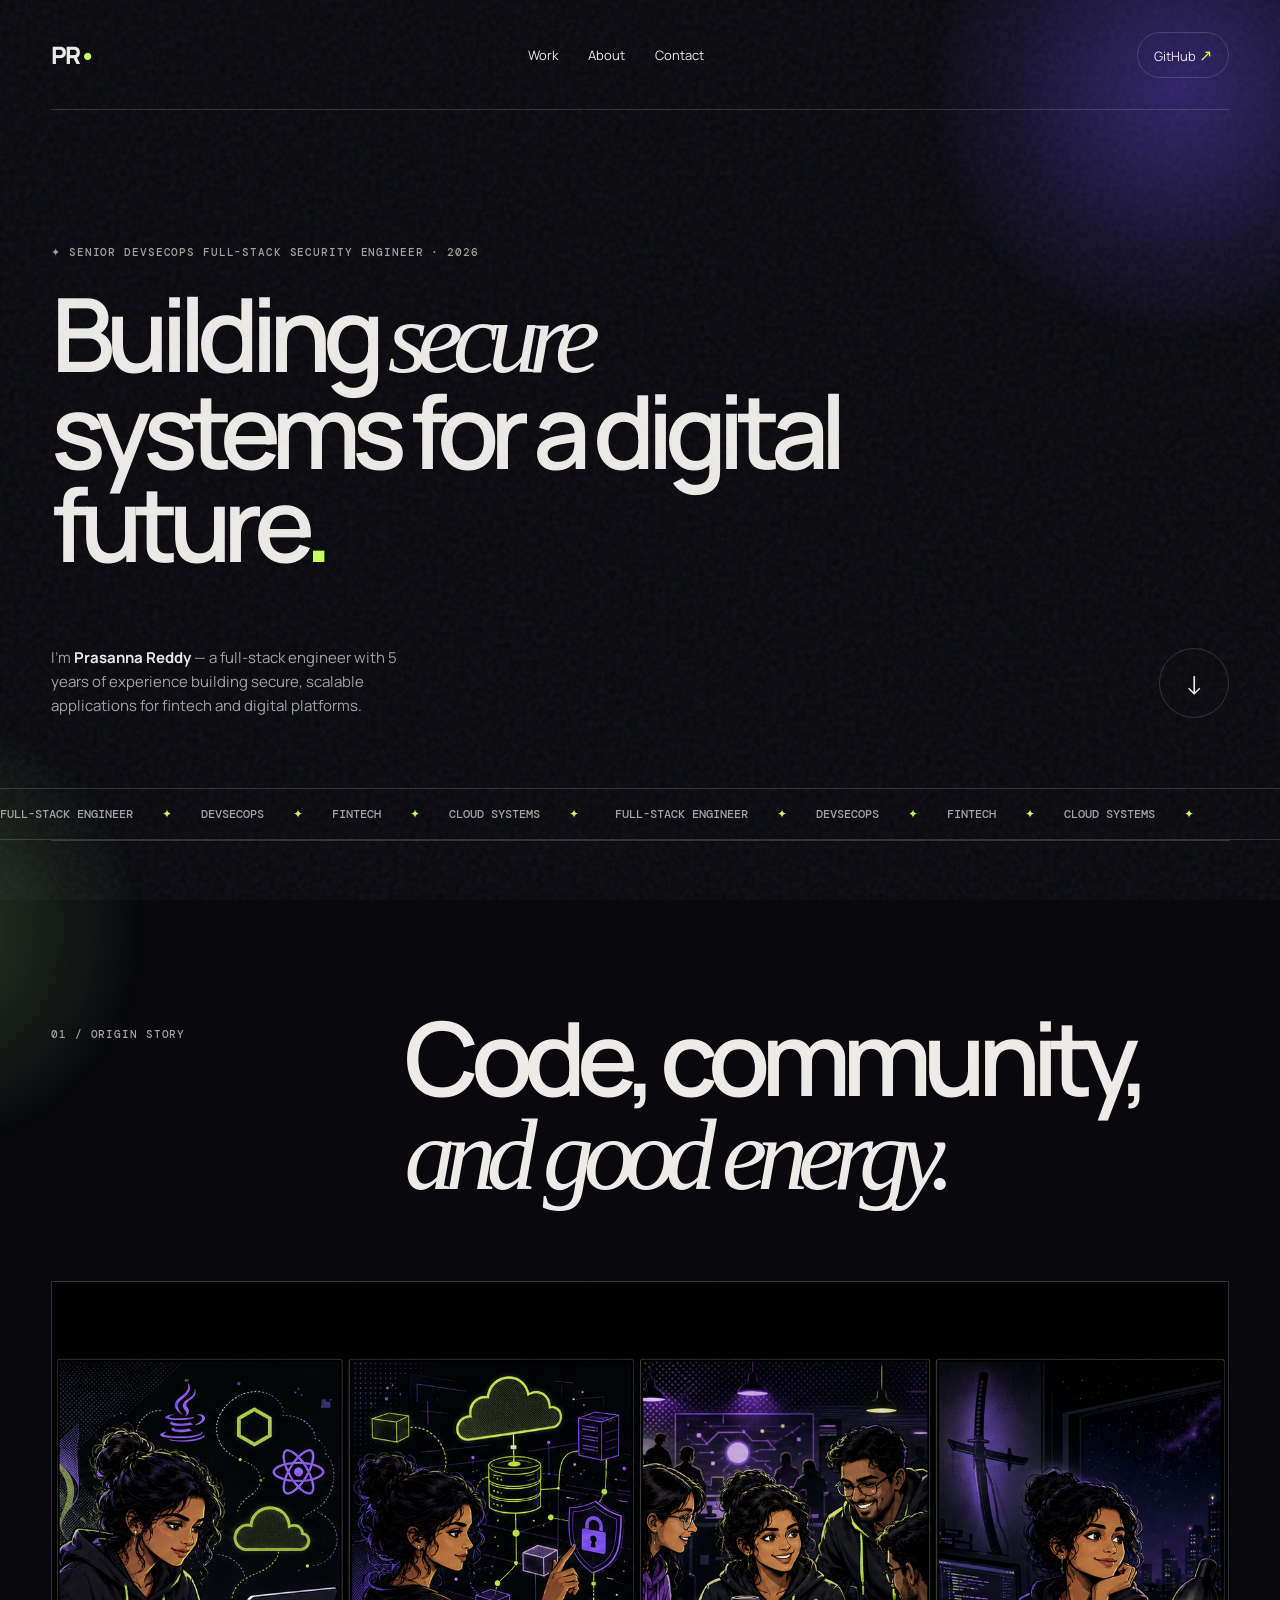
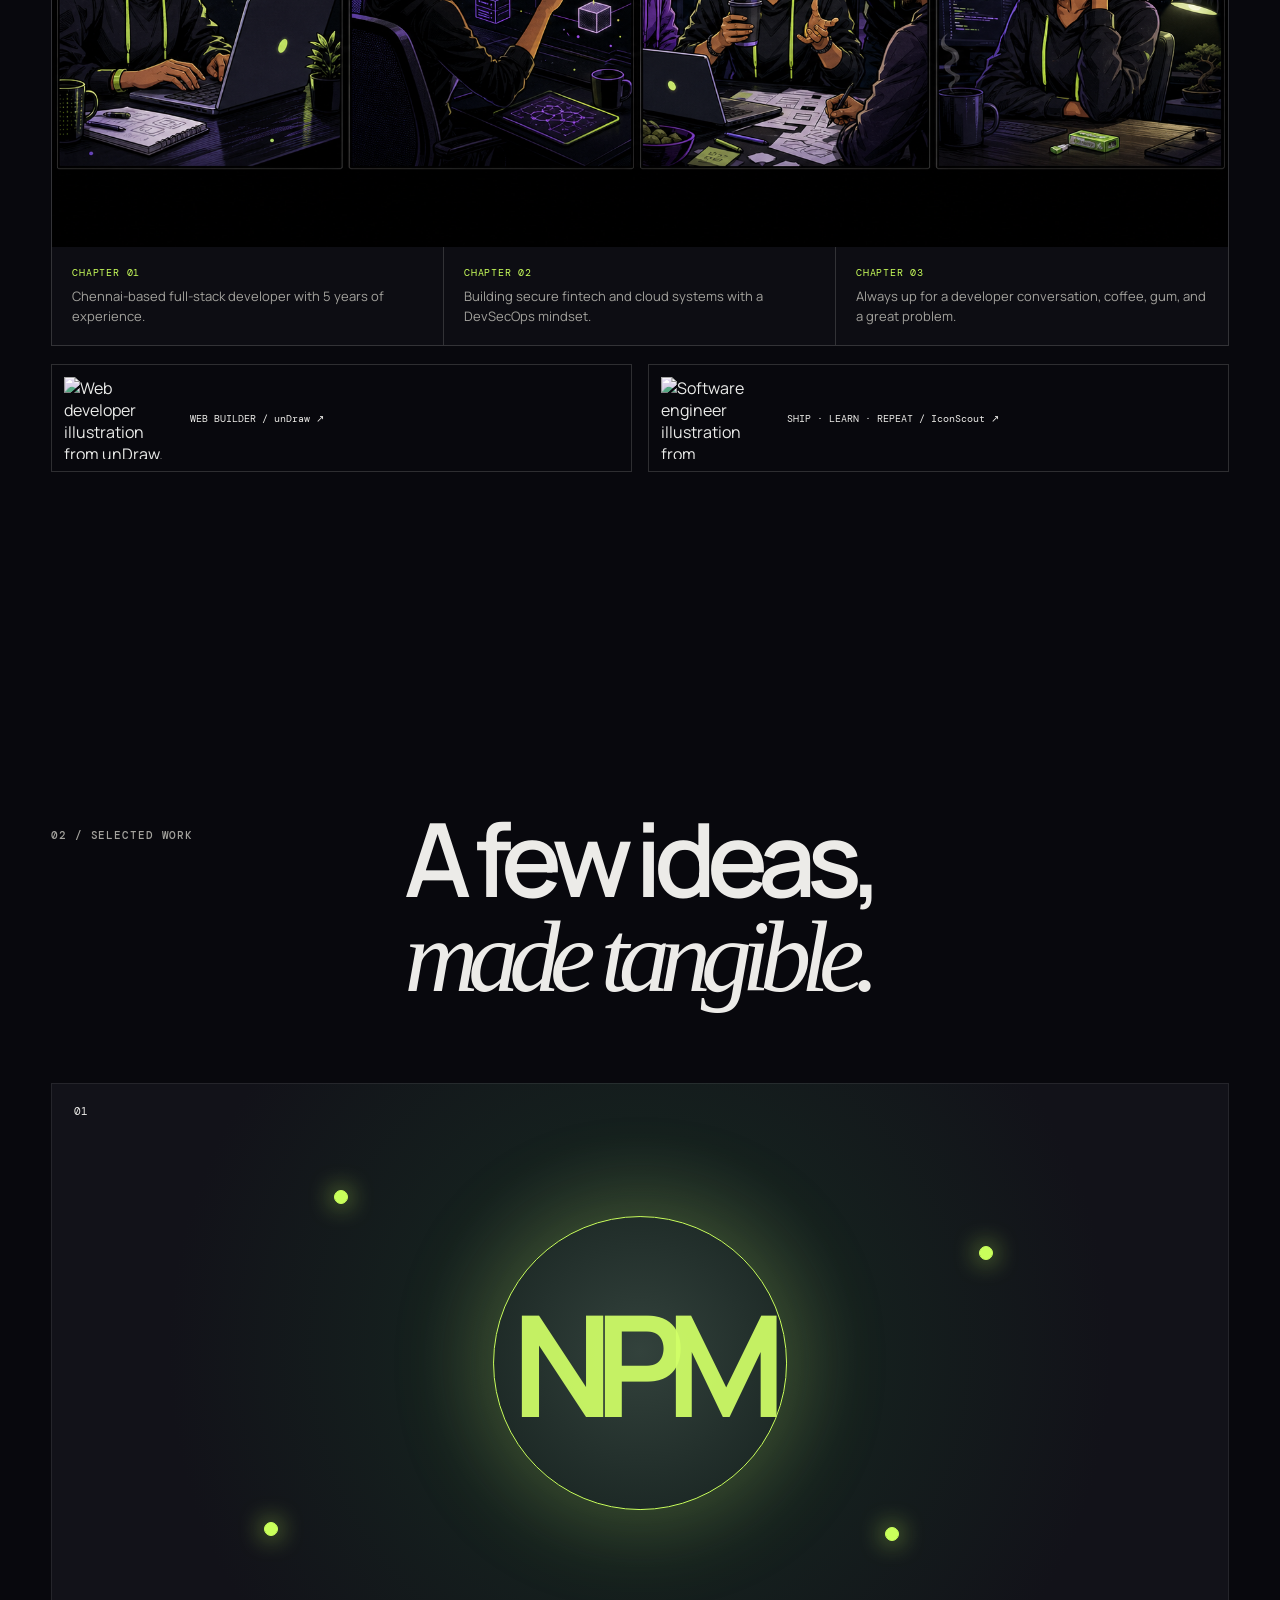
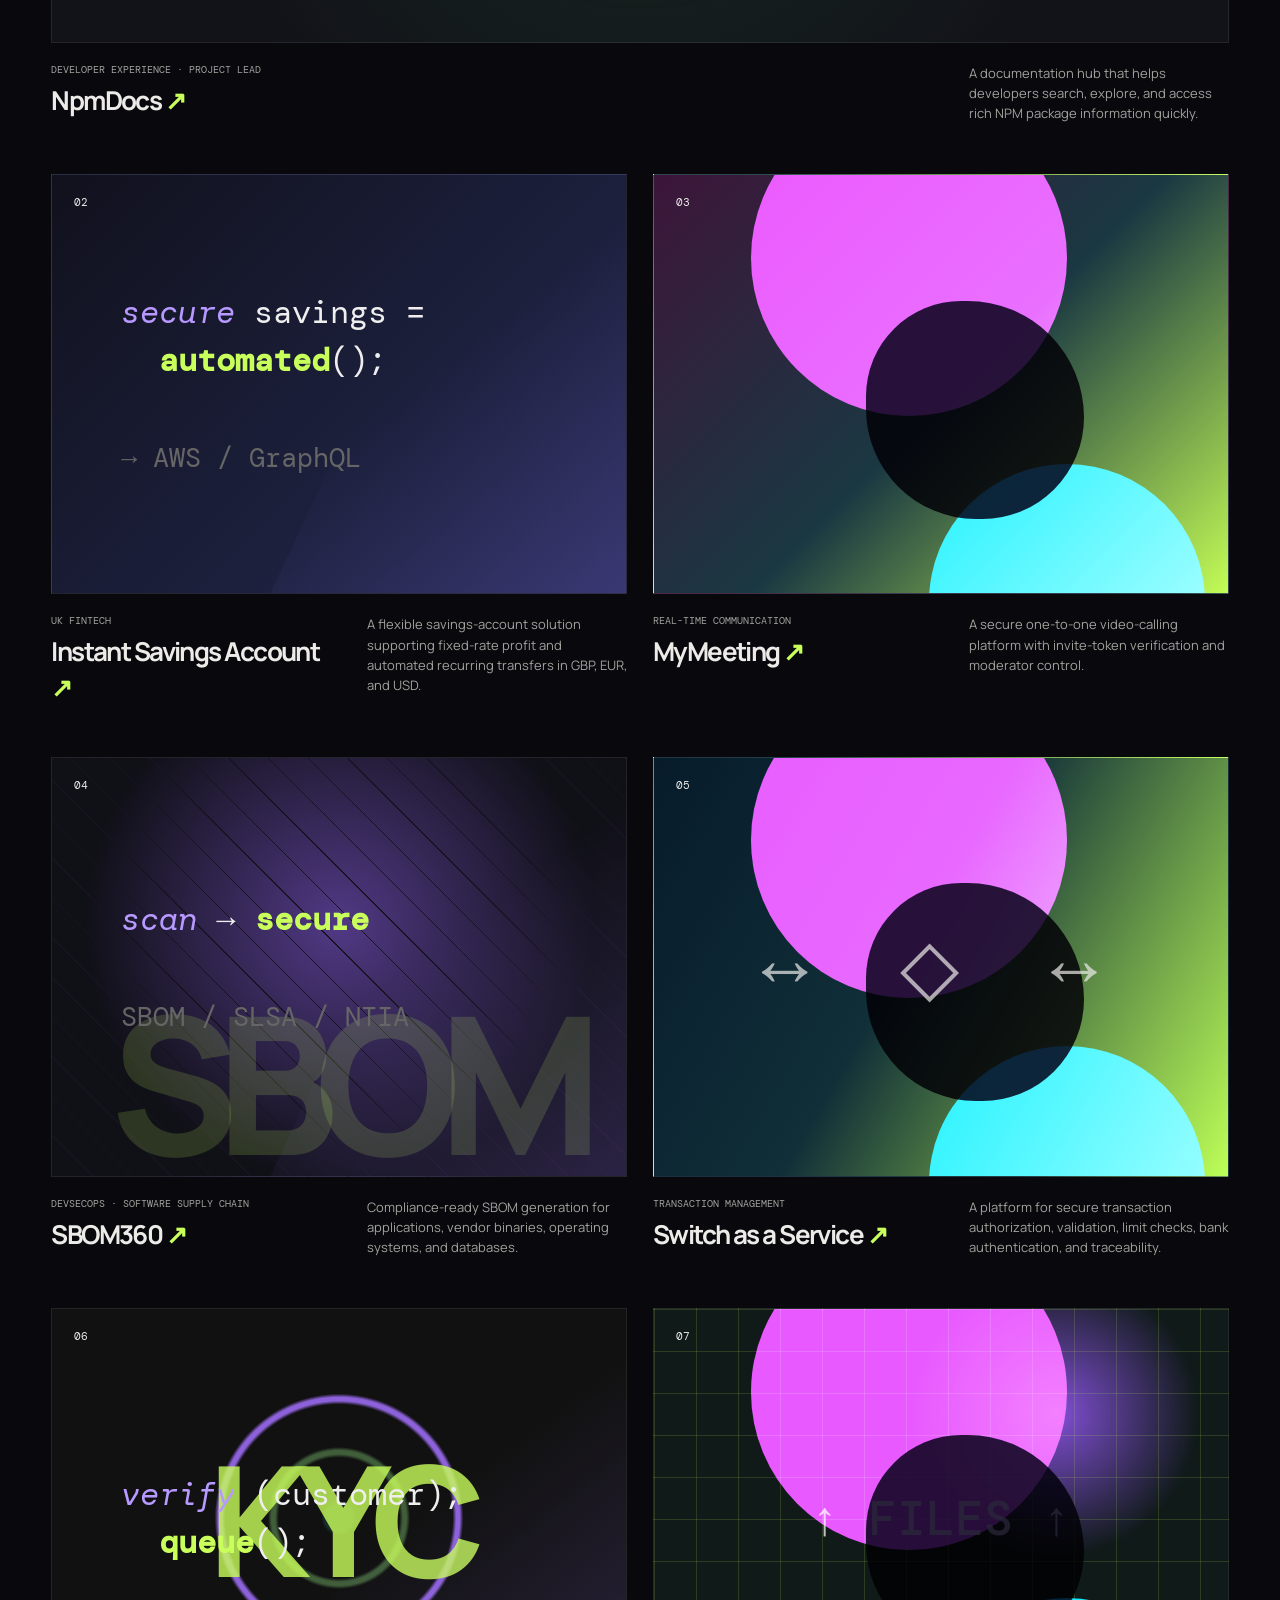
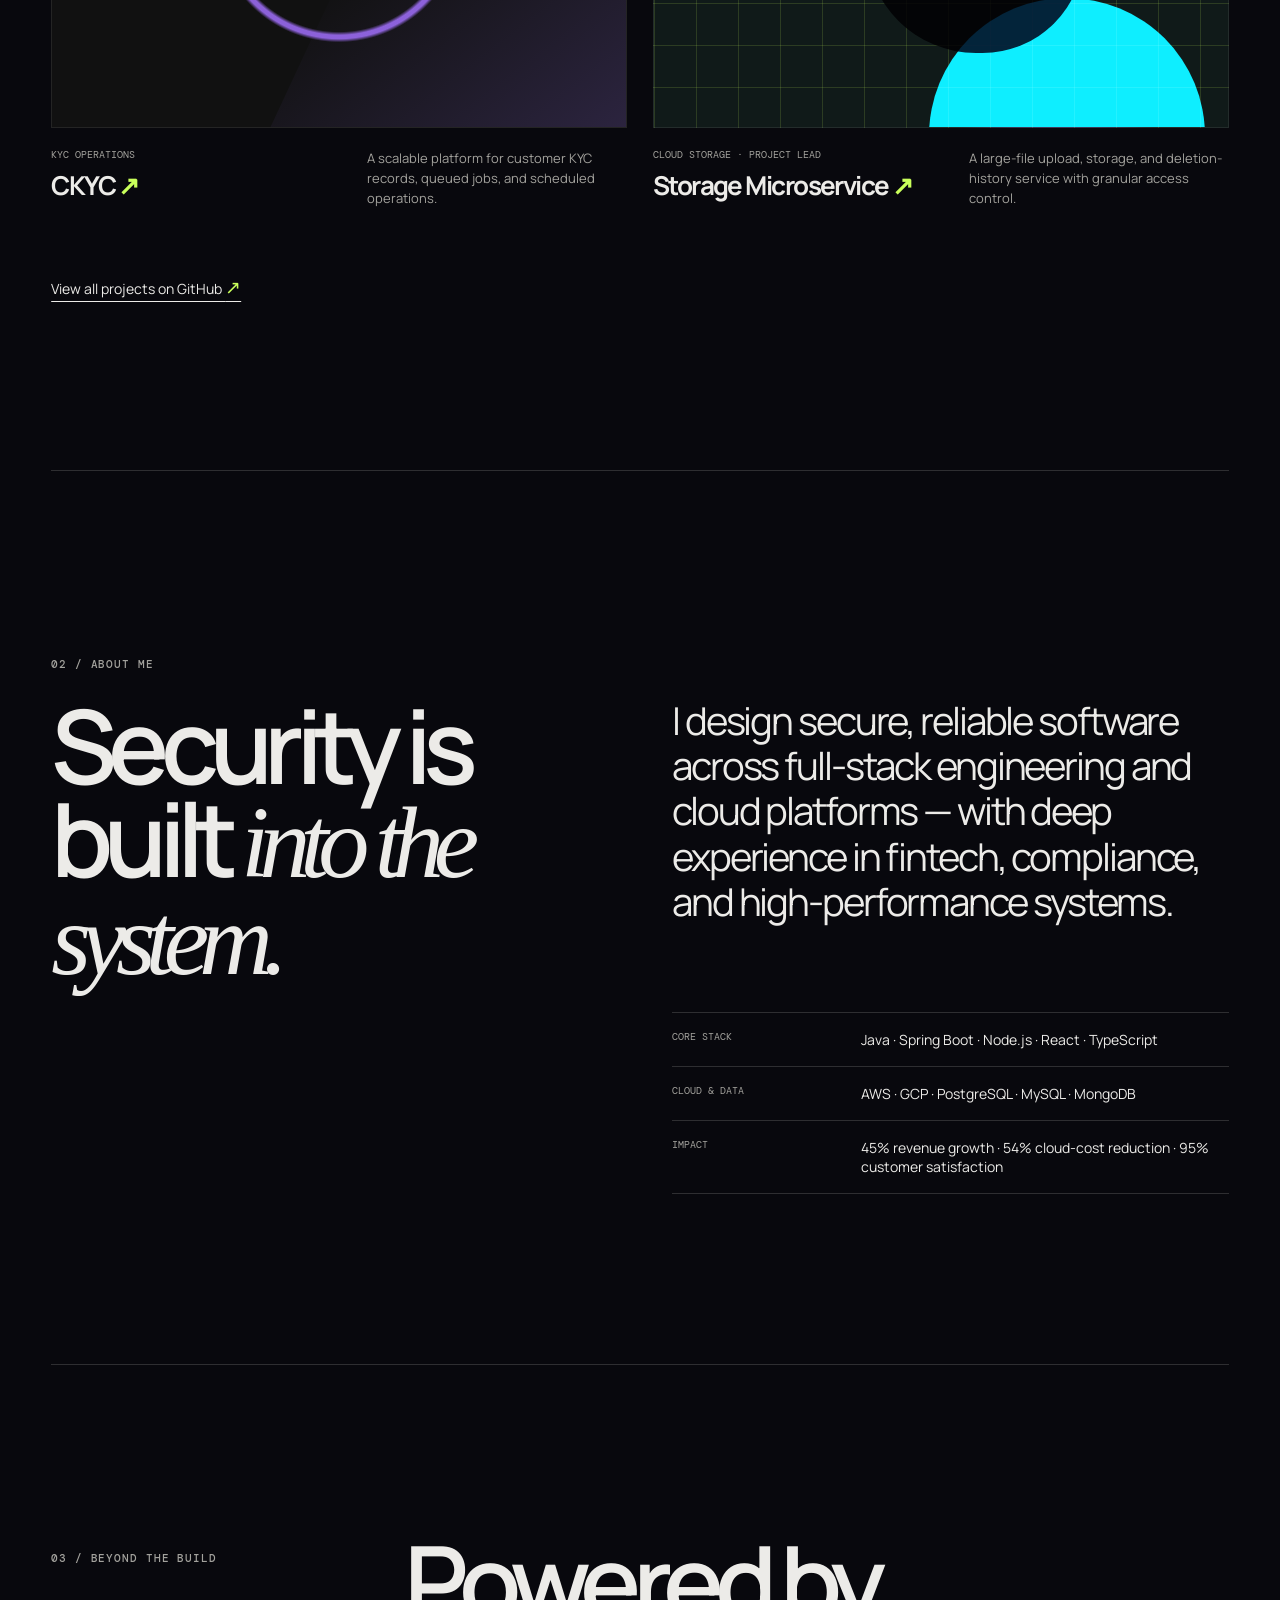
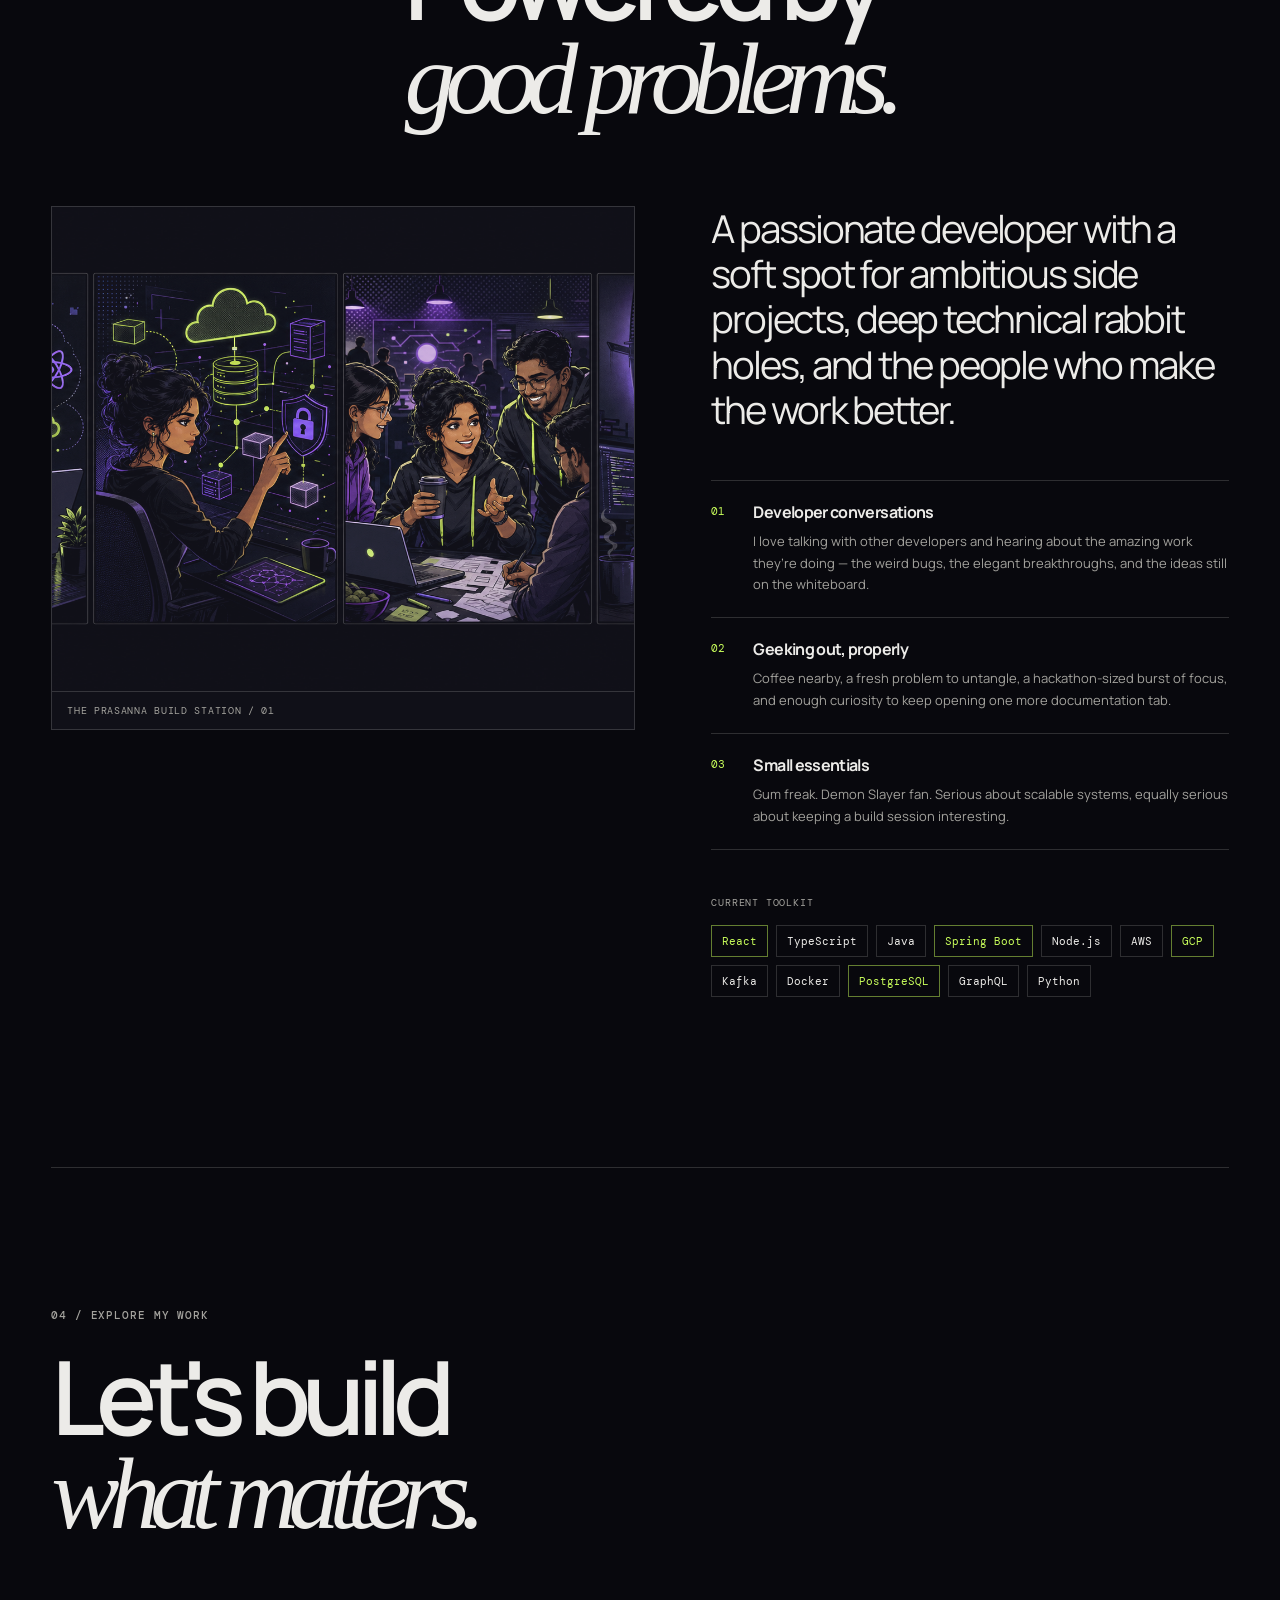
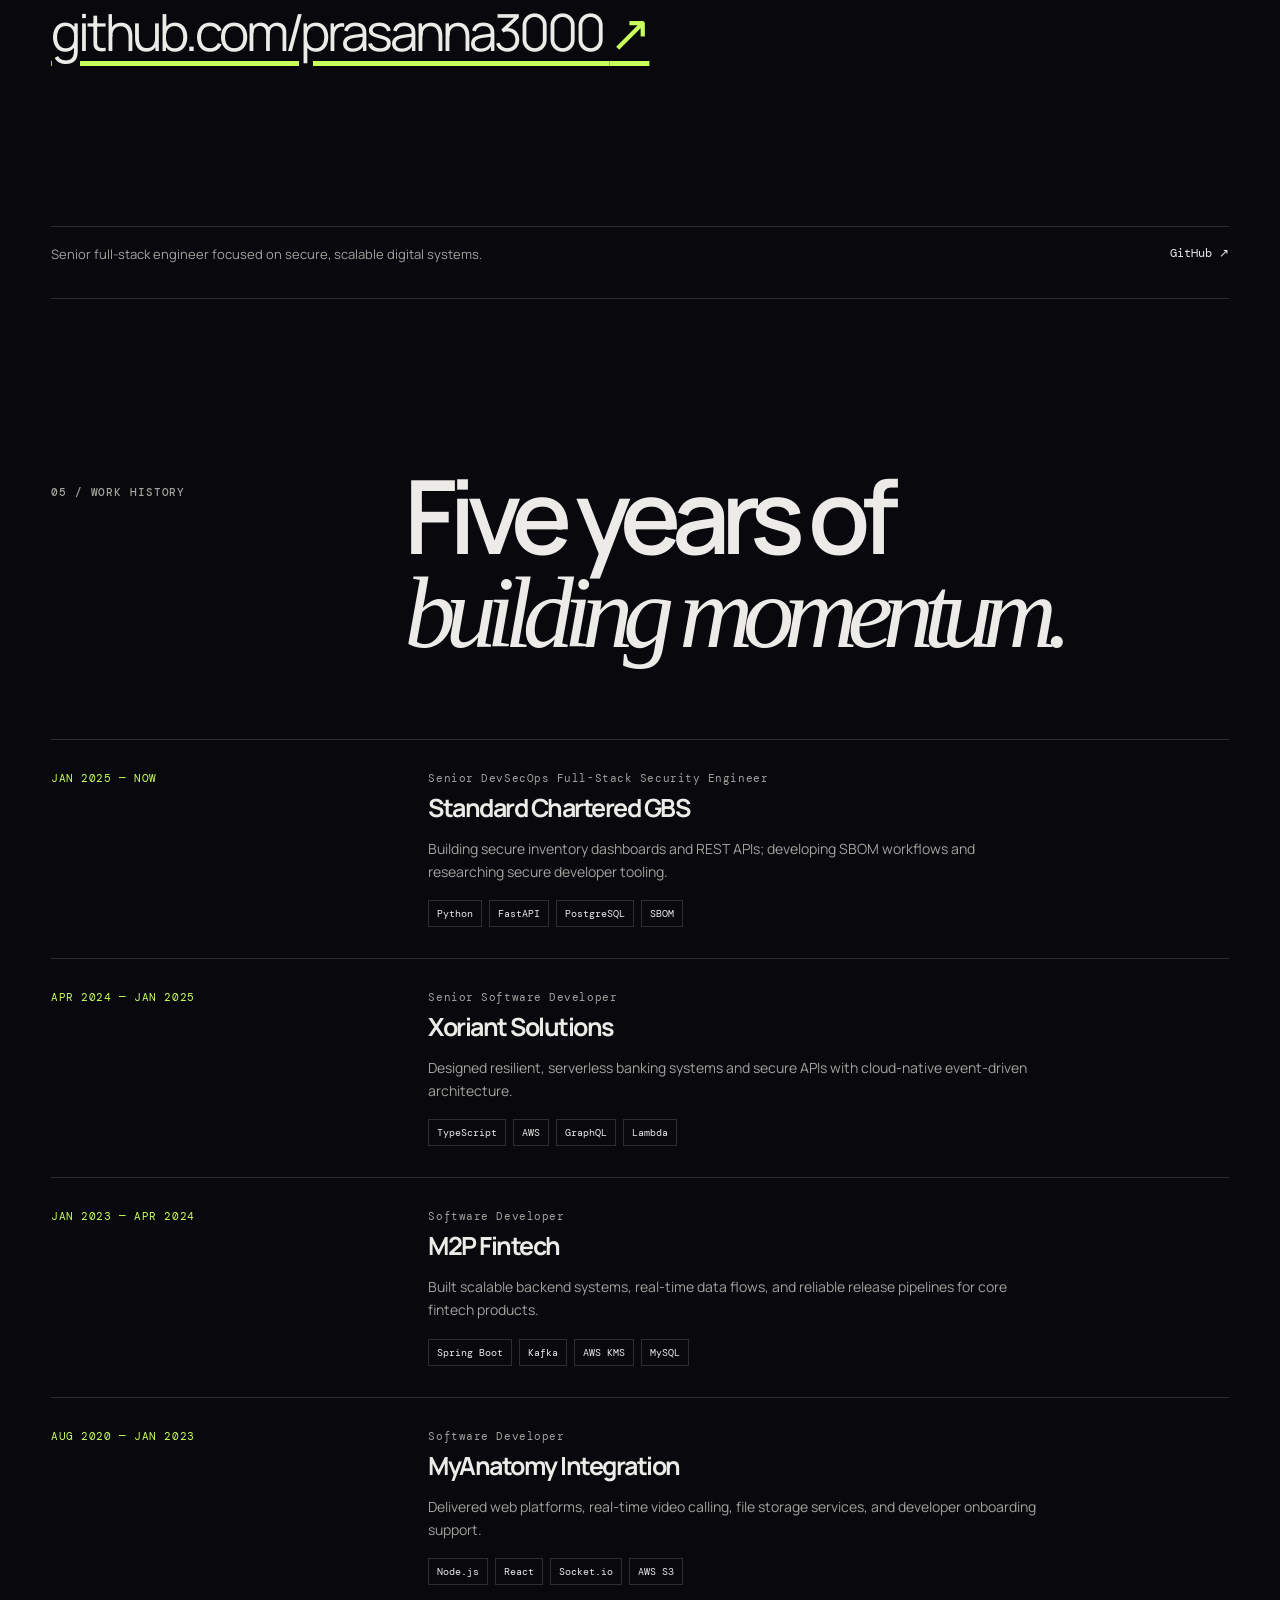
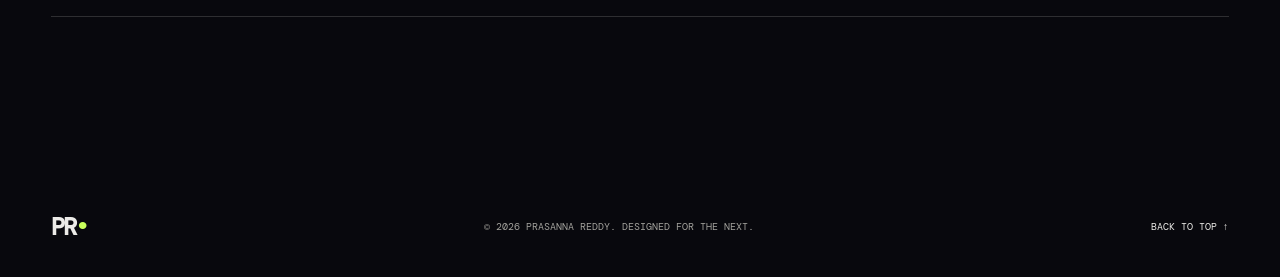
==== index.html @ 52d00415 "first commit" ====
<!doctype html>
<html lang="en">
  <head>
    <meta charset="UTF-8" />
    <meta name="viewport" content="width=device-width, initial-scale=1.0" />
    <meta name="description" content="Portfolio of Prasanna Reddy — Senior DevSecOps Full-Stack Security Engineer." />
    <meta name="theme-color" content="#08080d" />
    <title>Prasanna Reddy — Digital Portfolio</title>
    <link rel="preconnect" href="https://fonts.googleapis.com" />
    <link rel="preconnect" href="https://fonts.gstatic.com" crossorigin />
    <link href="https://fonts.googleapis.com/css2?family=DM+Mono:wght@400;500&family=Manrope:wght@400;500;600;700;800&display=swap" rel="stylesheet" />
    <link rel="stylesheet" href="styles.css" />
    <link rel="stylesheet" href="particles.css" />
    <link rel="stylesheet" href="neural.css" />
    <link rel="stylesheet" href="personal.css" />
    <link rel="stylesheet" href="comic.css" />
    <link rel="stylesheet" href="project-visuals.css" />
    <link rel="stylesheet" href="history.css" />
  </head>
  <body>
    <div id="particles-js" aria-hidden="true"></div>
    <div class="noise"></div>
    <div class="orb orb-one"></div><div class="orb orb-two"></div>
    <main>
      <nav class="nav"><a class="logo" href="#top">PR<span>•</span></a><div class="nav-links"><a href="#work">Work</a><a href="#about">About</a><a href="#contact">Contact</a></div><a class="nav-cta" href="https://github.com/prasanna3000" target="_blank" rel="noreferrer">GitHub <span>↗</span></a></nav>

      <section class="hero" id="top">
        <p class="eyebrow reveal">✦ SENIOR DEVSECOPS FULL-STACK SECURITY ENGINEER · 2026</p>
        <h1 class="reveal">Building <em>secure</em><br />systems for a digital<br />future<span class="dot">.</span></h1>
        <div class="hero-bottom reveal"><p>I'm <strong>Prasanna Reddy</strong> — a full-stack engineer with 5 years of experience building secure, scalable applications for fintech and digital platforms.</p><a class="round-link" href="#work" aria-label="Explore my work"><span>↓</span></a></div>
        <div class="marquee"><div>FULL-STACK ENGINEER <i>✦</i> DEVSECOPS <i>✦</i> FINTECH <i>✦</i> CLOUD SYSTEMS <i>✦</i>&nbsp; FULL-STACK ENGINEER <i>✦</i> DEVSECOPS <i>✦</i> FINTECH <i>✦</i> CLOUD SYSTEMS <i>✦</i></div></div>
      </section>

      <section class="comic-bio section" id="bio"><div class="section-heading"><p class="eyebrow">01 / ORIGIN STORY</p><h2>Code, community,<br /><em>and good energy.</em></h2></div><div class="comic-frame"><img src="assets/prasanna-bio-comic-v2.png" alt="Comic-book illustration of a woman developer coding, building secure systems, connecting with developers, and working late at night." /><div class="comic-chapters"><p><span>CHAPTER 01</span>Chennai-based full-stack developer with 5 years of experience.</p><p><span>CHAPTER 02</span>Building secure fintech and cloud systems with a DevSecOps mindset.</p><p><span>CHAPTER 03</span>Always up for a developer conversation, coffee, gum, and a great problem.</p></div></div><div class="web-illustrations"><a href="https://undraw.co/illustration/building-a-website_1wrp" target="_blank" rel="noreferrer"><img src="https://images.ctfassets.net/httuqftbm1yv/5VExncPEFf1WgMg9Hc2Rl2/3a1c9d00081d5bc75764f19aeff5d21d/undraw_web_developer_p3e5.png" alt="Web developer illustration from unDraw." /><span>WEB BUILDER / unDraw ↗</span></a><a href="https://iconscout.com/free-illustration/free-software-engineer-illustration_1731282" target="_blank" rel="noreferrer"><img src="https://cdni.iconscout.com/illustration/free/preview/free-software-engineer-illustration-svg-download-png-1731282.png?f=webp&amp;h=700" alt="Software engineer illustration from IconScout." /><span>SHIP · LEARN · REPEAT / IconScout ↗</span></a></div></section>

      <section class="work section" id="work"><div class="section-heading"><p class="eyebrow">02 / SELECTED WORK</p><h2>A few ideas,<br /><em>made tangible.</em></h2></div>
        <div class="project-grid">
          <a class="project project-large magnetic" href="https://github.com/prasanna3000" target="_blank" rel="noreferrer"><div class="project-visual neural"><span class="visual-label">01</span><div class="neural-core"></div><div class="node n1"></div><div class="node n2"></div><div class="node n3"></div><div class="node n4"></div><b>NPM</b></div><div class="project-info"><div><p class="project-type">DEVELOPER EXPERIENCE · PROJECT LEAD</p><h3>NpmDocs <span>↗</span></h3></div><p>A documentation hub that helps developers search, explore, and access rich NPM package information quickly.</p></div></a>
          <a class="project magnetic" href="https://github.com/prasanna3000" target="_blank" rel="noreferrer"><div class="project-visual terminal"><span class="visual-label">02</span><code><i>secure</i> savings =<br />&nbsp; <b>automated</b>();<br /><br /><small>→ AWS / GraphQL</small></code></div><div class="project-info"><div><p class="project-type">UK FINTECH</p><h3>Instant Savings Account <span>↗</span></h3></div><p>A flexible savings-account solution supporting fixed-rate profit and automated recurring transfers in GBP, EUR, and USD.</p></div></a>
          <a class="project magnetic" href="https://github.com/prasanna3000" target="_blank" rel="noreferrer"><div class="project-visual gradient"><span class="visual-label">03</span><div class="shape s1"></div><div class="shape s2"></div><div class="shape s3"></div></div><div class="project-info"><div><p class="project-type">REAL-TIME COMMUNICATION</p><h3>MyMeeting <span>↗</span></h3></div><p>A secure one-to-one video-calling platform with invite-token verification and moderator control.</p></div></a>
          <a class="project magnetic" href="https://github.com/prasanna3000" target="_blank" rel="noreferrer"><div class="project-visual terminal"><span class="visual-label">04</span><code><i>scan</i> → <b>secure</b><br /><br /><small>SBOM / SLSA / NTIA</small></code></div><div class="project-info"><div><p class="project-type">DEVSECOPS · SOFTWARE SUPPLY CHAIN</p><h3>SBOM360 <span>↗</span></h3></div><p>Compliance-ready SBOM generation for applications, vendor binaries, operating systems, and databases.</p></div></a>
          <a class="project magnetic" href="https://github.com/prasanna3000" target="_blank" rel="noreferrer"><div class="project-visual gradient"><span class="visual-label">05</span><div class="shape s1"></div><div class="shape s2"></div><div class="shape s3"></div></div><div class="project-info"><div><p class="project-type">TRANSACTION MANAGEMENT</p><h3>Switch as a Service <span>↗</span></h3></div><p>A platform for secure transaction authorization, validation, limit checks, bank authentication, and traceability.</p></div></a>
          <a class="project magnetic" href="https://github.com/prasanna3000" target="_blank" rel="noreferrer"><div class="project-visual terminal"><span class="visual-label">06</span><code><i>verify</i> (customer);<br />&nbsp; <b>queue</b>();</code></div><div class="project-info"><div><p class="project-type">KYC OPERATIONS</p><h3>CKYC <span>↗</span></h3></div><p>A scalable platform for customer KYC records, queued jobs, and scheduled operations.</p></div></a>
          <a class="project magnetic" href="https://github.com/prasanna3000" target="_blank" rel="noreferrer"><div class="project-visual gradient"><span class="visual-label">07</span><div class="shape s1"></div><div class="shape s2"></div><div class="shape s3"></div></div><div class="project-info"><div><p class="project-type">CLOUD STORAGE · PROJECT LEAD</p><h3>Storage Microservice <span>↗</span></h3></div><p>A large-file upload, storage, and deletion-history service with granular access control.</p></div></a>
        </div><a class="text-link" href="https://github.com/prasanna3000" target="_blank" rel="noreferrer">View all projects on GitHub <span>↗</span></a>
      </section>

      <section class="about section" id="about"><div class="section-heading"><p class="eyebrow">02 / ABOUT ME</p><h2>Security is<br />built <em>into the system.</em></h2></div><div class="about-copy"><p class="big-copy">I design secure, reliable software across full-stack engineering and cloud platforms — with deep experience in fintech, compliance, and high-performance systems.</p><div class="facts"><div><span>CORE STACK</span><p>Java · Spring Boot · Node.js · React · TypeScript</p></div><div><span>CLOUD & DATA</span><p>AWS · GCP · PostgreSQL · MySQL · MongoDB</p></div><div><span>IMPACT</span><p>45% revenue growth · 54% cloud-cost reduction · 95% customer satisfaction</p></div></div></div></section>

      <section class="personal section" id="beyond-code"><div class="section-heading"><p class="eyebrow">03 / BEYOND THE BUILD</p><h2>Powered by<br /><em>good problems.</em></h2></div><div class="personal-layout"><div class="desk-art"><img src="assets/developer-desk.png" alt="A futuristic developer desk with a laptop, coffee, cloud infrastructure, hackathon badge, chewing gum, and a sword detail." /><span class="art-caption">THE PRASANNA BUILD STATION / 01</span></div><div class="personal-copy"><p class="big-copy">A passionate developer with a soft spot for ambitious side projects, deep technical rabbit holes, and the people who make the work better.</p><div class="personality-notes"><article><span>01</span><h3>Developer conversations</h3><p>I love talking with other developers and hearing about the amazing work they’re doing — the weird bugs, the elegant breakthroughs, and the ideas still on the whiteboard.</p></article><article><span>02</span><h3>Geeking out, properly</h3><p>Coffee nearby, a fresh problem to untangle, a hackathon-sized burst of focus, and enough curiosity to keep opening one more documentation tab.</p></article><article><span>03</span><h3>Small essentials</h3><p>Gum freak. Demon Slayer fan. Serious about scalable systems, equally serious about keeping a build session interesting.</p></article></div><div class="stack-label">CURRENT TOOLKIT</div><div class="stack-cloud"><span>React</span><span>TypeScript</span><span>Java</span><span>Spring Boot</span><span>Node.js</span><span>AWS</span><span>GCP</span><span>Kafka</span><span>Docker</span><span>PostgreSQL</span><span>GraphQL</span><span>Python</span></div></div></div></section>

      <section class="contact" id="contact"><p class="eyebrow">04 / EXPLORE MY WORK</p><h2>Let's build<br /><em>what matters.</em></h2><a class="email" href="https://github.com/prasanna3000" target="_blank" rel="noreferrer">github.com/prasanna3000 <span>↗</span></a><div class="contact-bottom"><p>Senior full-stack engineer focused on secure, scalable digital systems.</p><div><a href="https://github.com/prasanna3000" target="_blank" rel="noreferrer">GitHub ↗</a></div></div></section>
      <section class="history section" id="history"><div class="section-heading"><p class="eyebrow">05 / WORK HISTORY</p><h2>Five years of<br /><em>building momentum.</em></h2></div><div class="history-list"><article><div class="history-date">JAN 2025 — NOW</div><div><p class="history-role">Senior DevSecOps Full-Stack Security Engineer</p><h3>Standard Chartered GBS</h3><p>Building secure inventory dashboards and REST APIs; developing SBOM workflows and researching secure developer tooling.</p><div class="history-tags"><span>Python</span><span>FastAPI</span><span>PostgreSQL</span><span>SBOM</span></div></div></article><article><div class="history-date">APR 2024 — JAN 2025</div><div><p class="history-role">Senior Software Developer</p><h3>Xoriant Solutions</h3><p>Designed resilient, serverless banking systems and secure APIs with cloud-native event-driven architecture.</p><div class="history-tags"><span>TypeScript</span><span>AWS</span><span>GraphQL</span><span>Lambda</span></div></div></article><article><div class="history-date">JAN 2023 — APR 2024</div><div><p class="history-role">Software Developer</p><h3>M2P Fintech</h3><p>Built scalable backend systems, real-time data flows, and reliable release pipelines for core fintech products.</p><div class="history-tags"><span>Spring Boot</span><span>Kafka</span><span>AWS KMS</span><span>MySQL</span></div></div></article><article><div class="history-date">AUG 2020 — JAN 2023</div><div><p class="history-role">Software Developer</p><h3>MyAnatomy Integration</h3><p>Delivered web platforms, real-time video calling, file storage services, and developer onboarding support.</p><div class="history-tags"><span>Node.js</span><span>React</span><span>Socket.io</span><span>AWS S3</span></div></div></article></div></section>
      <footer><a class="logo" href="#top">PR<span>•</span></a><p>© <span id="year"></span> PRASANNA REDDY. DESIGNED FOR THE NEXT.</p><a href="#top">BACK TO TOP ↑</a></footer>
    </main>
    <script src="https://cdn.jsdelivr.net/particles.js/2.0.0/particles.min.js"></script>
    <script src="script.js"></script>
  </body>
</html>
---- styles.css ----
:root{--ink:#ecebe8;--muted:#a3a29d;--base:#08080d;--line:rgba(236,235,232,.17);--lime:#c9ff5b;--purple:#9a72ff}*{box-sizing:border-box}html{scroll-behavior:smooth}body{margin:0;background:var(--base);color:var(--ink);font-family:Manrope,Arial,sans-serif;overflow-x:hidden}#particles-js{position:fixed;inset:0;z-index:0;pointer-events:none;opacity:.55}.noise{opacity:.075;pointer-events:none;position:fixed;inset:0;z-index:3;background-image:url("data:image/svg+xml,%3Csvg viewBox='0 0 180 180' xmlns='http://www.w3.org/2000/svg'%3E%3Cfilter id='n'%3E%3CfeTurbulence type='fractalNoise' baseFrequency='.9' numOctaves='4' stitchTiles='stitch'/%3E%3C/filter%3E%3Crect width='100%25' height='100%25' filter='url(%23n)' opacity='.9'/%3E%3C/svg%3E")}.orb{position:absolute;border-radius:50%;filter:blur(1px);opacity:.45;pointer-events:none;z-index:0}.orb-one{width:42vw;height:42vw;background:radial-gradient(circle,#5f44d9 0,transparent 67%);top:-14vw;right:-13vw}.orb-two{width:38vw;height:38vw;background:radial-gradient(circle,#58794b 0,transparent 65%);top:43rem;left:-25vw}main{position:relative;z-index:1;max-width:1480px;margin:auto;padding:0 4vw}.nav{height:110px;display:flex;align-items:center;justify-content:space-between;border-bottom:1px solid var(--line);position:relative;z-index:2}.logo{color:var(--ink);font-size:24px;font-weight:800;letter-spacing:-2px;text-decoration:none}.logo span,.dot{color:var(--lime)}.nav-links{display:flex;gap:30px}.nav a,.contact a,footer a{color:var(--ink);text-decoration:none}.nav-links a{font-size:13px}.nav-cta{font-size:13px;border:1px solid var(--line);border-radius:50px;padding:11px 16px}.nav-cta span{color:var(--lime);font-size:16px}.hero{padding:15vh 0 0}.eyebrow{font:500 11px 'DM Mono',monospace;letter-spacing:.08em;color:var(--muted);margin:0 0 28px}.hero h1,.section h2,.contact h2{font-size:clamp(3.4rem,8vw,8.4rem);letter-spacing:-.085em;line-height:.91;margin:0;font-weight:600}.hero h1 em,.section h2 em,.contact h2 em{font-family:Georgia,serif;font-weight:400;letter-spacing:-.1em}.hero-bottom{display:flex;justify-content:space-between;align-items:end;margin:75px 0 70px}.hero-bottom p{max-width:370px;font-size:15px;line-height:1.6;color:var(--muted);margin:0}.hero-bottom strong{color:var(--ink)}.round-link{display:grid;place-items:center;width:70px;height:70px;border:1px solid var(--line);border-radius:50%;color:var(--ink);text-decoration:none;font-size:26px;transition:.3s}.round-link:hover{background:var(--lime);color:#111;transform:rotate(-25deg)}.marquee{border-top:1px solid var(--line);border-bottom:1px solid var(--line);overflow:hidden;margin:0 -4vw;padding:17px 0;white-space:nowrap;font:500 12px 'DM Mono',monospace;color:var(--muted)}.marquee div{animation:move 24s linear infinite}.marquee i{color:var(--lime);font-style:normal;margin:0 22px}@keyframes move{to{transform:translateX(-50%)}}.section{padding:170px 0}.section-heading{display:grid;grid-template-columns:30% 1fr;margin-bottom:80px}.section-heading .eyebrow{padding-top:16px}.project-grid{display:grid;grid-template-columns:1fr 1fr;gap:4vw 2vw}.project{color:var(--ink);text-decoration:none;display:block}.project-large{grid-column:span 2}.project-visual{height:420px;position:relative;overflow:hidden;background:#15151d;border:1px solid rgba(255,255,255,.08)}.project-large .project-visual{height:560px}.visual-label{position:absolute;top:20px;left:22px;z-index:2;font:11px 'DM Mono',monospace;color:var(--ink)}.neural{background:radial-gradient(circle at 50% 48%,#33423c,#15201e 33%,#121219 72%)}.neural b{position:absolute;top:50%;left:50%;translate:-50% -50%;font:700 clamp(80px,18vw,230px) Manrope;color:rgba(209,255,103,.93);letter-spacing:-.13em}.neural-core,.node{position:absolute;border:1px solid var(--lime);border-radius:50%;animation:pulse 3s infinite}.neural-core{width:25%;aspect-ratio:1;top:38%;left:38%;box-shadow:0 0 100px #b3ed4444}.node{width:14px;height:14px;background:var(--lime);box-shadow:0 0 24px var(--lime)}.n1{top:19%;left:24%}.n2{top:29%;right:20%;animation-delay:.4s}.n3{bottom:19%;left:18%;animation-delay:1s}.n4{bottom:18%;right:28%;animation-delay:.7s}@keyframes pulse{scale:.7;opacity:.3}50%{scale:1.2;opacity:1}.terminal{background:#111119;padding:80px 12%;display:flex;align-items:center}.terminal:after{content:'';position:absolute;width:65%;height:100%;top:0;right:-20%;background:linear-gradient(130deg,transparent 30%,#9a72ff33);transform:skewX(-25deg)}code{position:relative;z-index:1;font:clamp(18px,2.5vw,32px) 'DM Mono',monospace;line-height:1.5;color:#eee}code i{color:#b799ff}code b{color:var(--lime)}code small{color:#666}.gradient{background:linear-gradient(135deg,#5d32a2,#193743 45%,#c3fc55);isolation:isolate}.shape{position:absolute;border-radius:50%;mix-blend-mode:hard-light}.s1{background:#f3a3ff;width:55%;aspect-ratio:1;top:-18%;left:17%}.s2{background:#69f6ff;width:48%;aspect-ratio:1;bottom:-35%;right:4%}.s3{background:#15131d;width:38%;aspect-ratio:1;top:30%;left:37%;border-radius:45% 55% 48% 52%}.project-info{display:flex;justify-content:space-between;gap:30px;padding-top:20px}.project-info h3{font-size:26px;letter-spacing:-.06em;margin:6px 0 0}.project-info h3 span{color:var(--lime)}.project-type{font:10px 'DM Mono',monospace;color:var(--muted);margin:0}.project-info>p{font-size:13px;color:var(--muted);line-height:1.55;max-width:260px;margin:0}.text-link{display:inline-block;margin-top:65px;color:var(--ink);font-size:14px;text-underline-offset:7px}.text-link span{color:var(--lime);font-size:19px}.about{border-top:1px solid var(--line);display:grid;grid-template-columns:1fr 1fr;gap:5vw}.about .section-heading{display:block}.about-copy{padding-top:57px}.big-copy{font-size:clamp(23px,3vw,40px);letter-spacing:-.055em;line-height:1.18;margin:0 0 88px}.facts{border-top:1px solid var(--line)}.facts div{display:grid;grid-template-columns:34% 1fr;padding:17px 0;border-bottom:1px solid var(--line)}.facts span{font:10px 'DM Mono',monospace;color:var(--muted)}.facts p{margin:0;font-size:14px}.contact{padding:140px 0 35px;border-top:1px solid var(--line)}.contact h2{margin-bottom:55px}.email{font-size:clamp(22px,4vw,55px);letter-spacing:-.06em;text-decoration:underline!important;text-decoration-color:var(--lime)!important;text-underline-offset:10px}.email span{color:var(--lime)}.contact-bottom{margin-top:160px;padding-top:18px;border-top:1px solid var(--line);display:flex;justify-content:space-between;color:var(--muted);font-size:13px}.contact-bottom p{margin:0}.contact-bottom div{display:flex;gap:25px}.contact-bottom a{font:12px 'DM Mono',monospace}footer{padding:24px 0 35px;display:flex;justify-content:space-between;align-items:center;font:10px 'DM Mono',monospace;color:var(--muted)}footer p{margin:0}footer>a:last-child{font-size:10px}@media(max-width:700px){main{padding:0 6vw}.nav{height:82px}.nav-links{display:none}.nav-cta{font-size:11px;padding:9px 12px}.hero{padding-top:14vh}.hero h1,.section h2,.contact h2{font-size:clamp(3.3rem,14vw,5rem)}.hero-bottom{margin:50px 0}.hero-bottom p{font-size:13px;width:75%}.round-link{width:48px;height:48px;font-size:20px}.section{padding:100px 0}.section-heading{display:block;margin-bottom:48px}.section-heading .eyebrow{padding:0}.project-grid{grid-template-columns:1fr;gap:50px}.project-large{grid-column:auto}.project-visual,.project-large .project-visual{height:270px}.project-info h3{font-size:23px}.project-info{display:block}.project-info>p{margin-top:13px}.about{display:block}.about-copy{padding-top:0}.big-copy{margin-bottom:55px}.contact{padding-top:100px}.contact-bottom{margin-top:100px;display:block}.contact-bottom div{margin-top:20px}.email{font-size:20px}.contact h2{margin-bottom:35px}footer{display:grid;gap:17px}footer p{font-size:9px}.marquee{margin:0 -6vw}.neural b{font-size:110px}}@media(prefers-reduced-motion:reduce){#particles-js{display:none}}
---- particles.css ----
/* Boosted particle treatment — layered behind all portfolio content. */
#particles-js { opacity: .84; }
---- neural.css ----
/* Keep the AI mark and its orbital ring on one shared centre point. */
.neural-core {
  top: 50%;
  left: 50%;
  translate: none;
  transform: translate(-50%, -50%);
}

.neural b {
  top: 50%;
  left: 50%;
  translate: none;
  transform: translate(-50%, -50%);
  font-size: clamp(52px, 11vw, 150px);
}
---- personal.css ----
.personal { border-top: 1px solid var(--line); }
.personal-layout { display: grid; grid-template-columns: 1.06fr .94fr; gap: clamp(36px, 6vw, 100px); align-items: start; }
.desk-art { position: sticky; top: 24px; background: #101018; border: 1px solid var(--line); overflow: hidden; }
.desk-art img { width: 100%; display: block; aspect-ratio: 1.2 / 1; object-fit: cover; mix-blend-mode: screen; }
.art-caption { display: block; padding: 12px 15px; border-top: 1px solid var(--line); color: var(--muted); font: 10px 'DM Mono', monospace; letter-spacing: .07em; }
.personal-copy .big-copy { margin-top: 0; margin-bottom: 48px; }
.personality-notes { border-top: 1px solid var(--line); }
.personality-notes article { position: relative; padding: 20px 0 22px 42px; border-bottom: 1px solid var(--line); }
.personality-notes article > span { position: absolute; left: 0; top: 23px; color: var(--lime); font: 11px 'DM Mono', monospace; }
.personality-notes h3 { margin: 0 0 8px; font-size: 16px; letter-spacing: -.04em; }
.personality-notes p { margin: 0; color: var(--muted); font-size: 13px; line-height: 1.65; }
.stack-label { margin: 46px 0 16px; color: var(--muted); font: 10px 'DM Mono', monospace; letter-spacing: .08em; }
.stack-cloud { display: flex; flex-wrap: wrap; gap: 8px; }
.stack-cloud span { padding: 8px 10px; border: 1px solid var(--line); color: var(--ink); font: 11px 'DM Mono', monospace; }
.stack-cloud span:nth-child(3n + 1) { border-color: rgba(201, 255, 91, .48); color: var(--lime); }
@media (max-width: 800px) { .personal-layout { grid-template-columns: 1fr; } .desk-art { position: relative; top: auto; } }
---- comic.css ----
.comic-bio { border-top: 1px solid var(--line); }
.comic-frame { border: 1px solid var(--line); background: #0d0d13; }
.comic-frame > img { display: block; width: 100%; aspect-ratio: 2.08 / 1; object-fit: cover; }
.comic-chapters { display: grid; grid-template-columns: repeat(3, 1fr); }
.comic-chapters p { margin: 0; padding: 19px 20px; color: var(--muted); border-right: 1px solid var(--line); font-size: 13px; line-height: 1.55; }
.comic-chapters p:last-child { border-right: 0; }
.comic-chapters span { display: block; margin-bottom: 7px; color: var(--lime); font: 10px 'DM Mono', monospace; letter-spacing: .08em; }
.web-illustrations { display: grid; grid-template-columns: repeat(2, 1fr); gap: 16px; margin-top: 18px; }
.web-illustrations a { display: grid; grid-template-columns: 110px 1fr; align-items: center; gap: 16px; padding: 12px; border: 1px solid var(--line); color: var(--ink); text-decoration: none; transition: border-color .2s, transform .2s; }
.web-illustrations a:hover { border-color: var(--lime); transform: translateY(-3px); }
.web-illustrations img { width: 110px; height: 82px; object-fit: contain; filter: grayscale(.2) hue-rotate(42deg) saturate(.75); }
.web-illustrations span { font: 10px 'DM Mono', monospace; line-height: 1.5; }
@media (max-width: 700px) { .comic-chapters, .web-illustrations { grid-template-columns: 1fr; } .comic-chapters p { border-right: 0; border-bottom: 1px solid var(--line); } .comic-chapters p:last-child { border-bottom: 0; } }

/* Keep every illustrated developer depiction consistent with Prasanna's story. */
.personal .desk-art img { content: url("assets/prasanna-bio-comic-v2.png"); }
---- project-visuals.css ----
/* Seven projects, seven visual signatures. */
.project-grid .project:nth-child(1) .project-visual { background: radial-gradient(circle at 50% 48%, #33423c, #15201e 33%, #121219 72%); }
.project-grid .project:nth-child(2) .project-visual { background: linear-gradient(135deg, #11111d 0%, #232a52 100%); }
.project-grid .project:nth-child(3) .project-visual { background: linear-gradient(135deg, #3d153a, #1a3842 52%, #c3fc55); }
.project-grid .project:nth-child(4) .project-visual { background: repeating-linear-gradient(45deg, #171321 0 1px, transparent 1px 28px), radial-gradient(circle at 50% 40%, #513985, #101017 67%); }
.project-grid .project:nth-child(4) .project-visual::before { content: "SBOM"; position: absolute; right: 8%; bottom: -9%; color: rgba(201,255,91,.16); font: 800 clamp(5rem, 15vw, 12rem) Manrope; letter-spacing: -.12em; }
.project-grid .project:nth-child(5) .project-visual { background: linear-gradient(120deg, #071b2b, #102f38 45%, #bdff57); }
.project-grid .project:nth-child(5) .project-visual::after { content: "↔  ◇  ↔"; position: absolute; inset: 0; display: grid; place-items: center; color: rgba(236,235,232,.7); font: 500 clamp(2rem, 6vw, 5rem) 'DM Mono', monospace; letter-spacing: .3em; }
.project-grid .project:nth-child(6) .project-visual { background: radial-gradient(circle at 50% 50%, #192f2a 0 4%, #111 5% 17%, #405e3a 18% 19%, #111 20% 32%, #8c61d9 33% 34%, #111 35%); }
.project-grid .project:nth-child(6) .project-visual::before { content: "KYC"; position: absolute; inset: 0; display: grid; place-items: center; color: #c9ff5b; font: 800 clamp(4rem, 12vw, 10rem) Manrope; letter-spacing: -.1em; opacity: .8; }
.project-grid .project:nth-child(7) .project-visual { background-color: #101a19; background-image: linear-gradient(rgba(201,255,91,.15) 1px, transparent 1px), linear-gradient(90deg, rgba(201,255,91,.15) 1px, transparent 1px), radial-gradient(circle at 70% 25%, #814fd5, transparent 28%); background-size: 42px 42px, 42px 42px, 100% 100%; }
.project-grid .project:nth-child(7) .project-visual::before { content: "↑  FILES  ↑"; position: absolute; inset: 0; display: grid; place-items: center; color: rgba(236,235,232,.8); font: 500 clamp(1.3rem, 4vw, 3rem) 'DM Mono', monospace; }
---- history.css ----
.history { border-top: 1px solid var(--line); }
.history-list { border-top: 1px solid var(--line); }
.history-list article { display: grid; grid-template-columns: 30% 1fr; gap: 24px; padding: 31px 0; border-bottom: 1px solid var(--line); }
.history-date { color: var(--lime); font: 11px 'DM Mono', monospace; letter-spacing: .05em; }
.history-role { margin: 0 0 5px; color: var(--muted); font: 11px 'DM Mono', monospace; letter-spacing: .05em; }
.history-list h3 { margin: 0 0 12px; font-size: 25px; letter-spacing: -.06em; }
.history-list h3 + p { max-width: 620px; margin: 0; color: var(--muted); font-size: 14px; line-height: 1.65; }
.history-tags { display: flex; flex-wrap: wrap; gap: 7px; margin-top: 17px; }
.history-tags span { padding: 6px 8px; border: 1px solid var(--line); color: var(--ink); font: 10px 'DM Mono', monospace; }
@media (max-width: 700px) { .history-list article { grid-template-columns: 1fr; gap: 11px; } }
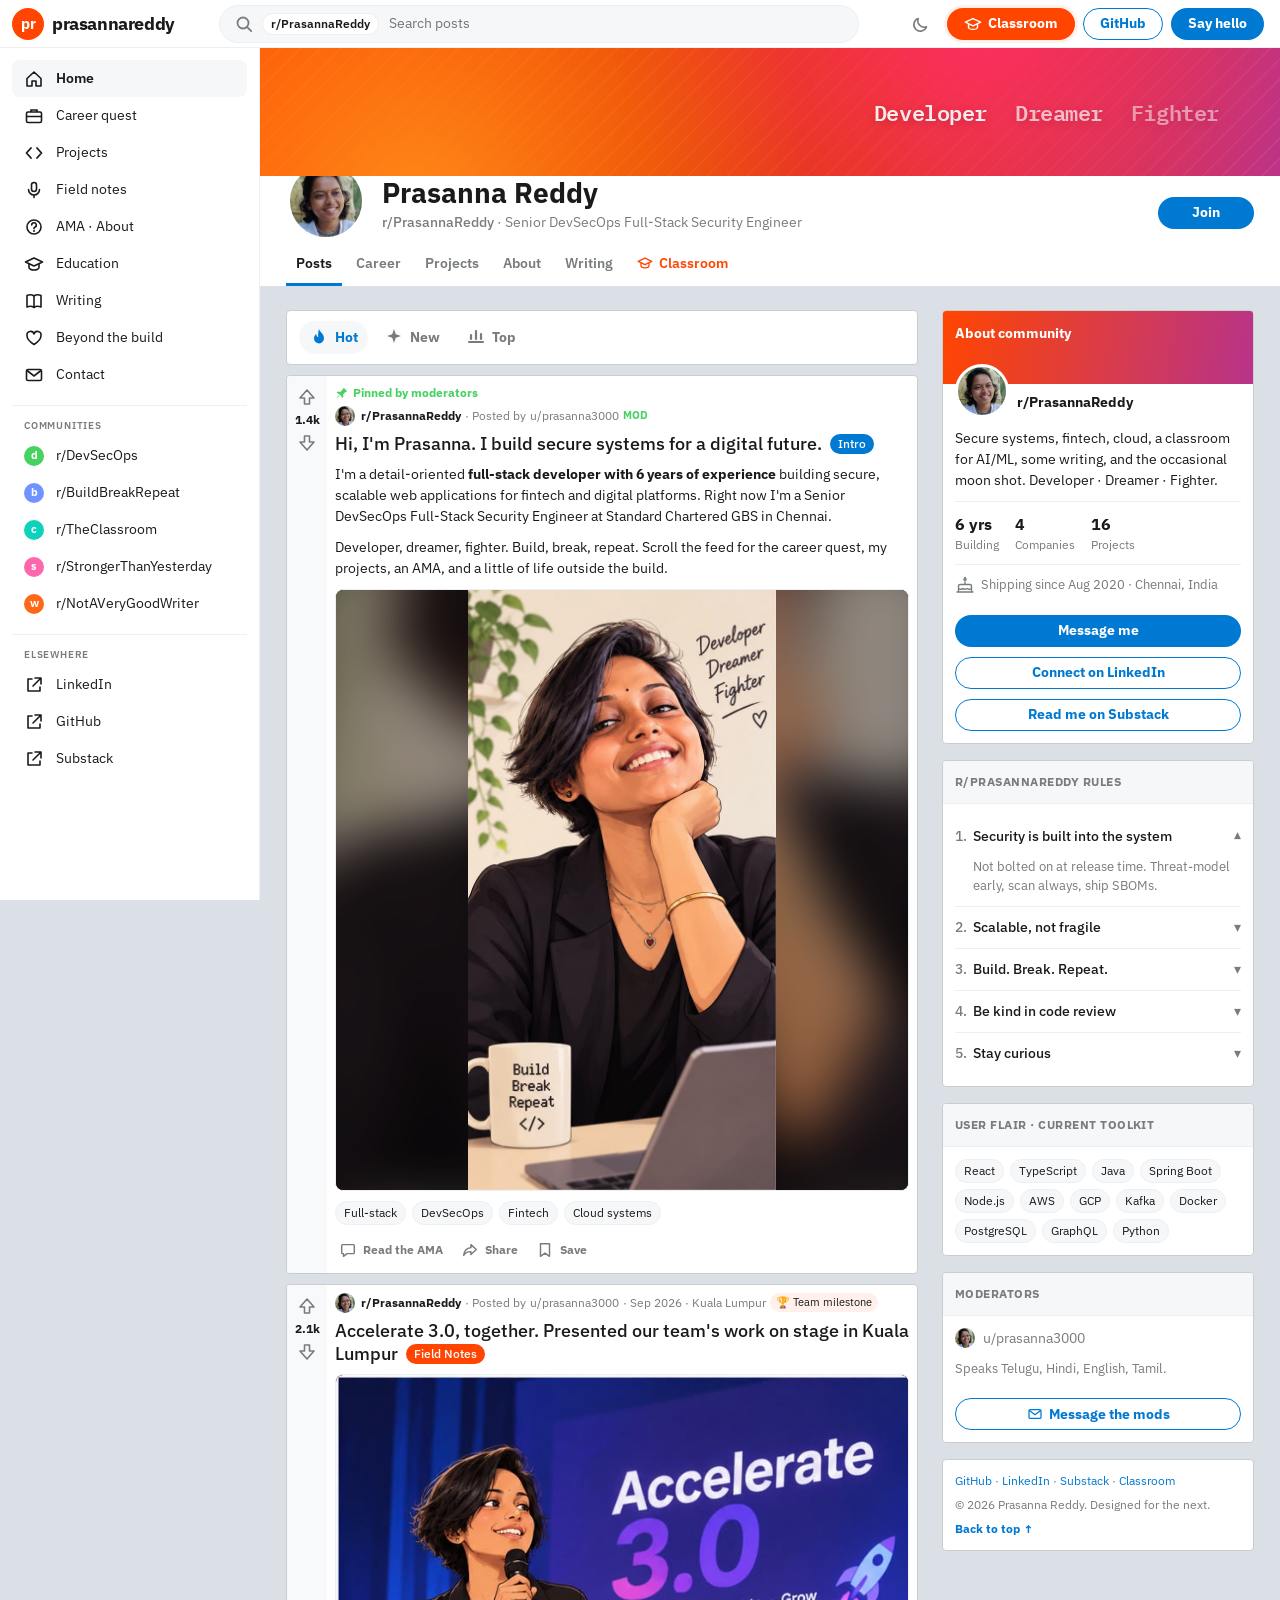
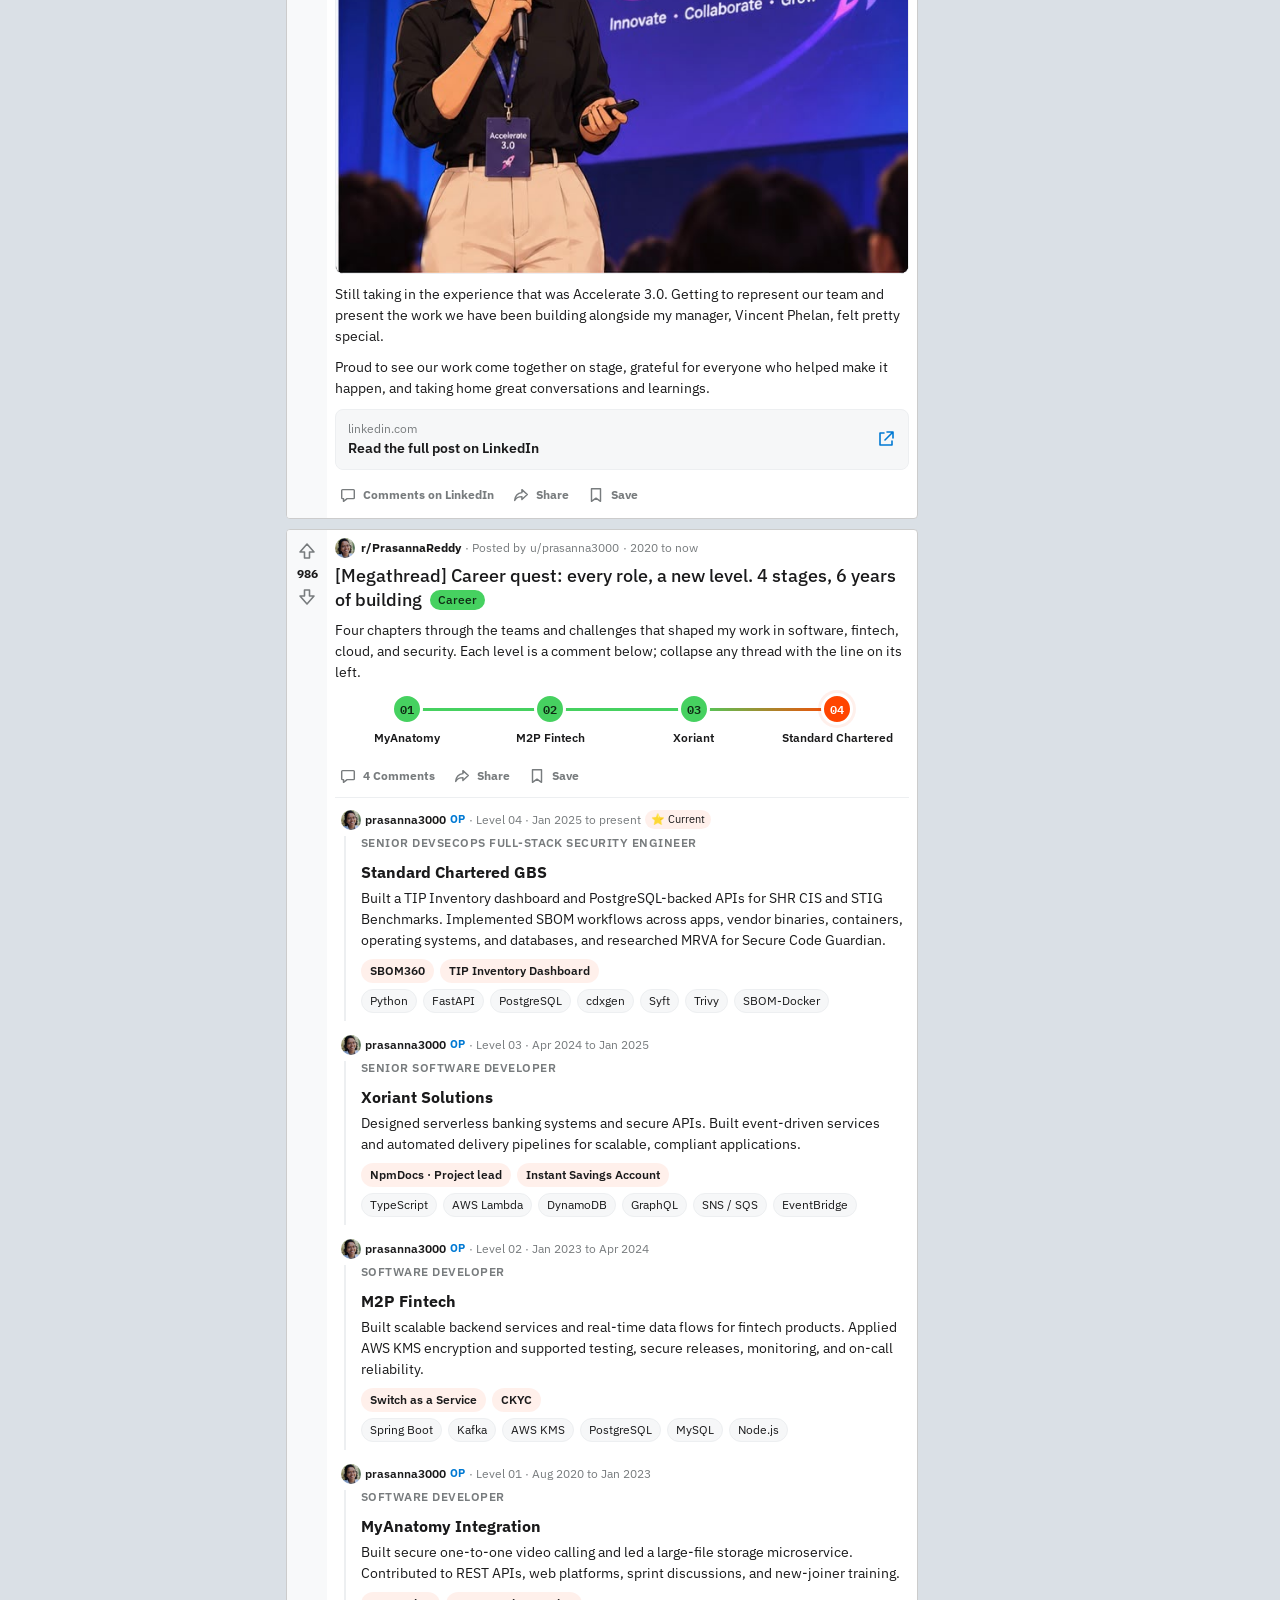
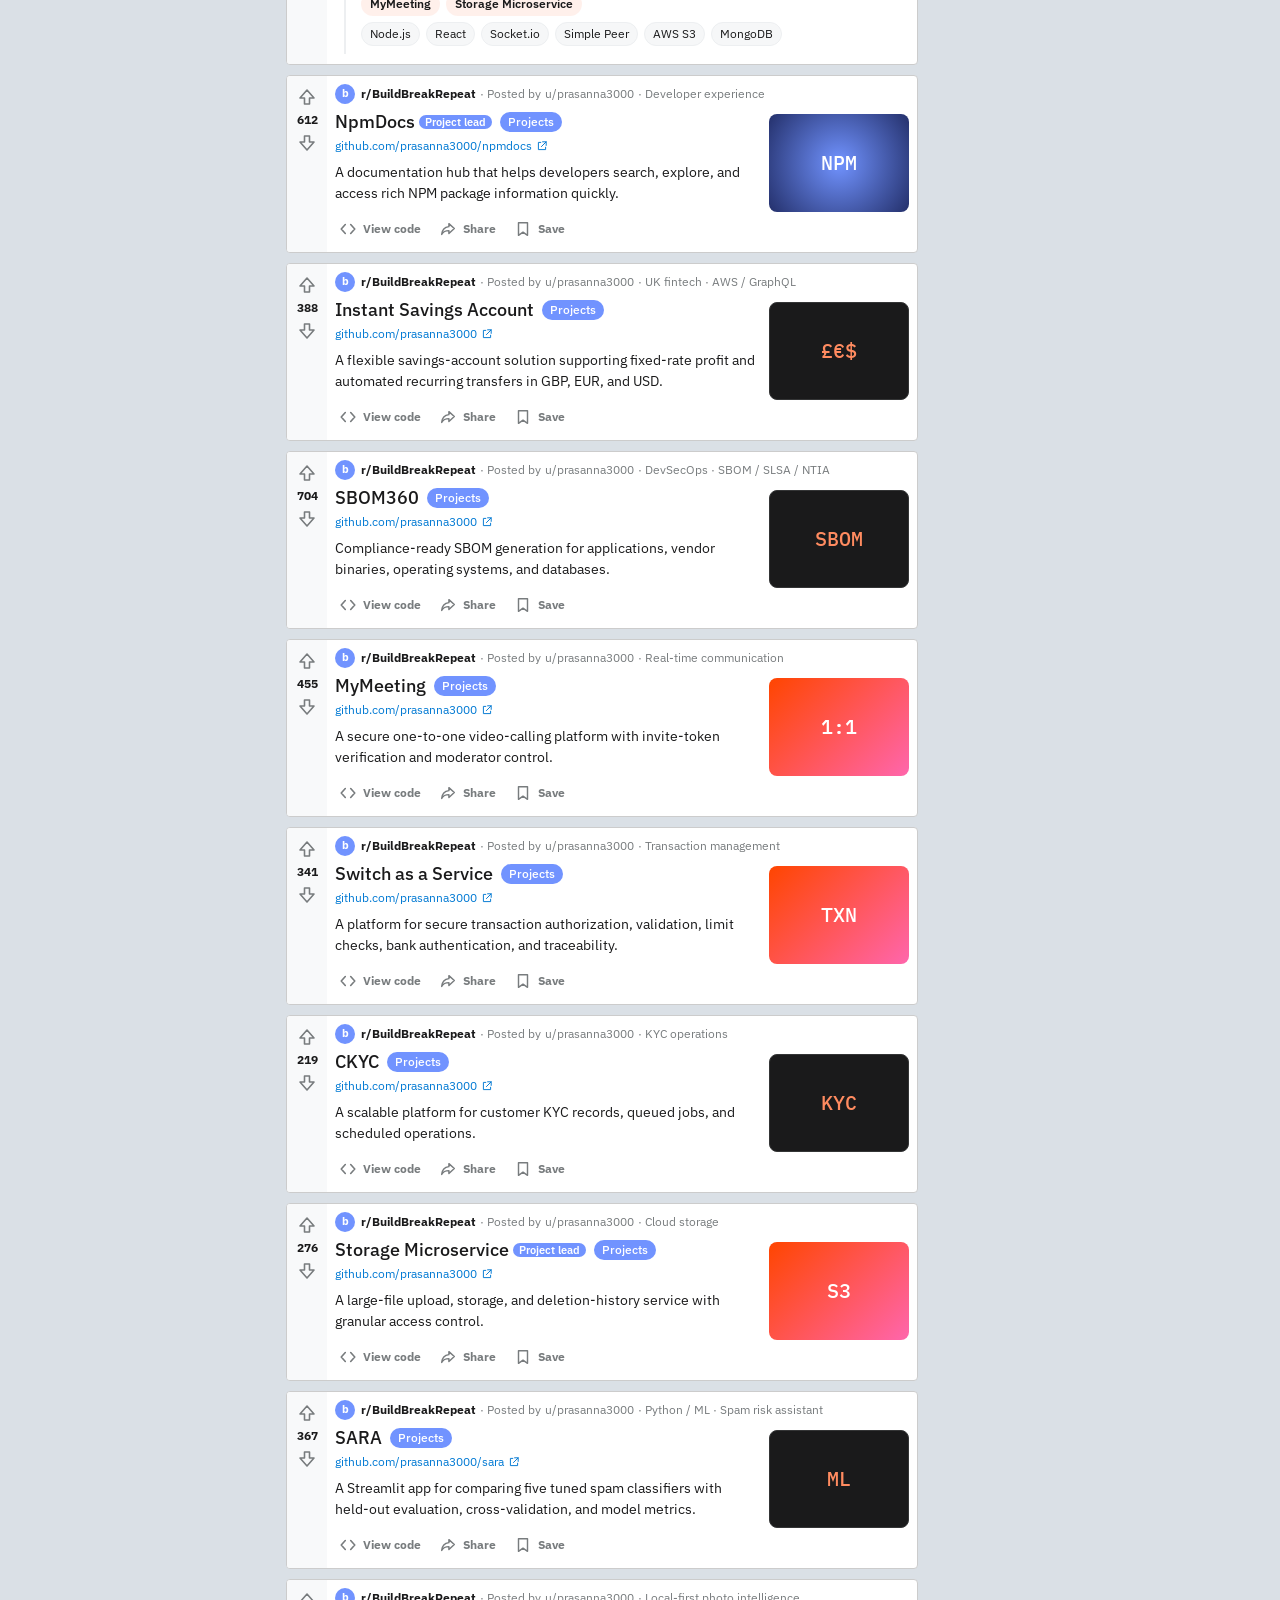
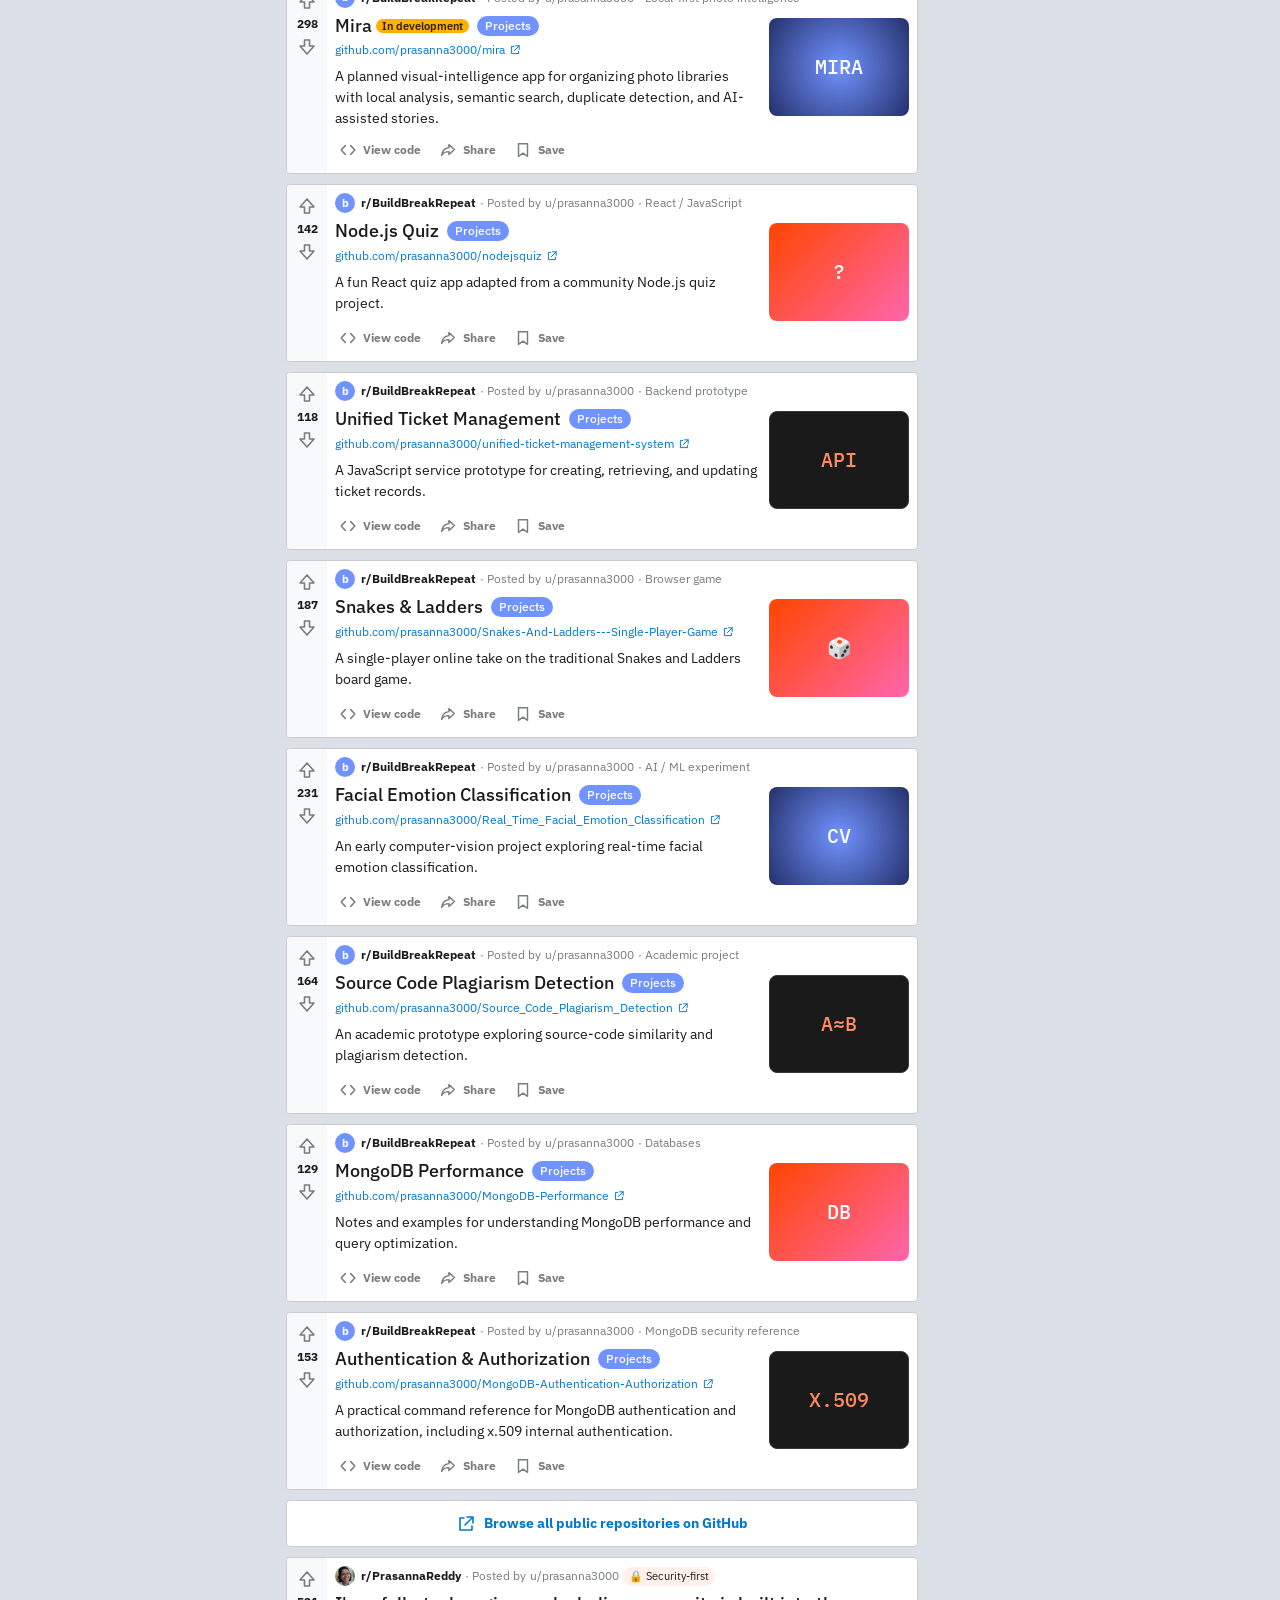
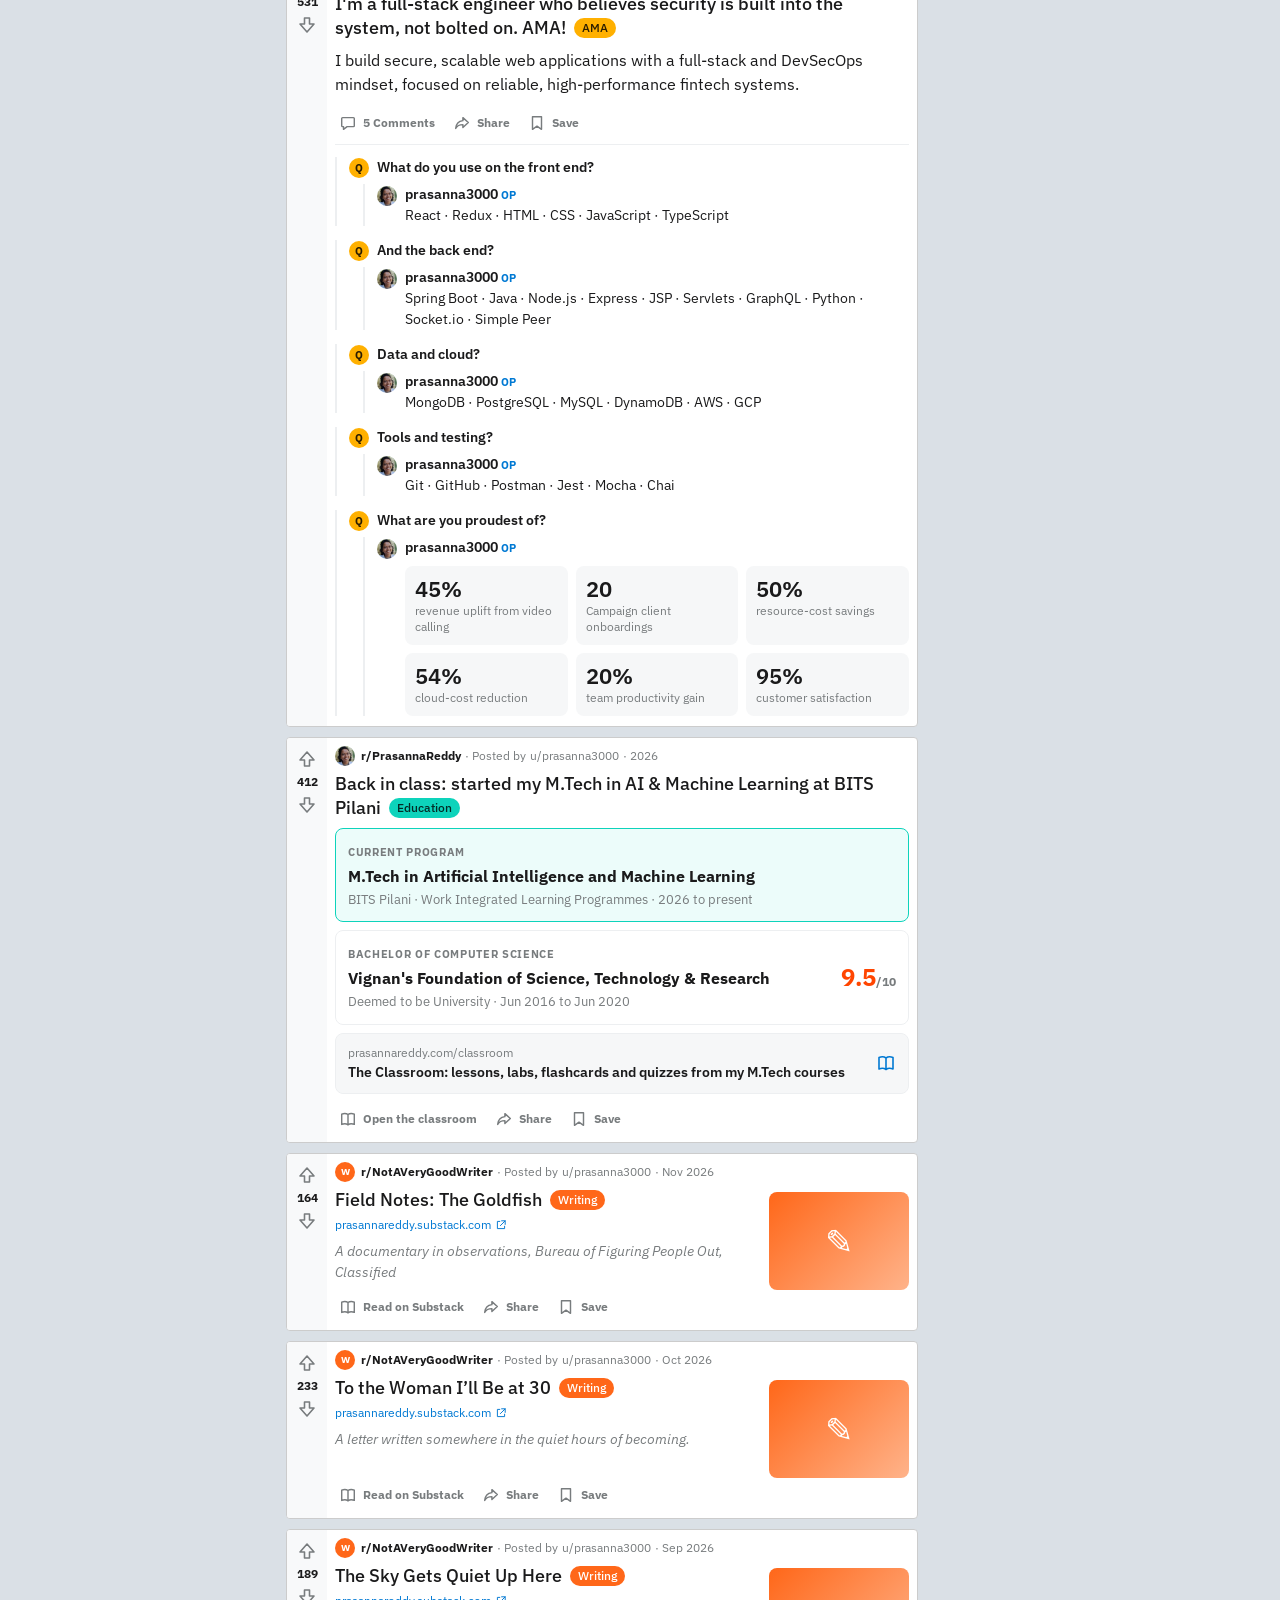
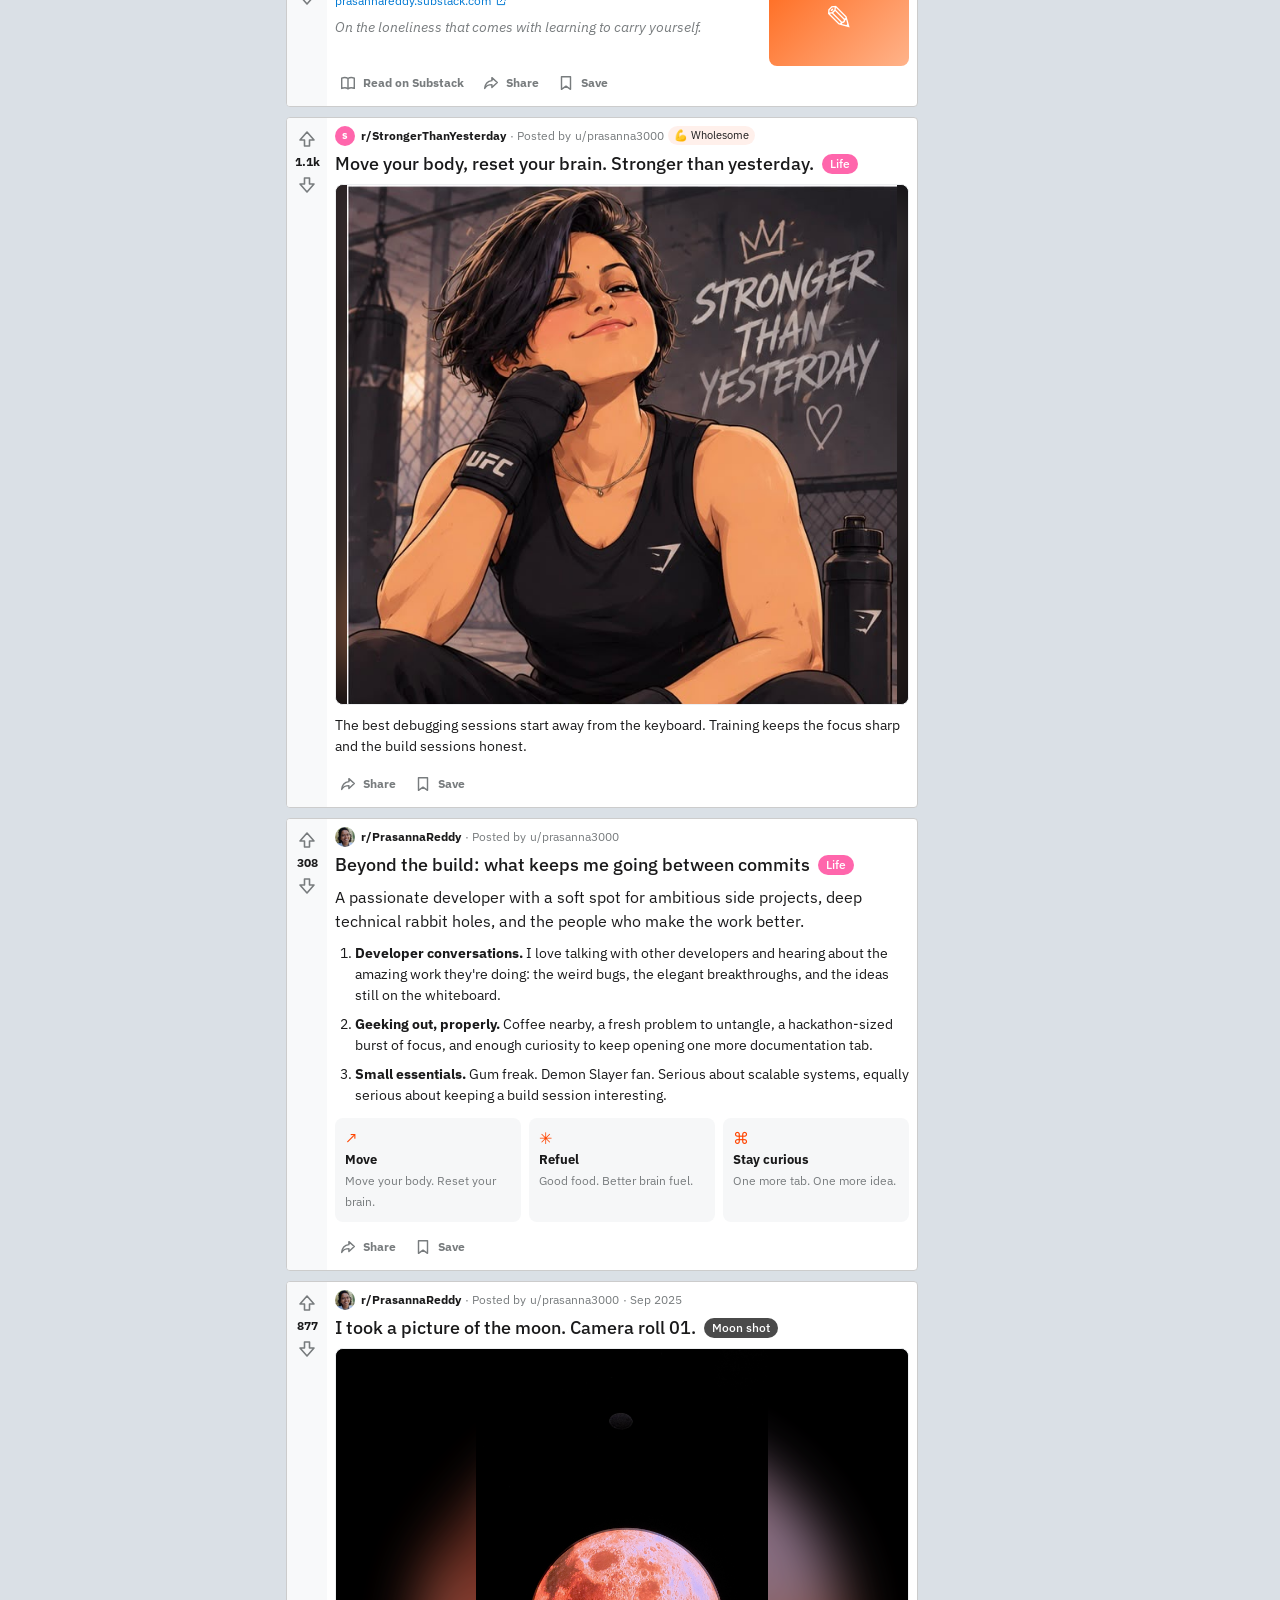
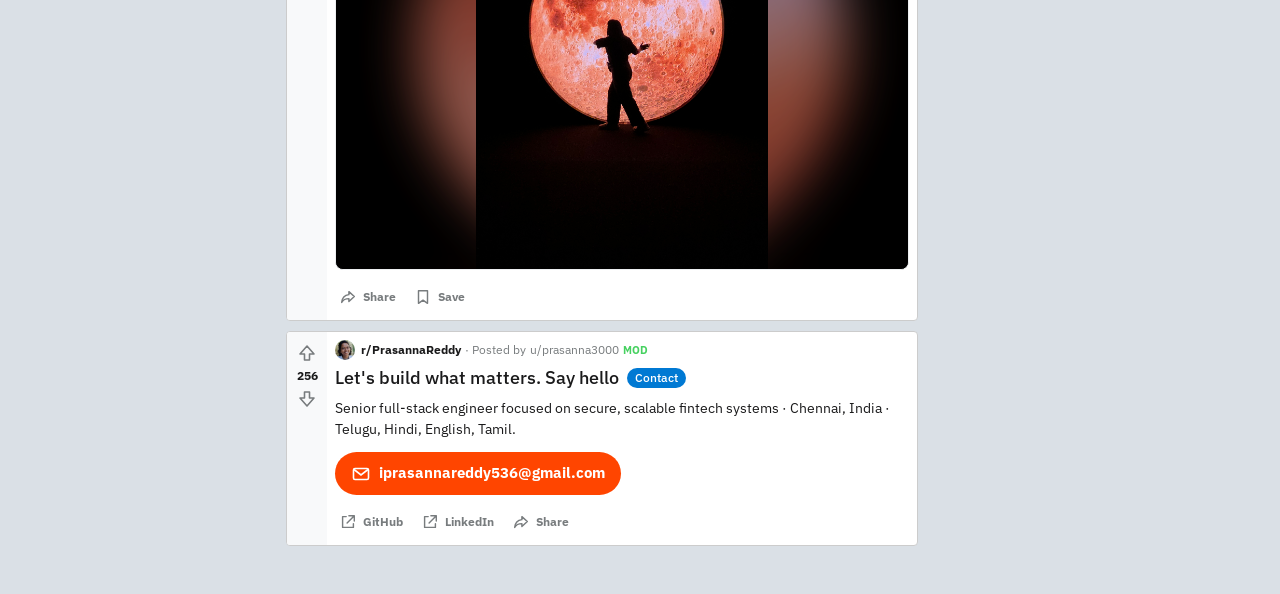
==== commit 18fb272e: "Added the latest theme mages, whole website revamp, added classroom" ====
--- a/index.html
+++ b/index.html
@@ -3,57 +3,670 @@
   <head>
     <meta charset="UTF-8" />
     <meta name="viewport" content="width=device-width, initial-scale=1.0" />
-    <meta name="description" content="Portfolio of Prasanna Reddy — Senior DevSecOps Full-Stack Security Engineer." />
-    <meta name="theme-color" content="#08080d" />
-    <title>Prasanna Reddy — Digital Portfolio</title>
+    <meta name="description" content="Portfolio of Prasanna Reddy | Senior DevSecOps Full-Stack Security Engineer." />
+    <meta name="theme-color" content="#ff4500" />
+    <title>Prasanna Reddy | r/PrasannaReddy</title>
+    <link rel="icon" href="data:image/svg+xml,%3Csvg xmlns='http://www.w3.org/2000/svg' viewBox='0 0 32 32'%3E%3Ccircle cx='16' cy='16' r='16' fill='%23ff4500'/%3E%3Ctext x='16' y='21' text-anchor='middle' font-family='Arial' font-weight='700' font-size='14' fill='white'%3Epr%3C/text%3E%3C/svg%3E" />
     <link rel="preconnect" href="https://fonts.googleapis.com" />
     <link rel="preconnect" href="https://fonts.gstatic.com" crossorigin />
-    <link href="https://fonts.googleapis.com/css2?family=DM+Mono:wght@400;500&family=Manrope:wght@400;500;600;700;800&display=swap" rel="stylesheet" />
-    <link rel="stylesheet" href="styles.css" />
-    <link rel="stylesheet" href="particles.css" />
-    <link rel="stylesheet" href="neural.css" />
-    <link rel="stylesheet" href="personal.css" />
-    <link rel="stylesheet" href="comic.css" />
-    <link rel="stylesheet" href="project-visuals.css" />
-    <link rel="stylesheet" href="history.css" />
+    <link href="https://fonts.googleapis.com/css2?family=IBM+Plex+Mono:wght@500&family=IBM+Plex+Sans:wght@400;500;600;700&display=swap" rel="stylesheet" />
+    <link rel="stylesheet" href="reddit.css" />
+    <script>
+      try { const t = localStorage.getItem('pr-theme'); if (t) document.documentElement.dataset.theme = t; } catch (e) {}
+    </script>
   </head>
   <body>
-    <div id="particles-js" aria-hidden="true"></div>
-    <div class="noise"></div>
-    <div class="orb orb-one"></div><div class="orb orb-two"></div>
-    <main>
-      <nav class="nav"><a class="logo" href="#top">PR<span>•</span></a><div class="nav-links"><a href="#work">Work</a><a href="#about">About</a><a href="#contact">Contact</a></div><a class="nav-cta" href="https://github.com/prasanna3000" target="_blank" rel="noreferrer">GitHub <span>↗</span></a></nav>
-
-      <section class="hero" id="top">
-        <p class="eyebrow reveal">✦ SENIOR DEVSECOPS FULL-STACK SECURITY ENGINEER · 2026</p>
-        <h1 class="reveal">Building <em>secure</em><br />systems for a digital<br />future<span class="dot">.</span></h1>
-        <div class="hero-bottom reveal"><p>I'm <strong>Prasanna Reddy</strong> — a full-stack engineer with 5 years of experience building secure, scalable applications for fintech and digital platforms.</p><a class="round-link" href="#work" aria-label="Explore my work"><span>↓</span></a></div>
-        <div class="marquee"><div>FULL-STACK ENGINEER <i>✦</i> DEVSECOPS <i>✦</i> FINTECH <i>✦</i> CLOUD SYSTEMS <i>✦</i>&nbsp; FULL-STACK ENGINEER <i>✦</i> DEVSECOPS <i>✦</i> FINTECH <i>✦</i> CLOUD SYSTEMS <i>✦</i></div></div>
-      </section>
-
-      <section class="comic-bio section" id="bio"><div class="section-heading"><p class="eyebrow">01 / ORIGIN STORY</p><h2>Code, community,<br /><em>and good energy.</em></h2></div><div class="comic-frame"><img src="assets/prasanna-bio-comic-v2.png" alt="Comic-book illustration of a woman developer coding, building secure systems, connecting with developers, and working late at night." /><div class="comic-chapters"><p><span>CHAPTER 01</span>Chennai-based full-stack developer with 5 years of experience.</p><p><span>CHAPTER 02</span>Building secure fintech and cloud systems with a DevSecOps mindset.</p><p><span>CHAPTER 03</span>Always up for a developer conversation, coffee, gum, and a great problem.</p></div></div><div class="web-illustrations"><a href="https://undraw.co/illustration/building-a-website_1wrp" target="_blank" rel="noreferrer"><img src="https://images.ctfassets.net/httuqftbm1yv/5VExncPEFf1WgMg9Hc2Rl2/3a1c9d00081d5bc75764f19aeff5d21d/undraw_web_developer_p3e5.png" alt="Web developer illustration from unDraw." /><span>WEB BUILDER / unDraw ↗</span></a><a href="https://iconscout.com/free-illustration/free-software-engineer-illustration_1731282" target="_blank" rel="noreferrer"><img src="https://cdni.iconscout.com/illustration/free/preview/free-software-engineer-illustration-svg-download-png-1731282.png?f=webp&amp;h=700" alt="Software engineer illustration from IconScout." /><span>SHIP · LEARN · REPEAT / IconScout ↗</span></a></div></section>
-
-      <section class="work section" id="work"><div class="section-heading"><p class="eyebrow">02 / SELECTED WORK</p><h2>A few ideas,<br /><em>made tangible.</em></h2></div>
-        <div class="project-grid">
-          <a class="project project-large magnetic" href="https://github.com/prasanna3000" target="_blank" rel="noreferrer"><div class="project-visual neural"><span class="visual-label">01</span><div class="neural-core"></div><div class="node n1"></div><div class="node n2"></div><div class="node n3"></div><div class="node n4"></div><b>NPM</b></div><div class="project-info"><div><p class="project-type">DEVELOPER EXPERIENCE · PROJECT LEAD</p><h3>NpmDocs <span>↗</span></h3></div><p>A documentation hub that helps developers search, explore, and access rich NPM package information quickly.</p></div></a>
-          <a class="project magnetic" href="https://github.com/prasanna3000" target="_blank" rel="noreferrer"><div class="project-visual terminal"><span class="visual-label">02</span><code><i>secure</i> savings =<br />&nbsp; <b>automated</b>();<br /><br /><small>→ AWS / GraphQL</small></code></div><div class="project-info"><div><p class="project-type">UK FINTECH</p><h3>Instant Savings Account <span>↗</span></h3></div><p>A flexible savings-account solution supporting fixed-rate profit and automated recurring transfers in GBP, EUR, and USD.</p></div></a>
-          <a class="project magnetic" href="https://github.com/prasanna3000" target="_blank" rel="noreferrer"><div class="project-visual gradient"><span class="visual-label">03</span><div class="shape s1"></div><div class="shape s2"></div><div class="shape s3"></div></div><div class="project-info"><div><p class="project-type">REAL-TIME COMMUNICATION</p><h3>MyMeeting <span>↗</span></h3></div><p>A secure one-to-one video-calling platform with invite-token verification and moderator control.</p></div></a>
-          <a class="project magnetic" href="https://github.com/prasanna3000" target="_blank" rel="noreferrer"><div class="project-visual terminal"><span class="visual-label">04</span><code><i>scan</i> → <b>secure</b><br /><br /><small>SBOM / SLSA / NTIA</small></code></div><div class="project-info"><div><p class="project-type">DEVSECOPS · SOFTWARE SUPPLY CHAIN</p><h3>SBOM360 <span>↗</span></h3></div><p>Compliance-ready SBOM generation for applications, vendor binaries, operating systems, and databases.</p></div></a>
-          <a class="project magnetic" href="https://github.com/prasanna3000" target="_blank" rel="noreferrer"><div class="project-visual gradient"><span class="visual-label">05</span><div class="shape s1"></div><div class="shape s2"></div><div class="shape s3"></div></div><div class="project-info"><div><p class="project-type">TRANSACTION MANAGEMENT</p><h3>Switch as a Service <span>↗</span></h3></div><p>A platform for secure transaction authorization, validation, limit checks, bank authentication, and traceability.</p></div></a>
-          <a class="project magnetic" href="https://github.com/prasanna3000" target="_blank" rel="noreferrer"><div class="project-visual terminal"><span class="visual-label">06</span><code><i>verify</i> (customer);<br />&nbsp; <b>queue</b>();</code></div><div class="project-info"><div><p class="project-type">KYC OPERATIONS</p><h3>CKYC <span>↗</span></h3></div><p>A scalable platform for customer KYC records, queued jobs, and scheduled operations.</p></div></a>
-          <a class="project magnetic" href="https://github.com/prasanna3000" target="_blank" rel="noreferrer"><div class="project-visual gradient"><span class="visual-label">07</span><div class="shape s1"></div><div class="shape s2"></div><div class="shape s3"></div></div><div class="project-info"><div><p class="project-type">CLOUD STORAGE · PROJECT LEAD</p><h3>Storage Microservice <span>↗</span></h3></div><p>A large-file upload, storage, and deletion-history service with granular access control.</p></div></a>
-        </div><a class="text-link" href="https://github.com/prasanna3000" target="_blank" rel="noreferrer">View all projects on GitHub <span>↗</span></a>
-      </section>
-
-      <section class="about section" id="about"><div class="section-heading"><p class="eyebrow">02 / ABOUT ME</p><h2>Security is<br />built <em>into the system.</em></h2></div><div class="about-copy"><p class="big-copy">I design secure, reliable software across full-stack engineering and cloud platforms — with deep experience in fintech, compliance, and high-performance systems.</p><div class="facts"><div><span>CORE STACK</span><p>Java · Spring Boot · Node.js · React · TypeScript</p></div><div><span>CLOUD & DATA</span><p>AWS · GCP · PostgreSQL · MySQL · MongoDB</p></div><div><span>IMPACT</span><p>45% revenue growth · 54% cloud-cost reduction · 95% customer satisfaction</p></div></div></div></section>
-
-      <section class="personal section" id="beyond-code"><div class="section-heading"><p class="eyebrow">03 / BEYOND THE BUILD</p><h2>Powered by<br /><em>good problems.</em></h2></div><div class="personal-layout"><div class="desk-art"><img src="assets/developer-desk.png" alt="A futuristic developer desk with a laptop, coffee, cloud infrastructure, hackathon badge, chewing gum, and a sword detail." /><span class="art-caption">THE PRASANNA BUILD STATION / 01</span></div><div class="personal-copy"><p class="big-copy">A passionate developer with a soft spot for ambitious side projects, deep technical rabbit holes, and the people who make the work better.</p><div class="personality-notes"><article><span>01</span><h3>Developer conversations</h3><p>I love talking with other developers and hearing about the amazing work they’re doing — the weird bugs, the elegant breakthroughs, and the ideas still on the whiteboard.</p></article><article><span>02</span><h3>Geeking out, properly</h3><p>Coffee nearby, a fresh problem to untangle, a hackathon-sized burst of focus, and enough curiosity to keep opening one more documentation tab.</p></article><article><span>03</span><h3>Small essentials</h3><p>Gum freak. Demon Slayer fan. Serious about scalable systems, equally serious about keeping a build session interesting.</p></article></div><div class="stack-label">CURRENT TOOLKIT</div><div class="stack-cloud"><span>React</span><span>TypeScript</span><span>Java</span><span>Spring Boot</span><span>Node.js</span><span>AWS</span><span>GCP</span><span>Kafka</span><span>Docker</span><span>PostgreSQL</span><span>GraphQL</span><span>Python</span></div></div></div></section>
-
-      <section class="contact" id="contact"><p class="eyebrow">04 / EXPLORE MY WORK</p><h2>Let's build<br /><em>what matters.</em></h2><a class="email" href="https://github.com/prasanna3000" target="_blank" rel="noreferrer">github.com/prasanna3000 <span>↗</span></a><div class="contact-bottom"><p>Senior full-stack engineer focused on secure, scalable digital systems.</p><div><a href="https://github.com/prasanna3000" target="_blank" rel="noreferrer">GitHub ↗</a></div></div></section>
-      <section class="history section" id="history"><div class="section-heading"><p class="eyebrow">05 / WORK HISTORY</p><h2>Five years of<br /><em>building momentum.</em></h2></div><div class="history-list"><article><div class="history-date">JAN 2025 — NOW</div><div><p class="history-role">Senior DevSecOps Full-Stack Security Engineer</p><h3>Standard Chartered GBS</h3><p>Building secure inventory dashboards and REST APIs; developing SBOM workflows and researching secure developer tooling.</p><div class="history-tags"><span>Python</span><span>FastAPI</span><span>PostgreSQL</span><span>SBOM</span></div></div></article><article><div class="history-date">APR 2024 — JAN 2025</div><div><p class="history-role">Senior Software Developer</p><h3>Xoriant Solutions</h3><p>Designed resilient, serverless banking systems and secure APIs with cloud-native event-driven architecture.</p><div class="history-tags"><span>TypeScript</span><span>AWS</span><span>GraphQL</span><span>Lambda</span></div></div></article><article><div class="history-date">JAN 2023 — APR 2024</div><div><p class="history-role">Software Developer</p><h3>M2P Fintech</h3><p>Built scalable backend systems, real-time data flows, and reliable release pipelines for core fintech products.</p><div class="history-tags"><span>Spring Boot</span><span>Kafka</span><span>AWS KMS</span><span>MySQL</span></div></div></article><article><div class="history-date">AUG 2020 — JAN 2023</div><div><p class="history-role">Software Developer</p><h3>MyAnatomy Integration</h3><p>Delivered web platforms, real-time video calling, file storage services, and developer onboarding support.</p><div class="history-tags"><span>Node.js</span><span>React</span><span>Socket.io</span><span>AWS S3</span></div></div></article></div></section>
-      <footer><a class="logo" href="#top">PR<span>•</span></a><p>© <span id="year"></span> PRASANNA REDDY. DESIGNED FOR THE NEXT.</p><a href="#top">BACK TO TOP ↑</a></footer>
-    </main>
-    <script src="https://cdn.jsdelivr.net/particles.js/2.0.0/particles.min.js"></script>
+    <!-- Icon sprite -->
+    <svg width="0" height="0" style="position:absolute" aria-hidden="true">
+      <symbol id="i-up" viewBox="0 0 20 20"><path d="M10 3 3 11h4.5v6h5v-6H17z" fill="none" stroke="currentColor" stroke-width="1.6" stroke-linejoin="round" /></symbol>
+      <symbol id="i-down" viewBox="0 0 20 20"><path d="M10 17 3 9h4.5V3h5v6H17z" fill="none" stroke="currentColor" stroke-width="1.6" stroke-linejoin="round" /></symbol>
+      <symbol id="i-comment" viewBox="0 0 20 20"><path d="M4 4h12a1 1 0 0 1 1 1v8a1 1 0 0 1-1 1H9l-4 3v-3H4a1 1 0 0 1-1-1V5a1 1 0 0 1 1-1z" fill="none" stroke="currentColor" stroke-width="1.6" stroke-linejoin="round" /></symbol>
+      <symbol id="i-share" viewBox="0 0 20 20"><path d="M11 4l6 5.5-6 5.5v-3.2C7 11.8 4.6 13 3 16c.4-4.6 3-8 8-8.6z" fill="none" stroke="currentColor" stroke-width="1.6" stroke-linejoin="round" /></symbol>
+      <symbol id="i-save" viewBox="0 0 20 20"><path d="M5 3h10v14l-5-3.5L5 17z" fill="none" stroke="currentColor" stroke-width="1.6" stroke-linejoin="round" /></symbol>
+      <symbol id="i-out" viewBox="0 0 20 20"><path d="M8 4H4v12h12v-4M11 3h6v6M17 3l-8 8" fill="none" stroke="currentColor" stroke-width="1.6" stroke-linecap="round" stroke-linejoin="round" /></symbol>
+      <symbol id="i-search" viewBox="0 0 20 20"><circle cx="9" cy="9" r="5.5" fill="none" stroke="currentColor" stroke-width="1.8" /><path d="m13.2 13.2 4 4" stroke="currentColor" stroke-width="1.8" stroke-linecap="round" /></symbol>
+      <symbol id="i-pin" viewBox="0 0 20 20"><path d="M12.5 2.5 17.5 7.5 15 8.5 11.5 12 12 15.5 10.5 17 7.5 12.5 3 17l-.5-.5 4.5-4.5L2.5 9.5 4 8l3.5.5L11 5z" fill="currentColor" /></symbol>
+      <symbol id="i-hot" viewBox="0 0 20 20"><path d="M10 2c1 3.2 5 4.8 5 9.3A5 5 0 0 1 5 11.5c0-2 1-3.5 2.2-4.5.1 1.6.8 2.8 2 3.3C8.8 7.2 9.4 4.4 10 2z" fill="currentColor" /></symbol>
+      <symbol id="i-new" viewBox="0 0 20 20"><path d="M10 2l1.8 5.2L17 9l-5.2 1.8L10 16l-1.8-5.2L3 9l5.2-1.8z" fill="currentColor" /></symbol>
+      <symbol id="i-top" viewBox="0 0 20 20"><path d="M3 15h14M5 12V8M10 12V4M15 12V7" stroke="currentColor" stroke-width="2.2" stroke-linecap="round" fill="none" /></symbol>
+      <symbol id="i-home" viewBox="0 0 20 20"><path d="M3 9.5 10 3l7 6.5V17h-5v-5H8v5H3z" fill="none" stroke="currentColor" stroke-width="1.6" stroke-linejoin="round" /></symbol>
+      <symbol id="i-briefcase" viewBox="0 0 20 20"><rect x="2.5" y="6" width="15" height="10.5" rx="1.5" fill="none" stroke="currentColor" stroke-width="1.6" /><path d="M7 6V4h6v2M2.5 10.5h15" fill="none" stroke="currentColor" stroke-width="1.6" /></symbol>
+      <symbol id="i-code" viewBox="0 0 20 20"><path d="M7 5 2.5 10 7 15M13 5l4.5 5-4.5 5" fill="none" stroke="currentColor" stroke-width="1.8" stroke-linecap="round" stroke-linejoin="round" /></symbol>
+      <symbol id="i-mic" viewBox="0 0 20 20"><rect x="7.5" y="2.5" width="5" height="9" rx="2.5" fill="none" stroke="currentColor" stroke-width="1.6" /><path d="M4.5 9.5a5.5 5.5 0 0 0 11 0M10 15v2.5" fill="none" stroke="currentColor" stroke-width="1.6" stroke-linecap="round" /></symbol>
+      <symbol id="i-chat" viewBox="0 0 20 20"><circle cx="10" cy="10" r="7" fill="none" stroke="currentColor" stroke-width="1.6" /><path d="M7.7 8a2.3 2.3 0 1 1 3 2.2c-.5.2-.7.6-.7 1.1v.4" fill="none" stroke="currentColor" stroke-width="1.6" stroke-linecap="round" /><circle cx="10" cy="14" r="1" fill="currentColor" /></symbol>
+      <symbol id="i-cap" viewBox="0 0 20 20"><path d="M10 4 1.5 8 10 12l8.5-4zM5 10v3.5c0 1.2 2.2 2.5 5 2.5s5-1.3 5-2.5V10" fill="none" stroke="currentColor" stroke-width="1.6" stroke-linejoin="round" /></symbol>
+      <symbol id="i-heart" viewBox="0 0 20 20"><path d="M10 16.5S3 12.3 3 7.6A3.6 3.6 0 0 1 10 6a3.6 3.6 0 0 1 7 1.6c0 4.7-7 8.9-7 8.9z" fill="none" stroke="currentColor" stroke-width="1.6" stroke-linejoin="round" /></symbol>
+      <symbol id="i-mail" viewBox="0 0 20 20"><rect x="2.5" y="4.5" width="15" height="11" rx="1.5" fill="none" stroke="currentColor" stroke-width="1.6" /><path d="m3 5.5 7 5.5 7-5.5" fill="none" stroke="currentColor" stroke-width="1.6" /></symbol>
+      <symbol id="i-moon" viewBox="0 0 20 20"><path d="M15.5 12.8A6.5 6.5 0 0 1 7.2 4.5a6.5 6.5 0 1 0 8.3 8.3z" fill="none" stroke="currentColor" stroke-width="1.6" stroke-linejoin="round" /></symbol>
+      <symbol id="i-menu" viewBox="0 0 20 20"><path d="M3 5.5h14M3 10h14M3 14.5h14" stroke="currentColor" stroke-width="1.8" stroke-linecap="round" /></symbol>
+      <symbol id="i-cake" viewBox="0 0 20 20"><path d="M3.5 17V11a1.5 1.5 0 0 1 1.5-1.5h10A1.5 1.5 0 0 1 16.5 11v6M2 17h16M3.5 13.5c1.5 1 3 1 4.3 0 1.3 1 2.9 1 4.3 0 1.4 1 3 1 4.4 0M10 9.5V7M10 5.5a1 1 0 0 1-1-1c0-.8 1-2 1-2s1 1.2 1 2a1 1 0 0 1-1 1z" fill="none" stroke="currentColor" stroke-width="1.4" stroke-linecap="round" /></symbol>
+      <symbol id="i-book" viewBox="0 0 20 20"><path d="M3 4.5c2.5-1 5-1 7 .5 2-1.5 4.5-1.5 7-.5V16c-2.5-1-5-1-7 .5-2-1.5-4.5-1.5-7-.5zM10 5v11.5" fill="none" stroke="currentColor" stroke-width="1.6" stroke-linejoin="round" /></symbol>
+    </svg>
+
+    <!-- Top bar -->
+    <header class="topbar">
+      <button class="icon-btn menu-btn" type="button" aria-label="Open navigation" aria-expanded="false" aria-controls="leftnav"><svg><use href="#i-menu" /></svg></button>
+      <a class="brand" href="#top" aria-label="Prasanna Reddy, home"><span class="brand-mark">pr</span><span class="brand-word">prasannareddy</span></a>
+      <label class="search">
+        <svg aria-hidden="true"><use href="#i-search" /></svg>
+        <span class="search-sub">r/PrasannaReddy</span>
+        <input id="search" type="search" placeholder="Search posts" autocomplete="off" />
+      </label>
+      <div class="top-actions">
+        <button class="icon-btn theme-btn" type="button" aria-label="Toggle dark mode"><svg><use href="#i-moon" /></svg></button>
+        <a class="btn btn-classroom" href="classroom/index.html#/"><svg><use href="#i-cap" /></svg><span>Classroom</span></a>
+        <a class="btn btn-ghost hide-md" href="https://github.com/prasanna3000" target="_blank" rel="noreferrer">GitHub</a>
+        <a class="btn btn-primary hide-sm" href="#contact">Say hello</a>
+      </div>
+    </header>
+
+    <div class="layout" id="top">
+      <!-- Left navigation -->
+      <nav class="leftnav" id="leftnav" aria-label="Sections">
+        <a class="nav-item is-active" href="#top"><svg><use href="#i-home" /></svg>Home</a>
+        <a class="nav-item" href="#post-career"><svg><use href="#i-briefcase" /></svg>Career quest</a>
+        <a class="nav-item" href="#post-projects" data-flair-link="projects"><svg><use href="#i-code" /></svg>Projects</a>
+        <a class="nav-item" href="#post-accelerate"><svg><use href="#i-mic" /></svg>Field notes</a>
+        <a class="nav-item" href="#post-ama"><svg><use href="#i-chat" /></svg>AMA · About</a>
+        <a class="nav-item" href="#post-education"><svg><use href="#i-cap" /></svg>Education</a>
+        <a class="nav-item" href="#post-writing" data-flair-link="writing"><svg><use href="#i-book" /></svg>Writing</a>
+        <a class="nav-item" href="#post-gym"><svg><use href="#i-heart" /></svg>Beyond the build</a>
+        <a class="nav-item" href="#contact"><svg><use href="#i-mail" /></svg>Contact</a>
+        <hr />
+        <p class="nav-label">Communities</p>
+        <a class="nav-item" href="#post-career" data-flair-link="career"><span class="sub-dot c-career">d</span>r/DevSecOps</a>
+        <a class="nav-item" href="#post-projects" data-flair-link="projects"><span class="sub-dot c-projects">b</span>r/BuildBreakRepeat</a>
+        <a class="nav-item" href="classroom/index.html#/"><span class="sub-dot c-edu">c</span>r/TheClassroom</a>
+        <a class="nav-item" href="#post-gym" data-flair-link="life"><span class="sub-dot c-life">s</span>r/StrongerThanYesterday</a>
+        <a class="nav-item" href="#post-writing" data-flair-link="writing"><span class="sub-dot c-write">w</span>r/NotAVeryGoodWriter</a>
+        <hr />
+        <p class="nav-label">Elsewhere</p>
+        <a class="nav-item" href="https://www.linkedin.com/in/prasanna3000/" target="_blank" rel="noreferrer"><svg><use href="#i-out" /></svg>LinkedIn</a>
+        <a class="nav-item" href="https://github.com/prasanna3000" target="_blank" rel="noreferrer"><svg><use href="#i-out" /></svg>GitHub</a>
+        <a class="nav-item" href="https://substack.com/@prasannareddy" target="_blank" rel="noreferrer"><svg><use href="#i-out" /></svg>Substack</a>
+      </nav>
+      <div class="nav-scrim" hidden></div>
+
+      <div class="center">
+        <!-- Community banner -->
+        <section class="banner" aria-label="Profile">
+          <div class="banner-art" aria-hidden="true"><span>Developer</span><span>Dreamer</span><span>Fighter</span></div>
+          <div class="banner-head">
+            <div class="banner-inner">
+              <div class="avatar avatar-xl" role="img" aria-label="Photo of Prasanna Reddy smiling"></div>
+              <div class="banner-title">
+                <h1>Prasanna Reddy</h1>
+                <p>r/PrasannaReddy <span>· Senior DevSecOps Full-Stack Security Engineer</span></p>
+              </div>
+              <a class="btn btn-primary join" href="https://www.linkedin.com/in/prasanna3000/" target="_blank" rel="noreferrer">Join</a>
+            </div>
+            <div class="banner-tabs banner-inner">
+              <a href="#top" class="is-active">Posts</a>
+              <a href="#post-career">Career</a>
+              <a href="#post-projects" data-flair-link="projects">Projects</a>
+              <a href="#post-ama">About</a>
+              <a href="#post-writing" data-flair-link="writing">Writing</a>
+              <a href="classroom/index.html#/" class="tab-classroom"><svg><use href="#i-cap" /></svg>Classroom</a>
+            </div>
+          </div>
+        </section>
+
+        <div class="content">
+          <main class="feed" id="feed">
+            <!-- Sort bar -->
+            <div class="card sortbar" role="toolbar" aria-label="Sort posts">
+              <button class="sort is-active" type="button" data-sort="hot"><svg><use href="#i-hot" /></svg>Hot</button>
+              <button class="sort" type="button" data-sort="new"><svg><use href="#i-new" /></svg>New</button>
+              <button class="sort" type="button" data-sort="top"><svg><use href="#i-top" /></svg>Top</button>
+              <span class="filter-chip" hidden>Flair: <b></b> <button type="button" aria-label="Clear flair filter">×</button></span>
+            </div>
+            <p class="card empty" hidden>No posts match that search. Try "AWS", "SBOM" or "moon".</p>
+
+            <!-- PINNED: Intro -->
+            <article class="card post is-pinned" id="post-intro" data-flair="intro" data-date="2026-11-07" data-score="1420">
+              <div class="vote"><button class="up" type="button" aria-label="Upvote"><svg><use href="#i-up" /></svg></button><span class="score"></span><button class="down" type="button" aria-label="Downvote"><svg><use href="#i-down" /></svg></button></div>
+              <div class="post-body">
+                <p class="pinned-label"><svg><use href="#i-pin" /></svg>Pinned by moderators</p>
+                <p class="meta"><span class="avatar avatar-sm"></span><b>r/PrasannaReddy</b> · Posted by <span class="user">u/prasanna3000</span> <span class="mod">MOD</span></p>
+                <h2 class="title">Hi, I'm Prasanna. I build secure systems for a digital future. <button class="flair f-intro" type="button" data-flair-btn="intro">Intro</button></h2>
+                <div class="text">
+                  <p>I'm a detail-oriented <strong>full-stack developer with 6 years of experience</strong> building secure, scalable web applications for fintech and digital platforms. Right now I'm a Senior DevSecOps Full-Stack Security Engineer at Standard Chartered GBS in Chennai.</p>
+                  <p>Developer, dreamer, fighter. Build, break, repeat. Scroll the feed for the career quest, my projects, an AMA, and a little of life outside the build.</p>
+                </div>
+                <figure class="media media-tall" style="--src: url('assets/3.jpeg')"><img src="assets/3.jpeg" alt="Illustration of Prasanna smiling with chin on hand at a desk, beside a laptop and a mug reading Build Break Repeat, with the words Developer, Dreamer, Fighter on the wall." loading="eager" /></figure>
+                <div class="tags"><span>Full-stack</span><span>DevSecOps</span><span>Fintech</span><span>Cloud systems</span></div>
+                <div class="actions"><a class="act" href="#post-ama"><svg><use href="#i-comment" /></svg>Read the AMA</a><button class="act share" type="button"><svg><use href="#i-share" /></svg>Share</button><button class="act save" type="button"><svg><use href="#i-save" /></svg><span>Save</span></button></div>
+              </div>
+            </article>
+
+            <!-- Accelerate 3.0 -->
+            <article class="card post" id="post-accelerate" data-flair="field-notes" data-date="2026-09-20" data-score="2140">
+              <div class="vote"><button class="up" type="button" aria-label="Upvote"><svg><use href="#i-up" /></svg></button><span class="score"></span><button class="down" type="button" aria-label="Downvote"><svg><use href="#i-down" /></svg></button></div>
+              <div class="post-body">
+                <p class="meta"><span class="avatar avatar-sm"></span><b>r/PrasannaReddy</b> · Posted by <span class="user">u/prasanna3000</span> · Sep 2026 · Kuala Lumpur <span class="award">🏆 Team milestone</span></p>
+                <h2 class="title">Accelerate 3.0, together. Presented our team's work on stage in Kuala Lumpur <button class="flair f-notes" type="button" data-flair-btn="field-notes">Field Notes</button></h2>
+                <figure class="media" style="--src: url('assets/2.jpeg')"><img src="assets/2.jpeg" alt="Illustration of Prasanna on stage with a microphone and clicker, in front of a screen reading Accelerate 3.0: Innovate, Collaborate, Grow." loading="lazy" /></figure>
+                <div class="text">
+                  <p>Still taking in the experience that was Accelerate 3.0. Getting to represent our team and present the work we have been building alongside my manager, Vincent Phelan, felt pretty special.</p>
+                  <p>Proud to see our work come together on stage, grateful for everyone who helped make it happen, and taking home great conversations and learnings.</p>
+                </div>
+                <a class="link-card" href="https://lnkd.in/p/gSGjwJMW" target="_blank" rel="noreferrer"><span><small>linkedin.com</small><b>Read the full post on LinkedIn</b></span><svg><use href="#i-out" /></svg></a>
+                <div class="actions"><a class="act" href="https://lnkd.in/p/gSGjwJMW" target="_blank" rel="noreferrer"><svg><use href="#i-comment" /></svg>Comments on LinkedIn</a><button class="act share" type="button"><svg><use href="#i-share" /></svg>Share</button><button class="act save" type="button"><svg><use href="#i-save" /></svg><span>Save</span></button></div>
+              </div>
+            </article>
+
+            <!-- Career megathread -->
+            <article class="card post" id="post-career" data-flair="career" data-date="2025-01-15" data-score="986">
+              <div class="vote"><button class="up" type="button" aria-label="Upvote"><svg><use href="#i-up" /></svg></button><span class="score"></span><button class="down" type="button" aria-label="Downvote"><svg><use href="#i-down" /></svg></button></div>
+              <div class="post-body">
+                <p class="meta"><span class="avatar avatar-sm"></span><b>r/PrasannaReddy</b> · Posted by <span class="user">u/prasanna3000</span> · 2020 to now</p>
+                <h2 class="title">[Megathread] Career quest: every role, a new level. 4 stages, 6 years of building <button class="flair f-career" type="button" data-flair-btn="career">Career</button></h2>
+                <div class="text"><p>Four chapters through the teams and challenges that shaped my work in software, fintech, cloud, and security. Each level is a comment below; collapse any thread with the line on its left.</p></div>
+                <ol class="quest" aria-label="Career progress">
+                  <li class="done"><a href="#experience-myanatomy"><b>01</b>MyAnatomy</a></li>
+                  <li class="done"><a href="#experience-m2p"><b>02</b>M2P Fintech</a></li>
+                  <li class="done"><a href="#experience-xoriant"><b>03</b>Xoriant</a></li>
+                  <li class="now"><a href="#experience-scb"><b>04</b>Standard Chartered</a></li>
+                </ol>
+                <div class="actions"><span class="act static"><svg><use href="#i-comment" /></svg>4 Comments</span><button class="act share" type="button"><svg><use href="#i-share" /></svg>Share</button><button class="act save" type="button"><svg><use href="#i-save" /></svg><span>Save</span></button></div>
+
+                <div class="comments">
+                  <div class="comment" id="experience-scb">
+                    <button class="thread" type="button" aria-label="Collapse comment"></button>
+                    <div class="c-main">
+                      <p class="c-meta"><span class="avatar avatar-sm"></span><b class="user">prasanna3000</b> <span class="op">OP</span> · Level 04 · Jan 2025 to present <span class="award">⭐ Current</span></p>
+                      <div class="c-body">
+                        <p class="c-role">Senior DevSecOps Full-Stack Security Engineer</p>
+                        <h3>Standard Chartered GBS</h3>
+                        <p>Built a TIP Inventory dashboard and PostgreSQL-backed APIs for SHR CIS and STIG Benchmarks. Implemented SBOM workflows across apps, vendor binaries, containers, operating systems, and databases, and researched MRVA for Secure Code Guardian.</p>
+                        <div class="chips"><span class="chip-strong">SBOM360</span><span class="chip-strong">TIP Inventory Dashboard</span></div>
+                        <div class="chips"><span>Python</span><span>FastAPI</span><span>PostgreSQL</span><span>cdxgen</span><span>Syft</span><span>Trivy</span><span>SBOM-Docker</span></div>
+                      </div>
+                    </div>
+                  </div>
+                  <div class="comment" id="experience-xoriant">
+                    <button class="thread" type="button" aria-label="Collapse comment"></button>
+                    <div class="c-main">
+                      <p class="c-meta"><span class="avatar avatar-sm"></span><b class="user">prasanna3000</b> <span class="op">OP</span> · Level 03 · Apr 2024 to Jan 2025</p>
+                      <div class="c-body">
+                        <p class="c-role">Senior Software Developer</p>
+                        <h3>Xoriant Solutions</h3>
+                        <p>Designed serverless banking systems and secure APIs. Built event-driven services and automated delivery pipelines for scalable, compliant applications.</p>
+                        <div class="chips"><span class="chip-strong">NpmDocs · Project lead</span><span class="chip-strong">Instant Savings Account</span></div>
+                        <div class="chips"><span>TypeScript</span><span>AWS Lambda</span><span>DynamoDB</span><span>GraphQL</span><span>SNS / SQS</span><span>EventBridge</span></div>
+                      </div>
+                    </div>
+                  </div>
+                  <div class="comment" id="experience-m2p">
+                    <button class="thread" type="button" aria-label="Collapse comment"></button>
+                    <div class="c-main">
+                      <p class="c-meta"><span class="avatar avatar-sm"></span><b class="user">prasanna3000</b> <span class="op">OP</span> · Level 02 · Jan 2023 to Apr 2024</p>
+                      <div class="c-body">
+                        <p class="c-role">Software Developer</p>
+                        <h3>M2P Fintech</h3>
+                        <p>Built scalable backend services and real-time data flows for fintech products. Applied AWS KMS encryption and supported testing, secure releases, monitoring, and on-call reliability.</p>
+                        <div class="chips"><span class="chip-strong">Switch as a Service</span><span class="chip-strong">CKYC</span></div>
+                        <div class="chips"><span>Spring Boot</span><span>Kafka</span><span>AWS KMS</span><span>PostgreSQL</span><span>MySQL</span><span>Node.js</span></div>
+                      </div>
+                    </div>
+                  </div>
+                  <div class="comment" id="experience-myanatomy">
+                    <button class="thread" type="button" aria-label="Collapse comment"></button>
+                    <div class="c-main">
+                      <p class="c-meta"><span class="avatar avatar-sm"></span><b class="user">prasanna3000</b> <span class="op">OP</span> · Level 01 · Aug 2020 to Jan 2023</p>
+                      <div class="c-body">
+                        <p class="c-role">Software Developer</p>
+                        <h3>MyAnatomy Integration</h3>
+                        <p>Built secure one-to-one video calling and led a large-file storage microservice. Contributed to REST APIs, web platforms, sprint discussions, and new-joiner training.</p>
+                        <div class="chips"><span class="chip-strong">MyMeeting</span><span class="chip-strong">Storage Microservice</span></div>
+                        <div class="chips"><span>Node.js</span><span>React</span><span>Socket.io</span><span>Simple Peer</span><span>AWS S3</span><span>MongoDB</span></div>
+                      </div>
+                    </div>
+                  </div>
+                </div>
+              </div>
+            </article>
+
+            <!-- Projects: one post per project -->
+            <article class="card post post-link" id="post-projects" data-flair="projects" data-date="2024-11-01" data-score="612">
+              <div class="vote"><button class="up" type="button" aria-label="Upvote"><svg><use href="#i-up" /></svg></button><span class="score"></span><button class="down" type="button" aria-label="Downvote"><svg><use href="#i-down" /></svg></button></div>
+              <div class="post-body">
+                <p class="meta"><span class="sub-dot c-projects">b</span><b>r/BuildBreakRepeat</b> · Posted by <span class="user">u/prasanna3000</span> · Developer experience</p>
+                <div class="link-post">
+                  <div class="link-main">
+                    <h2 class="title"><a class="title-link" href="https://github.com/prasanna3000/npmdocs" target="_blank" rel="noreferrer">NpmDocs</a> <span class="l-flair">Project lead</span> <button class="flair f-projects" type="button" data-flair-btn="projects">Projects</button></h2>
+                    <a class="domain" href="https://github.com/prasanna3000/npmdocs" target="_blank" rel="noreferrer">github.com/prasanna3000/npmdocs <svg><use href="#i-out" /></svg></a>
+                    <p class="link-desc">A documentation hub that helps developers search, explore, and access rich NPM package information quickly.</p>
+                  </div>
+                  <a class="thumb thumb-lg t-neural" href="https://github.com/prasanna3000/npmdocs" target="_blank" rel="noreferrer" aria-hidden="true" tabindex="-1">NPM</a>
+                </div>
+                <div class="actions"><a class="act" href="https://github.com/prasanna3000/npmdocs" target="_blank" rel="noreferrer"><svg><use href="#i-code" /></svg>View code</a><button class="act share" type="button"><svg><use href="#i-share" /></svg>Share</button><button class="act save" type="button"><svg><use href="#i-save" /></svg><span>Save</span></button></div>
+              </div>
+            </article>
+            <article class="card post post-link" id="project-instant-savings" data-flair="projects" data-date="2024-09-01" data-score="388">
+              <div class="vote"><button class="up" type="button" aria-label="Upvote"><svg><use href="#i-up" /></svg></button><span class="score"></span><button class="down" type="button" aria-label="Downvote"><svg><use href="#i-down" /></svg></button></div>
+              <div class="post-body">
+                <p class="meta"><span class="sub-dot c-projects">b</span><b>r/BuildBreakRepeat</b> · Posted by <span class="user">u/prasanna3000</span> · UK fintech · AWS / GraphQL</p>
+                <div class="link-post">
+                  <div class="link-main">
+                    <h2 class="title"><a class="title-link" href="https://github.com/prasanna3000" target="_blank" rel="noreferrer">Instant Savings Account</a> <button class="flair f-projects" type="button" data-flair-btn="projects">Projects</button></h2>
+                    <a class="domain" href="https://github.com/prasanna3000" target="_blank" rel="noreferrer">github.com/prasanna3000 <svg><use href="#i-out" /></svg></a>
+                    <p class="link-desc">A flexible savings-account solution supporting fixed-rate profit and automated recurring transfers in GBP, EUR, and USD.</p>
+                  </div>
+                  <a class="thumb thumb-lg t-code" href="https://github.com/prasanna3000" target="_blank" rel="noreferrer" aria-hidden="true" tabindex="-1">£€$</a>
+                </div>
+                <div class="actions"><a class="act" href="https://github.com/prasanna3000" target="_blank" rel="noreferrer"><svg><use href="#i-code" /></svg>View code</a><button class="act share" type="button"><svg><use href="#i-share" /></svg>Share</button><button class="act save" type="button"><svg><use href="#i-save" /></svg><span>Save</span></button></div>
+              </div>
+            </article>
+            <article class="card post post-link" id="project-sbom360" data-flair="projects" data-date="2025-08-01" data-score="704">
+              <div class="vote"><button class="up" type="button" aria-label="Upvote"><svg><use href="#i-up" /></svg></button><span class="score"></span><button class="down" type="button" aria-label="Downvote"><svg><use href="#i-down" /></svg></button></div>
+              <div class="post-body">
+                <p class="meta"><span class="sub-dot c-projects">b</span><b>r/BuildBreakRepeat</b> · Posted by <span class="user">u/prasanna3000</span> · DevSecOps · SBOM / SLSA / NTIA</p>
+                <div class="link-post">
+                  <div class="link-main">
+                    <h2 class="title"><a class="title-link" href="https://github.com/prasanna3000" target="_blank" rel="noreferrer">SBOM360</a> <button class="flair f-projects" type="button" data-flair-btn="projects">Projects</button></h2>
+                    <a class="domain" href="https://github.com/prasanna3000" target="_blank" rel="noreferrer">github.com/prasanna3000 <svg><use href="#i-out" /></svg></a>
+                    <p class="link-desc">Compliance-ready SBOM generation for applications, vendor binaries, operating systems, and databases.</p>
+                  </div>
+                  <a class="thumb thumb-lg t-code" href="https://github.com/prasanna3000" target="_blank" rel="noreferrer" aria-hidden="true" tabindex="-1">SBOM</a>
+                </div>
+                <div class="actions"><a class="act" href="https://github.com/prasanna3000" target="_blank" rel="noreferrer"><svg><use href="#i-code" /></svg>View code</a><button class="act share" type="button"><svg><use href="#i-share" /></svg>Share</button><button class="act save" type="button"><svg><use href="#i-save" /></svg><span>Save</span></button></div>
+              </div>
+            </article>
+            <article class="card post post-link" id="project-mymeeting" data-flair="projects" data-date="2021-06-01" data-score="455">
+              <div class="vote"><button class="up" type="button" aria-label="Upvote"><svg><use href="#i-up" /></svg></button><span class="score"></span><button class="down" type="button" aria-label="Downvote"><svg><use href="#i-down" /></svg></button></div>
+              <div class="post-body">
+                <p class="meta"><span class="sub-dot c-projects">b</span><b>r/BuildBreakRepeat</b> · Posted by <span class="user">u/prasanna3000</span> · Real-time communication</p>
+                <div class="link-post">
+                  <div class="link-main">
+                    <h2 class="title"><a class="title-link" href="https://github.com/prasanna3000" target="_blank" rel="noreferrer">MyMeeting</a> <button class="flair f-projects" type="button" data-flair-btn="projects">Projects</button></h2>
+                    <a class="domain" href="https://github.com/prasanna3000" target="_blank" rel="noreferrer">github.com/prasanna3000 <svg><use href="#i-out" /></svg></a>
+                    <p class="link-desc">A secure one-to-one video-calling platform with invite-token verification and moderator control.</p>
+                  </div>
+                  <a class="thumb thumb-lg t-grad" href="https://github.com/prasanna3000" target="_blank" rel="noreferrer" aria-hidden="true" tabindex="-1">1:1</a>
+                </div>
+                <div class="actions"><a class="act" href="https://github.com/prasanna3000" target="_blank" rel="noreferrer"><svg><use href="#i-code" /></svg>View code</a><button class="act share" type="button"><svg><use href="#i-share" /></svg>Share</button><button class="act save" type="button"><svg><use href="#i-save" /></svg><span>Save</span></button></div>
+              </div>
+            </article>
+            <article class="card post post-link" id="project-switch" data-flair="projects" data-date="2023-10-01" data-score="341">
+              <div class="vote"><button class="up" type="button" aria-label="Upvote"><svg><use href="#i-up" /></svg></button><span class="score"></span><button class="down" type="button" aria-label="Downvote"><svg><use href="#i-down" /></svg></button></div>
+              <div class="post-body">
+                <p class="meta"><span class="sub-dot c-projects">b</span><b>r/BuildBreakRepeat</b> · Posted by <span class="user">u/prasanna3000</span> · Transaction management</p>
+                <div class="link-post">
+                  <div class="link-main">
+                    <h2 class="title"><a class="title-link" href="https://github.com/prasanna3000" target="_blank" rel="noreferrer">Switch as a Service</a> <button class="flair f-projects" type="button" data-flair-btn="projects">Projects</button></h2>
+                    <a class="domain" href="https://github.com/prasanna3000" target="_blank" rel="noreferrer">github.com/prasanna3000 <svg><use href="#i-out" /></svg></a>
+                    <p class="link-desc">A platform for secure transaction authorization, validation, limit checks, bank authentication, and traceability.</p>
+                  </div>
+                  <a class="thumb thumb-lg t-grad" href="https://github.com/prasanna3000" target="_blank" rel="noreferrer" aria-hidden="true" tabindex="-1">TXN</a>
+                </div>
+                <div class="actions"><a class="act" href="https://github.com/prasanna3000" target="_blank" rel="noreferrer"><svg><use href="#i-code" /></svg>View code</a><button class="act share" type="button"><svg><use href="#i-share" /></svg>Share</button><button class="act save" type="button"><svg><use href="#i-save" /></svg><span>Save</span></button></div>
+              </div>
+            </article>
+            <article class="card post post-link" id="project-ckyc" data-flair="projects" data-date="2023-06-01" data-score="219">
+              <div class="vote"><button class="up" type="button" aria-label="Upvote"><svg><use href="#i-up" /></svg></button><span class="score"></span><button class="down" type="button" aria-label="Downvote"><svg><use href="#i-down" /></svg></button></div>
+              <div class="post-body">
+                <p class="meta"><span class="sub-dot c-projects">b</span><b>r/BuildBreakRepeat</b> · Posted by <span class="user">u/prasanna3000</span> · KYC operations</p>
+                <div class="link-post">
+                  <div class="link-main">
+                    <h2 class="title"><a class="title-link" href="https://github.com/prasanna3000" target="_blank" rel="noreferrer">CKYC</a> <button class="flair f-projects" type="button" data-flair-btn="projects">Projects</button></h2>
+                    <a class="domain" href="https://github.com/prasanna3000" target="_blank" rel="noreferrer">github.com/prasanna3000 <svg><use href="#i-out" /></svg></a>
+                    <p class="link-desc">A scalable platform for customer KYC records, queued jobs, and scheduled operations.</p>
+                  </div>
+                  <a class="thumb thumb-lg t-code" href="https://github.com/prasanna3000" target="_blank" rel="noreferrer" aria-hidden="true" tabindex="-1">KYC</a>
+                </div>
+                <div class="actions"><a class="act" href="https://github.com/prasanna3000" target="_blank" rel="noreferrer"><svg><use href="#i-code" /></svg>View code</a><button class="act share" type="button"><svg><use href="#i-share" /></svg>Share</button><button class="act save" type="button"><svg><use href="#i-save" /></svg><span>Save</span></button></div>
+              </div>
+            </article>
+            <article class="card post post-link" id="project-storage" data-flair="projects" data-date="2022-06-01" data-score="276">
+              <div class="vote"><button class="up" type="button" aria-label="Upvote"><svg><use href="#i-up" /></svg></button><span class="score"></span><button class="down" type="button" aria-label="Downvote"><svg><use href="#i-down" /></svg></button></div>
+              <div class="post-body">
+                <p class="meta"><span class="sub-dot c-projects">b</span><b>r/BuildBreakRepeat</b> · Posted by <span class="user">u/prasanna3000</span> · Cloud storage</p>
+                <div class="link-post">
+                  <div class="link-main">
+                    <h2 class="title"><a class="title-link" href="https://github.com/prasanna3000" target="_blank" rel="noreferrer">Storage Microservice</a> <span class="l-flair">Project lead</span> <button class="flair f-projects" type="button" data-flair-btn="projects">Projects</button></h2>
+                    <a class="domain" href="https://github.com/prasanna3000" target="_blank" rel="noreferrer">github.com/prasanna3000 <svg><use href="#i-out" /></svg></a>
+                    <p class="link-desc">A large-file upload, storage, and deletion-history service with granular access control.</p>
+                  </div>
+                  <a class="thumb thumb-lg t-grad" href="https://github.com/prasanna3000" target="_blank" rel="noreferrer" aria-hidden="true" tabindex="-1">S3</a>
+                </div>
+                <div class="actions"><a class="act" href="https://github.com/prasanna3000" target="_blank" rel="noreferrer"><svg><use href="#i-code" /></svg>View code</a><button class="act share" type="button"><svg><use href="#i-share" /></svg>Share</button><button class="act save" type="button"><svg><use href="#i-save" /></svg><span>Save</span></button></div>
+              </div>
+            </article>
+            <article class="card post post-link" id="project-sara" data-flair="projects" data-date="2025-11-01" data-score="367">
+              <div class="vote"><button class="up" type="button" aria-label="Upvote"><svg><use href="#i-up" /></svg></button><span class="score"></span><button class="down" type="button" aria-label="Downvote"><svg><use href="#i-down" /></svg></button></div>
+              <div class="post-body">
+                <p class="meta"><span class="sub-dot c-projects">b</span><b>r/BuildBreakRepeat</b> · Posted by <span class="user">u/prasanna3000</span> · Python / ML · Spam risk assistant</p>
+                <div class="link-post">
+                  <div class="link-main">
+                    <h2 class="title"><a class="title-link" href="https://github.com/prasanna3000/sara" target="_blank" rel="noreferrer">SARA</a> <button class="flair f-projects" type="button" data-flair-btn="projects">Projects</button></h2>
+                    <a class="domain" href="https://github.com/prasanna3000/sara" target="_blank" rel="noreferrer">github.com/prasanna3000/sara <svg><use href="#i-out" /></svg></a>
+                    <p class="link-desc">A Streamlit app for comparing five tuned spam classifiers with held-out evaluation, cross-validation, and model metrics.</p>
+                  </div>
+                  <a class="thumb thumb-lg t-code" href="https://github.com/prasanna3000/sara" target="_blank" rel="noreferrer" aria-hidden="true" tabindex="-1">ML</a>
+                </div>
+                <div class="actions"><a class="act" href="https://github.com/prasanna3000/sara" target="_blank" rel="noreferrer"><svg><use href="#i-code" /></svg>View code</a><button class="act share" type="button"><svg><use href="#i-share" /></svg>Share</button><button class="act save" type="button"><svg><use href="#i-save" /></svg><span>Save</span></button></div>
+              </div>
+            </article>
+            <article class="card post post-link" id="project-mira" data-flair="projects" data-date="2026-10-15" data-score="298">
+              <div class="vote"><button class="up" type="button" aria-label="Upvote"><svg><use href="#i-up" /></svg></button><span class="score"></span><button class="down" type="button" aria-label="Downvote"><svg><use href="#i-down" /></svg></button></div>
+              <div class="post-body">
+                <p class="meta"><span class="sub-dot c-projects">b</span><b>r/BuildBreakRepeat</b> · Posted by <span class="user">u/prasanna3000</span> · Local-first photo intelligence</p>
+                <div class="link-post">
+                  <div class="link-main">
+                    <h2 class="title"><a class="title-link" href="https://github.com/prasanna3000/mira" target="_blank" rel="noreferrer">Mira</a> <span class="l-flair l-wip">In development</span> <button class="flair f-projects" type="button" data-flair-btn="projects">Projects</button></h2>
+                    <a class="domain" href="https://github.com/prasanna3000/mira" target="_blank" rel="noreferrer">github.com/prasanna3000/mira <svg><use href="#i-out" /></svg></a>
+                    <p class="link-desc">A planned visual-intelligence app for organizing photo libraries with local analysis, semantic search, duplicate detection, and AI-assisted stories.</p>
+                  </div>
+                  <a class="thumb thumb-lg t-neural" href="https://github.com/prasanna3000/mira" target="_blank" rel="noreferrer" aria-hidden="true" tabindex="-1">MIRA</a>
+                </div>
+                <div class="actions"><a class="act" href="https://github.com/prasanna3000/mira" target="_blank" rel="noreferrer"><svg><use href="#i-code" /></svg>View code</a><button class="act share" type="button"><svg><use href="#i-share" /></svg>Share</button><button class="act save" type="button"><svg><use href="#i-save" /></svg><span>Save</span></button></div>
+              </div>
+            </article>
+            <article class="card post post-link" id="project-nodejs-quiz" data-flair="projects" data-date="2021-02-01" data-score="142">
+              <div class="vote"><button class="up" type="button" aria-label="Upvote"><svg><use href="#i-up" /></svg></button><span class="score"></span><button class="down" type="button" aria-label="Downvote"><svg><use href="#i-down" /></svg></button></div>
+              <div class="post-body">
+                <p class="meta"><span class="sub-dot c-projects">b</span><b>r/BuildBreakRepeat</b> · Posted by <span class="user">u/prasanna3000</span> · React / JavaScript</p>
+                <div class="link-post">
+                  <div class="link-main">
+                    <h2 class="title"><a class="title-link" href="https://github.com/prasanna3000/nodejsquiz" target="_blank" rel="noreferrer">Node.js Quiz</a> <button class="flair f-projects" type="button" data-flair-btn="projects">Projects</button></h2>
+                    <a class="domain" href="https://github.com/prasanna3000/nodejsquiz" target="_blank" rel="noreferrer">github.com/prasanna3000/nodejsquiz <svg><use href="#i-out" /></svg></a>
+                    <p class="link-desc">A fun React quiz app adapted from a community Node.js quiz project.</p>
+                  </div>
+                  <a class="thumb thumb-lg t-grad" href="https://github.com/prasanna3000/nodejsquiz" target="_blank" rel="noreferrer" aria-hidden="true" tabindex="-1">?</a>
+                </div>
+                <div class="actions"><a class="act" href="https://github.com/prasanna3000/nodejsquiz" target="_blank" rel="noreferrer"><svg><use href="#i-code" /></svg>View code</a><button class="act share" type="button"><svg><use href="#i-share" /></svg>Share</button><button class="act save" type="button"><svg><use href="#i-save" /></svg><span>Save</span></button></div>
+              </div>
+            </article>
+            <article class="card post post-link" id="project-tickets" data-flair="projects" data-date="2022-02-01" data-score="118">
+              <div class="vote"><button class="up" type="button" aria-label="Upvote"><svg><use href="#i-up" /></svg></button><span class="score"></span><button class="down" type="button" aria-label="Downvote"><svg><use href="#i-down" /></svg></button></div>
+              <div class="post-body">
+                <p class="meta"><span class="sub-dot c-projects">b</span><b>r/BuildBreakRepeat</b> · Posted by <span class="user">u/prasanna3000</span> · Backend prototype</p>
+                <div class="link-post">
+                  <div class="link-main">
+                    <h2 class="title"><a class="title-link" href="https://github.com/prasanna3000/unified-ticket-management-system" target="_blank" rel="noreferrer">Unified Ticket Management</a> <button class="flair f-projects" type="button" data-flair-btn="projects">Projects</button></h2>
+                    <a class="domain" href="https://github.com/prasanna3000/unified-ticket-management-system" target="_blank" rel="noreferrer">github.com/prasanna3000/unified-ticket-management-system <svg><use href="#i-out" /></svg></a>
+                    <p class="link-desc">A JavaScript service prototype for creating, retrieving, and updating ticket records.</p>
+                  </div>
+                  <a class="thumb thumb-lg t-code" href="https://github.com/prasanna3000/unified-ticket-management-system" target="_blank" rel="noreferrer" aria-hidden="true" tabindex="-1">API</a>
+                </div>
+                <div class="actions"><a class="act" href="https://github.com/prasanna3000/unified-ticket-management-system" target="_blank" rel="noreferrer"><svg><use href="#i-code" /></svg>View code</a><button class="act share" type="button"><svg><use href="#i-share" /></svg>Share</button><button class="act save" type="button"><svg><use href="#i-save" /></svg><span>Save</span></button></div>
+              </div>
+            </article>
+            <article class="card post post-link" id="project-snakes-ladders" data-flair="projects" data-date="2020-05-01" data-score="187">
+              <div class="vote"><button class="up" type="button" aria-label="Upvote"><svg><use href="#i-up" /></svg></button><span class="score"></span><button class="down" type="button" aria-label="Downvote"><svg><use href="#i-down" /></svg></button></div>
+              <div class="post-body">
+                <p class="meta"><span class="sub-dot c-projects">b</span><b>r/BuildBreakRepeat</b> · Posted by <span class="user">u/prasanna3000</span> · Browser game</p>
+                <div class="link-post">
+                  <div class="link-main">
+                    <h2 class="title"><a class="title-link" href="https://github.com/prasanna3000/Snakes-And-Ladders---Single-Player-Game" target="_blank" rel="noreferrer">Snakes &amp; Ladders</a> <button class="flair f-projects" type="button" data-flair-btn="projects">Projects</button></h2>
+                    <a class="domain" href="https://github.com/prasanna3000/Snakes-And-Ladders---Single-Player-Game" target="_blank" rel="noreferrer">github.com/prasanna3000/Snakes-And-Ladders---Single-Player-Game <svg><use href="#i-out" /></svg></a>
+                    <p class="link-desc">A single-player online take on the traditional Snakes and Ladders board game.</p>
+                  </div>
+                  <a class="thumb thumb-lg t-grad" href="https://github.com/prasanna3000/Snakes-And-Ladders---Single-Player-Game" target="_blank" rel="noreferrer" aria-hidden="true" tabindex="-1">🎲</a>
+                </div>
+                <div class="actions"><a class="act" href="https://github.com/prasanna3000/Snakes-And-Ladders---Single-Player-Game" target="_blank" rel="noreferrer"><svg><use href="#i-code" /></svg>View code</a><button class="act share" type="button"><svg><use href="#i-share" /></svg>Share</button><button class="act save" type="button"><svg><use href="#i-save" /></svg><span>Save</span></button></div>
+              </div>
+            </article>
+            <article class="card post post-link" id="project-emotion" data-flair="projects" data-date="2020-03-01" data-score="231">
+              <div class="vote"><button class="up" type="button" aria-label="Upvote"><svg><use href="#i-up" /></svg></button><span class="score"></span><button class="down" type="button" aria-label="Downvote"><svg><use href="#i-down" /></svg></button></div>
+              <div class="post-body">
+                <p class="meta"><span class="sub-dot c-projects">b</span><b>r/BuildBreakRepeat</b> · Posted by <span class="user">u/prasanna3000</span> · AI / ML experiment</p>
+                <div class="link-post">
+                  <div class="link-main">
+                    <h2 class="title"><a class="title-link" href="https://github.com/prasanna3000/Real_Time_Facial_Emotion_Classification" target="_blank" rel="noreferrer">Facial Emotion Classification</a> <button class="flair f-projects" type="button" data-flair-btn="projects">Projects</button></h2>
+                    <a class="domain" href="https://github.com/prasanna3000/Real_Time_Facial_Emotion_Classification" target="_blank" rel="noreferrer">github.com/prasanna3000/Real_Time_Facial_Emotion_Classification <svg><use href="#i-out" /></svg></a>
+                    <p class="link-desc">An early computer-vision project exploring real-time facial emotion classification.</p>
+                  </div>
+                  <a class="thumb thumb-lg t-neural" href="https://github.com/prasanna3000/Real_Time_Facial_Emotion_Classification" target="_blank" rel="noreferrer" aria-hidden="true" tabindex="-1">CV</a>
+                </div>
+                <div class="actions"><a class="act" href="https://github.com/prasanna3000/Real_Time_Facial_Emotion_Classification" target="_blank" rel="noreferrer"><svg><use href="#i-code" /></svg>View code</a><button class="act share" type="button"><svg><use href="#i-share" /></svg>Share</button><button class="act save" type="button"><svg><use href="#i-save" /></svg><span>Save</span></button></div>
+              </div>
+            </article>
+            <article class="card post post-link" id="project-plagiarism" data-flair="projects" data-date="2020-01-15" data-score="164">
+              <div class="vote"><button class="up" type="button" aria-label="Upvote"><svg><use href="#i-up" /></svg></button><span class="score"></span><button class="down" type="button" aria-label="Downvote"><svg><use href="#i-down" /></svg></button></div>
+              <div class="post-body">
+                <p class="meta"><span class="sub-dot c-projects">b</span><b>r/BuildBreakRepeat</b> · Posted by <span class="user">u/prasanna3000</span> · Academic project</p>
+                <div class="link-post">
+                  <div class="link-main">
+                    <h2 class="title"><a class="title-link" href="https://github.com/prasanna3000/Source_Code_Plagiarism_Detection" target="_blank" rel="noreferrer">Source Code Plagiarism Detection</a> <button class="flair f-projects" type="button" data-flair-btn="projects">Projects</button></h2>
+                    <a class="domain" href="https://github.com/prasanna3000/Source_Code_Plagiarism_Detection" target="_blank" rel="noreferrer">github.com/prasanna3000/Source_Code_Plagiarism_Detection <svg><use href="#i-out" /></svg></a>
+                    <p class="link-desc">An academic prototype exploring source-code similarity and plagiarism detection.</p>
+                  </div>
+                  <a class="thumb thumb-lg t-code" href="https://github.com/prasanna3000/Source_Code_Plagiarism_Detection" target="_blank" rel="noreferrer" aria-hidden="true" tabindex="-1">A≈B</a>
+                </div>
+                <div class="actions"><a class="act" href="https://github.com/prasanna3000/Source_Code_Plagiarism_Detection" target="_blank" rel="noreferrer"><svg><use href="#i-code" /></svg>View code</a><button class="act share" type="button"><svg><use href="#i-share" /></svg>Share</button><button class="act save" type="button"><svg><use href="#i-save" /></svg><span>Save</span></button></div>
+              </div>
+            </article>
+            <article class="card post post-link" id="project-mongo-perf" data-flair="projects" data-date="2021-09-01" data-score="129">
+              <div class="vote"><button class="up" type="button" aria-label="Upvote"><svg><use href="#i-up" /></svg></button><span class="score"></span><button class="down" type="button" aria-label="Downvote"><svg><use href="#i-down" /></svg></button></div>
+              <div class="post-body">
+                <p class="meta"><span class="sub-dot c-projects">b</span><b>r/BuildBreakRepeat</b> · Posted by <span class="user">u/prasanna3000</span> · Databases</p>
+                <div class="link-post">
+                  <div class="link-main">
+                    <h2 class="title"><a class="title-link" href="https://github.com/prasanna3000/MongoDB-Performance" target="_blank" rel="noreferrer">MongoDB Performance</a> <button class="flair f-projects" type="button" data-flair-btn="projects">Projects</button></h2>
+                    <a class="domain" href="https://github.com/prasanna3000/MongoDB-Performance" target="_blank" rel="noreferrer">github.com/prasanna3000/MongoDB-Performance <svg><use href="#i-out" /></svg></a>
+                    <p class="link-desc">Notes and examples for understanding MongoDB performance and query optimization.</p>
+                  </div>
+                  <a class="thumb thumb-lg t-grad" href="https://github.com/prasanna3000/MongoDB-Performance" target="_blank" rel="noreferrer" aria-hidden="true" tabindex="-1">DB</a>
+                </div>
+                <div class="actions"><a class="act" href="https://github.com/prasanna3000/MongoDB-Performance" target="_blank" rel="noreferrer"><svg><use href="#i-code" /></svg>View code</a><button class="act share" type="button"><svg><use href="#i-share" /></svg>Share</button><button class="act save" type="button"><svg><use href="#i-save" /></svg><span>Save</span></button></div>
+              </div>
+            </article>
+            <article class="card post post-link" id="project-mongo-auth" data-flair="projects" data-date="2021-10-01" data-score="153">
+              <div class="vote"><button class="up" type="button" aria-label="Upvote"><svg><use href="#i-up" /></svg></button><span class="score"></span><button class="down" type="button" aria-label="Downvote"><svg><use href="#i-down" /></svg></button></div>
+              <div class="post-body">
+                <p class="meta"><span class="sub-dot c-projects">b</span><b>r/BuildBreakRepeat</b> · Posted by <span class="user">u/prasanna3000</span> · MongoDB security reference</p>
+                <div class="link-post">
+                  <div class="link-main">
+                    <h2 class="title"><a class="title-link" href="https://github.com/prasanna3000/MongoDB-Authentication-Authorization" target="_blank" rel="noreferrer">Authentication &amp; Authorization</a> <button class="flair f-projects" type="button" data-flair-btn="projects">Projects</button></h2>
+                    <a class="domain" href="https://github.com/prasanna3000/MongoDB-Authentication-Authorization" target="_blank" rel="noreferrer">github.com/prasanna3000/MongoDB-Authentication-Authorization <svg><use href="#i-out" /></svg></a>
+                    <p class="link-desc">A practical command reference for MongoDB authentication and authorization, including x.509 internal authentication.</p>
+                  </div>
+                  <a class="thumb thumb-lg t-code" href="https://github.com/prasanna3000/MongoDB-Authentication-Authorization" target="_blank" rel="noreferrer" aria-hidden="true" tabindex="-1">X.509</a>
+                </div>
+                <div class="actions"><a class="act" href="https://github.com/prasanna3000/MongoDB-Authentication-Authorization" target="_blank" rel="noreferrer"><svg><use href="#i-code" /></svg>View code</a><button class="act share" type="button"><svg><use href="#i-share" /></svg>Share</button><button class="act save" type="button"><svg><use href="#i-save" /></svg><span>Save</span></button></div>
+              </div>
+            </article>
+            <a class="card more-repos" href="https://github.com/prasanna3000?tab=repositories" target="_blank" rel="noreferrer" data-flair="projects"><svg><use href="#i-out" /></svg>Browse all public repositories on GitHub</a>
+
+            <!-- AMA -->
+            <article class="card post" id="post-ama" data-flair="ama" data-date="2026-10-01" data-score="531">
+              <div class="vote"><button class="up" type="button" aria-label="Upvote"><svg><use href="#i-up" /></svg></button><span class="score"></span><button class="down" type="button" aria-label="Downvote"><svg><use href="#i-down" /></svg></button></div>
+              <div class="post-body">
+                <p class="meta"><span class="avatar avatar-sm"></span><b>r/PrasannaReddy</b> · Posted by <span class="user">u/prasanna3000</span> <span class="award">🔒 Security-first</span></p>
+                <h2 class="title">I'm a full-stack engineer who believes security is built into the system, not bolted on. AMA! <button class="flair f-ama" type="button" data-flair-btn="ama">AMA</button></h2>
+                <div class="text"><p class="lead">I build secure, scalable web applications with a full-stack and DevSecOps mindset, focused on reliable, high-performance fintech systems.</p></div>
+                <div class="actions"><span class="act static"><svg><use href="#i-comment" /></svg>5 Comments</span><button class="act share" type="button"><svg><use href="#i-share" /></svg>Share</button><button class="act save" type="button"><svg><use href="#i-save" /></svg><span>Save</span></button></div>
+                <div class="comments">
+                  <div class="qa"><p class="q"><span class="q-badge">Q</span>What do you use on the front end?</p><p class="a"><span class="avatar avatar-sm"></span><span><b>prasanna3000</b> <span class="op">OP</span><br />React · Redux · HTML · CSS · JavaScript · TypeScript</span></p></div>
+                  <div class="qa"><p class="q"><span class="q-badge">Q</span>And the back end?</p><p class="a"><span class="avatar avatar-sm"></span><span><b>prasanna3000</b> <span class="op">OP</span><br />Spring Boot · Java · Node.js · Express · JSP · Servlets · GraphQL · Python · Socket.io · Simple Peer</span></p></div>
+                  <div class="qa"><p class="q"><span class="q-badge">Q</span>Data and cloud?</p><p class="a"><span class="avatar avatar-sm"></span><span><b>prasanna3000</b> <span class="op">OP</span><br />MongoDB · PostgreSQL · MySQL · DynamoDB · AWS · GCP</span></p></div>
+                  <div class="qa"><p class="q"><span class="q-badge">Q</span>Tools and testing?</p><p class="a"><span class="avatar avatar-sm"></span><span><b>prasanna3000</b> <span class="op">OP</span><br />Git · GitHub · Postman · Jest · Mocha · Chai</span></p></div>
+                  <div class="qa"><p class="q"><span class="q-badge">Q</span>What are you proudest of?</p>
+                    <div class="a"><span class="avatar avatar-sm"></span><div><b>prasanna3000</b> <span class="op">OP</span>
+                      <div class="stats">
+                        <p><b>45%</b>revenue uplift from video calling</p>
+                        <p><b>20</b>Campaign client onboardings</p>
+                        <p><b>50%</b>resource-cost savings</p>
+                        <p><b>54%</b>cloud-cost reduction</p>
+                        <p><b>20%</b>team productivity gain</p>
+                        <p><b>95%</b>customer satisfaction</p>
+                      </div>
+                    </div></div>
+                  </div>
+                </div>
+              </div>
+            </article>
+
+            <!-- Education -->
+            <article class="card post" id="post-education" data-flair="education" data-date="2026-08-01" data-score="412">
+              <div class="vote"><button class="up" type="button" aria-label="Upvote"><svg><use href="#i-up" /></svg></button><span class="score"></span><button class="down" type="button" aria-label="Downvote"><svg><use href="#i-down" /></svg></button></div>
+              <div class="post-body">
+                <p class="meta"><span class="avatar avatar-sm"></span><b>r/PrasannaReddy</b> · Posted by <span class="user">u/prasanna3000</span> · 2026</p>
+                <h2 class="title">Back in class: started my M.Tech in AI &amp; Machine Learning at BITS Pilani <button class="flair f-edu" type="button" data-flair-btn="education">Education</button></h2>
+                <div class="edu">
+                  <div class="edu-row edu-now"><span class="edu-tag">Current program</span><h3>M.Tech in Artificial Intelligence and Machine Learning</h3><p>BITS Pilani · Work Integrated Learning Programmes · 2026 to present</p></div>
+                  <div class="edu-row"><span class="edu-tag">Bachelor of Computer Science</span><h3>Vignan's Foundation of Science, Technology &amp; Research</h3><p>Deemed to be University · Jun 2016 to Jun 2020</p><strong class="cgpa">9.5<small>/10</small></strong></div>
+                </div>
+                <a class="link-card" href="classroom/index.html#/"><span><small>prasannareddy.com/classroom</small><b>The Classroom: lessons, labs, flashcards and quizzes from my M.Tech courses</b></span><svg><use href="#i-book" /></svg></a>
+                <div class="actions"><a class="act" href="classroom/index.html#/"><svg><use href="#i-book" /></svg>Open the classroom</a><button class="act share" type="button"><svg><use href="#i-share" /></svg>Share</button><button class="act save" type="button"><svg><use href="#i-save" /></svg><span>Save</span></button></div>
+              </div>
+            </article>
+
+            <!-- Writing: one post per Substack article -->
+            <article class="card post post-link" id="post-writing" data-flair="writing" data-date="2026-11-02" data-score="164">
+              <div class="vote"><button class="up" type="button" aria-label="Upvote"><svg><use href="#i-up" /></svg></button><span class="score"></span><button class="down" type="button" aria-label="Downvote"><svg><use href="#i-down" /></svg></button></div>
+              <div class="post-body">
+                <p class="meta"><span class="sub-dot c-write">w</span><b>r/NotAVeryGoodWriter</b> · Posted by <span class="user">u/prasanna3000</span> · Nov 2026</p>
+                <div class="link-post">
+                  <div class="link-main">
+                    <h2 class="title"><a class="title-link" href="https://prasannareddy.substack.com/p/field-notes-the-goldfish" target="_blank" rel="noreferrer">Field Notes: The Goldfish</a> <button class="flair f-write" type="button" data-flair-btn="writing">Writing</button></h2>
+                    <a class="domain" href="https://prasannareddy.substack.com/p/field-notes-the-goldfish" target="_blank" rel="noreferrer">prasannareddy.substack.com <svg><use href="#i-out" /></svg></a>
+                    <p class="link-desc"><em>A documentary in observations, Bureau of Figuring People Out, Classified</em></p>
+                  </div>
+                  <a class="thumb thumb-lg t-write" href="https://prasannareddy.substack.com/p/field-notes-the-goldfish" target="_blank" rel="noreferrer" aria-hidden="true" tabindex="-1">✎</a>
+                </div>
+                <div class="actions"><a class="act" href="https://prasannareddy.substack.com/p/field-notes-the-goldfish" target="_blank" rel="noreferrer"><svg><use href="#i-book" /></svg>Read on Substack</a><button class="act share" type="button"><svg><use href="#i-share" /></svg>Share</button><button class="act save" type="button"><svg><use href="#i-save" /></svg><span>Save</span></button></div>
+              </div>
+            </article>
+            <article class="card post post-link" id="writing-thirty" data-flair="writing" data-date="2026-10-13" data-score="233">
+              <div class="vote"><button class="up" type="button" aria-label="Upvote"><svg><use href="#i-up" /></svg></button><span class="score"></span><button class="down" type="button" aria-label="Downvote"><svg><use href="#i-down" /></svg></button></div>
+              <div class="post-body">
+                <p class="meta"><span class="sub-dot c-write">w</span><b>r/NotAVeryGoodWriter</b> · Posted by <span class="user">u/prasanna3000</span> · Oct 2026</p>
+                <div class="link-post">
+                  <div class="link-main">
+                    <h2 class="title"><a class="title-link" href="https://prasannareddy.substack.com/p/to-the-woman-ill-be-at-30" target="_blank" rel="noreferrer">To the Woman I’ll Be at 30</a> <button class="flair f-write" type="button" data-flair-btn="writing">Writing</button></h2>
+                    <a class="domain" href="https://prasannareddy.substack.com/p/to-the-woman-ill-be-at-30" target="_blank" rel="noreferrer">prasannareddy.substack.com <svg><use href="#i-out" /></svg></a>
+                    <p class="link-desc"><em>A letter written somewhere in the quiet hours of becoming.</em></p>
+                  </div>
+                  <a class="thumb thumb-lg t-write" href="https://prasannareddy.substack.com/p/to-the-woman-ill-be-at-30" target="_blank" rel="noreferrer" aria-hidden="true" tabindex="-1">✎</a>
+                </div>
+                <div class="actions"><a class="act" href="https://prasannareddy.substack.com/p/to-the-woman-ill-be-at-30" target="_blank" rel="noreferrer"><svg><use href="#i-book" /></svg>Read on Substack</a><button class="act share" type="button"><svg><use href="#i-share" /></svg>Share</button><button class="act save" type="button"><svg><use href="#i-save" /></svg><span>Save</span></button></div>
+              </div>
+            </article>
+            <article class="card post post-link" id="writing-sky" data-flair="writing" data-date="2026-09-29" data-score="189">
+              <div class="vote"><button class="up" type="button" aria-label="Upvote"><svg><use href="#i-up" /></svg></button><span class="score"></span><button class="down" type="button" aria-label="Downvote"><svg><use href="#i-down" /></svg></button></div>
+              <div class="post-body">
+                <p class="meta"><span class="sub-dot c-write">w</span><b>r/NotAVeryGoodWriter</b> · Posted by <span class="user">u/prasanna3000</span> · Sep 2026</p>
+                <div class="link-post">
+                  <div class="link-main">
+                    <h2 class="title"><a class="title-link" href="https://prasannareddy.substack.com/p/the-sky-gets-quiet-up-here" target="_blank" rel="noreferrer">The Sky Gets Quiet Up Here</a> <button class="flair f-write" type="button" data-flair-btn="writing">Writing</button></h2>
+                    <a class="domain" href="https://prasannareddy.substack.com/p/the-sky-gets-quiet-up-here" target="_blank" rel="noreferrer">prasannareddy.substack.com <svg><use href="#i-out" /></svg></a>
+                    <p class="link-desc"><em>On the loneliness that comes with learning to carry yourself.</em></p>
+                  </div>
+                  <a class="thumb thumb-lg t-write" href="https://prasannareddy.substack.com/p/the-sky-gets-quiet-up-here" target="_blank" rel="noreferrer" aria-hidden="true" tabindex="-1">✎</a>
+                </div>
+                <div class="actions"><a class="act" href="https://prasannareddy.substack.com/p/the-sky-gets-quiet-up-here" target="_blank" rel="noreferrer"><svg><use href="#i-book" /></svg>Read on Substack</a><button class="act share" type="button"><svg><use href="#i-share" /></svg>Share</button><button class="act save" type="button"><svg><use href="#i-save" /></svg><span>Save</span></button></div>
+              </div>
+            </article>
+
+            <!-- Gym -->
+            <article class="card post" id="post-gym" data-flair="life" data-date="2026-10-20" data-score="1130">
+              <div class="vote"><button class="up" type="button" aria-label="Upvote"><svg><use href="#i-up" /></svg></button><span class="score"></span><button class="down" type="button" aria-label="Downvote"><svg><use href="#i-down" /></svg></button></div>
+              <div class="post-body">
+                <p class="meta"><span class="sub-dot c-life">s</span><b>r/StrongerThanYesterday</b> · Posted by <span class="user">u/prasanna3000</span> <span class="award">💪 Wholesome</span></p>
+                <h2 class="title">Move your body, reset your brain. Stronger than yesterday. <button class="flair f-life" type="button" data-flair-btn="life">Life</button></h2>
+                <figure class="media" style="--src: url('assets/1.jpeg')"><img src="assets/1.jpeg" alt="Illustration of Prasanna in a gym, winking with chin on a wrapped fist, beside the words Stronger Than Yesterday." loading="lazy" /></figure>
+                <div class="text"><p>The best debugging sessions start away from the keyboard. Training keeps the focus sharp and the build sessions honest.</p></div>
+                <div class="actions"><button class="act share" type="button"><svg><use href="#i-share" /></svg>Share</button><button class="act save" type="button"><svg><use href="#i-save" /></svg><span>Save</span></button></div>
+              </div>
+            </article>
+
+            <!-- Beyond the build -->
+            <article class="card post" id="post-beyond" data-flair="life" data-date="2026-07-01" data-score="308">
+              <div class="vote"><button class="up" type="button" aria-label="Upvote"><svg><use href="#i-up" /></svg></button><span class="score"></span><button class="down" type="button" aria-label="Downvote"><svg><use href="#i-down" /></svg></button></div>
+              <div class="post-body">
+                <p class="meta"><span class="avatar avatar-sm"></span><b>r/PrasannaReddy</b> · Posted by <span class="user">u/prasanna3000</span></p>
+                <h2 class="title">Beyond the build: what keeps me going between commits <button class="flair f-life" type="button" data-flair-btn="life">Life</button></h2>
+                <div class="text">
+                  <p class="lead">A passionate developer with a soft spot for ambitious side projects, deep technical rabbit holes, and the people who make the work better.</p>
+                  <ol class="notes">
+                    <li><b>Developer conversations.</b> I love talking with other developers and hearing about the amazing work they're doing: the weird bugs, the elegant breakthroughs, and the ideas still on the whiteboard.</li>
+                    <li><b>Geeking out, properly.</b> Coffee nearby, a fresh problem to untangle, a hackathon-sized burst of focus, and enough curiosity to keep opening one more documentation tab.</li>
+                    <li><b>Small essentials.</b> Gum freak. Demon Slayer fan. Serious about scalable systems, equally serious about keeping a build session interesting.</li>
+                  </ol>
+                  <div class="loop"><p><span>↗</span><b>Move</b>Move your body. Reset your brain.</p><p><span>✳</span><b>Refuel</b>Good food. Better brain fuel.</p><p><span>⌘</span><b>Stay curious</b>One more tab. One more idea.</p></div>
+                </div>
+                <div class="actions"><button class="act share" type="button"><svg><use href="#i-share" /></svg>Share</button><button class="act save" type="button"><svg><use href="#i-save" /></svg><span>Save</span></button></div>
+              </div>
+            </article>
+
+            <!-- Moon -->
+            <article class="card post" id="post-moon" data-flair="life" data-date="2025-09-29" data-score="877">
+              <div class="vote"><button class="up" type="button" aria-label="Upvote"><svg><use href="#i-up" /></svg></button><span class="score"></span><button class="down" type="button" aria-label="Downvote"><svg><use href="#i-down" /></svg></button></div>
+              <div class="post-body">
+                <p class="meta"><span class="avatar avatar-sm"></span><b>r/PrasannaReddy</b> · Posted by <span class="user">u/prasanna3000</span> · Sep 2025</p>
+                <h2 class="title">I took a picture of the moon. Camera roll 01. <button class="flair f-photo" type="button" data-flair-btn="life">Moon shot</button></h2>
+                <figure class="media" style="--src: url('assets/Prasanna_Moon.JPEG')"><img src="assets/Prasanna_Moon.JPEG" alt="A large orange moon against a night sky, photographed by Prasanna." loading="lazy" /></figure>
+                <div class="actions"><button class="act share" type="button"><svg><use href="#i-share" /></svg>Share</button><button class="act save" type="button"><svg><use href="#i-save" /></svg><span>Save</span></button></div>
+              </div>
+            </article>
+
+            <!-- Contact -->
+            <article class="card post post-contact" id="contact" data-flair="contact" data-date="2026-11-06" data-score="256">
+              <div class="vote"><button class="up" type="button" aria-label="Upvote"><svg><use href="#i-up" /></svg></button><span class="score"></span><button class="down" type="button" aria-label="Downvote"><svg><use href="#i-down" /></svg></button></div>
+              <div class="post-body">
+                <p class="meta"><span class="avatar avatar-sm"></span><b>r/PrasannaReddy</b> · Posted by <span class="user">u/prasanna3000</span> <span class="mod">MOD</span></p>
+                <h2 class="title">Let's build what matters. Say hello <button class="flair f-intro" type="button" data-flair-btn="contact">Contact</button></h2>
+                <div class="text"><p>Senior full-stack engineer focused on secure, scalable fintech systems · Chennai, India · Telugu, Hindi, English, Tamil.</p></div>
+                <a class="email" href="mailto:iprasannareddy536@gmail.com"><svg><use href="#i-mail" /></svg>iprasannareddy536@gmail.com</a>
+                <div class="actions"><a class="act" href="https://github.com/prasanna3000" target="_blank" rel="noreferrer"><svg><use href="#i-out" /></svg>GitHub</a><a class="act" href="https://www.linkedin.com/in/prasanna3000/" target="_blank" rel="noreferrer"><svg><use href="#i-out" /></svg>LinkedIn</a><button class="act share" type="button"><svg><use href="#i-share" /></svg>Share</button></div>
+              </div>
+            </article>
+          </main>
+
+          <!-- Right sidebar -->
+          <aside class="sidebar" aria-label="About this community">
+            <section class="card side">
+              <div class="side-head">About community</div>
+              <div class="side-body">
+                <div class="side-who"><span class="avatar avatar-md"></span><b>r/PrasannaReddy</b></div>
+                <p>Secure systems, fintech, cloud, a classroom for AI/ML, some writing, and the occasional moon shot. Developer · Dreamer · Fighter.</p>
+                <div class="side-stats"><p><b>6 yrs</b><span>Building</span></p><p><b>4</b><span>Companies</span></p><p><b>16</b><span>Projects</span></p></div>
+                <p class="side-line"><svg><use href="#i-cake" /></svg>Shipping since Aug 2020 · Chennai, India</p>
+                <a class="btn btn-primary btn-block" href="mailto:iprasannareddy536@gmail.com">Message me</a>
+                <a class="btn btn-ghost btn-block" href="https://www.linkedin.com/in/prasanna3000/" target="_blank" rel="noreferrer">Connect on LinkedIn</a>
+                <a class="btn btn-ghost btn-block" href="https://substack.com/@prasannareddy" target="_blank" rel="noreferrer">Read me on Substack</a>
+              </div>
+            </section>
+
+            <section class="card side">
+              <div class="side-head side-head-plain">r/PrasannaReddy rules</div>
+              <div class="side-body rules">
+                <details open><summary><span>1.</span>Security is built into the system</summary><p>Not bolted on at release time. Threat-model early, scan always, ship SBOMs.</p></details>
+                <details><summary><span>2.</span>Scalable, not fragile</summary><p>Event-driven, observable, and boring in production. In the good way.</p></details>
+                <details><summary><span>3.</span>Build. Break. Repeat.</summary><p>Prototype fast, test hard, and learn from every failure on the way.</p></details>
+                <details><summary><span>4.</span>Be kind in code review</summary><p>The people make the work better. Always up for a developer conversation.</p></details>
+                <details><summary><span>5.</span>Stay curious</summary><p>One more tab. One more idea. Currently: M.Tech in AI &amp; ML.</p></details>
+              </div>
+            </section>
+
+            <section class="card side">
+              <div class="side-head side-head-plain">User flair · current toolkit</div>
+              <div class="side-body flairs"><span>React</span><span>TypeScript</span><span>Java</span><span>Spring Boot</span><span>Node.js</span><span>AWS</span><span>GCP</span><span>Kafka</span><span>Docker</span><span>PostgreSQL</span><span>GraphQL</span><span>Python</span></div>
+            </section>
+
+            <section class="card side">
+              <div class="side-head side-head-plain">Moderators</div>
+              <div class="side-body">
+                <p class="side-who"><span class="avatar avatar-sm"></span><b class="user">u/prasanna3000</b></p>
+                <p class="side-muted">Speaks Telugu, Hindi, English, Tamil.</p>
+                <a class="btn btn-ghost btn-block" href="mailto:iprasannareddy536@gmail.com"><svg><use href="#i-mail" /></svg>Message the mods</a>
+              </div>
+            </section>
+
+            <footer class="card side side-foot">
+              <p><a href="https://github.com/prasanna3000" target="_blank" rel="noreferrer">GitHub</a> · <a href="https://www.linkedin.com/in/prasanna3000/" target="_blank" rel="noreferrer">LinkedIn</a> · <a href="https://substack.com/@prasannareddy" target="_blank" rel="noreferrer">Substack</a> · <a href="classroom/index.html#/">Classroom</a></p>
+              <p>© <span id="year"></span> Prasanna Reddy. Designed for the next.</p>
+              <a class="back-top" href="#top">Back to top ↑</a>
+            </footer>
+          </aside>
+        </div>
+      </div>
+    </div>
+
+    <div class="toast" role="status" aria-live="polite"></div>
     <script src="script.js"></script>
   </body>
 </html>
--- a/reddit.css
+++ b/reddit.css
@@ -0,0 +1,369 @@
+/* r/PrasannaReddy: a Reddit-style theme */
+:root {
+  --bg: #dae0e6;
+  --card: #ffffff;
+  --card-2: #f6f7f8;
+  --vote-bg: #f8f9fa;
+  --border: #ccc;
+  --border-soft: #edeff1;
+  --border-hover: #898989;
+  --text: #1a1a1b;
+  --muted: #787c7e;
+  --link: #0079d3;
+  --orange: #ff4500;
+  --orange-soft: #ff450014;
+  --down: #7193ff;
+  --btn: #0079d3;
+  --btn-text: #ffffff;
+  --input: #f6f7f8;
+  --scrim: rgba(0, 0, 0, 0.45);
+  --f-intro: #0079d3;
+  --f-notes: #ff4500;
+  --f-career: #46d160;
+  --f-projects: #7193ff;
+  --f-ama: #ffb000;
+  --f-edu: #0dd3bb;
+  --f-life: #ff66ac;
+  --f-photo: #4a4a4a;
+  --font: "IBM Plex Sans", -apple-system, BlinkMacSystemFont, "Segoe UI", sans-serif;
+  --mono: "IBM Plex Mono", ui-monospace, monospace;
+  color-scheme: light;
+}
+@media (prefers-color-scheme: dark) {
+  :root:not([data-theme="light"]) {
+    --bg: #030303; --card: #1a1a1b; --card-2: #272729; --vote-bg: #161617; --border: #343536; --border-soft: #343536;
+    --border-hover: #818384; --text: #d7dadc; --muted: #818384; --link: #4fbcff; --orange-soft: #ff45001f;
+    --btn: #d7dadc; --btn-text: #1a1a1b; --input: #272729; --f-photo: #818384; color-scheme: dark;
+  }
+}
+:root[data-theme="dark"] {
+  --bg: #030303; --card: #1a1a1b; --card-2: #272729; --vote-bg: #161617; --border: #343536; --border-soft: #343536;
+  --border-hover: #818384; --text: #d7dadc; --muted: #818384; --link: #4fbcff; --orange-soft: #ff45001f;
+  --btn: #d7dadc; --btn-text: #1a1a1b; --input: #272729; --f-photo: #818384; color-scheme: dark;
+}
+
+* { box-sizing: border-box; }
+[hidden] { display: none !important; }
+html { scroll-behavior: smooth; scroll-padding-top: 64px; }
+body { margin: 0; background: var(--bg); color: var(--text); font: 14px/1.5 var(--font); -webkit-font-smoothing: antialiased; overflow-x: hidden; }
+a { color: var(--link); text-decoration: none; }
+a:hover { text-decoration: underline; }
+img { display: block; max-width: 100%; }
+button { font: inherit; color: inherit; background: none; border: 0; cursor: pointer; padding: 0; }
+svg { width: 20px; height: 20px; flex: none; }
+:focus-visible { outline: 2px solid var(--link); outline-offset: 2px; }
+@media (prefers-reduced-motion: reduce) { html { scroll-behavior: auto; } * { transition: none !important; } }
+
+/* Avatars: cropped from 3.jpeg */
+.avatar { display: inline-block; flex: none; border-radius: 50%; background: #d9d4c7 url("assets/profile.jpeg") 42% 12% / 150% auto no-repeat; vertical-align: middle; }
+.avatar-sm { width: 20px; height: 20px; }
+.avatar-md { width: 40px; height: 40px; }
+.avatar-xl { width: 80px; height: 80px; border: 4px solid var(--card); }
+.sub-dot { display: inline-grid; place-items: center; width: 20px; height: 20px; border-radius: 50%; color: #fff; font: 700 11px/1 var(--font); flex: none; }
+.c-career { background: var(--f-career); } .c-projects { background: var(--f-projects); } .c-edu { background: var(--f-edu); } .c-life { background: var(--f-life); }
+
+/* Buttons */
+.btn { display: inline-flex; align-items: center; justify-content: center; gap: 6px; min-height: 32px; padding: 4px 16px; border-radius: 999px; font-weight: 700; font-size: 14px; border: 1px solid transparent; white-space: nowrap; }
+.btn:hover { text-decoration: none; filter: brightness(1.08); }
+.btn svg { width: 16px; height: 16px; }
+.btn-primary { background: var(--btn); color: var(--btn-text); }
+.btn-ghost { border-color: var(--btn); color: var(--btn); background: transparent; }
+.btn-ghost:hover { background: var(--card-2); filter: none; }
+.btn-block { width: 100%; margin-top: 10px; }
+.btn-classroom { background: var(--orange); color: #fff; box-shadow: 0 0 0 3px var(--orange-soft); }
+.btn-classroom svg { width: 18px; height: 18px; }
+.tab-classroom { display: inline-flex; align-items: center; gap: 6px; color: var(--orange) !important; }
+.tab-classroom svg { width: 16px; height: 16px; }
+@media (max-width: 900px) { .hide-md { display: none; } }
+.icon-btn { display: grid; place-items: center; width: 36px; height: 36px; border-radius: 4px; color: var(--muted); }
+.icon-btn:hover { background: var(--card-2); color: var(--text); }
+
+/* Top bar */
+.topbar { position: fixed; inset: 0 0 auto; z-index: 50; height: 48px; display: flex; align-items: center; gap: 12px; padding: 0 16px 0 12px; background: var(--card); border-bottom: 1px solid var(--border-soft); }
+.brand { display: flex; align-items: center; gap: 8px; color: var(--text); flex: none; }
+.brand:hover { text-decoration: none; }
+.brand-mark { display: grid; place-items: center; width: 32px; height: 32px; border-radius: 50%; background: var(--orange); color: #fff; font: 700 15px/1 var(--font); letter-spacing: -0.5px; }
+.brand-word { font-weight: 700; font-size: 18px; letter-spacing: -0.4px; }
+.search { flex: 1; max-width: 640px; margin: 0 auto; height: 38px; display: flex; align-items: center; gap: 8px; padding: 0 14px; background: var(--input); border: 1px solid var(--border-soft); border-radius: 999px; color: var(--muted); cursor: text; min-width: 0; }
+.search:focus-within { border-color: var(--link); background: var(--card); }
+.search-sub { font-size: 12px; font-weight: 600; color: var(--text); background: var(--card); border: 1px solid var(--border-soft); border-radius: 999px; padding: 1px 8px; white-space: nowrap; }
+.search input { flex: 1; min-width: 0; border: 0; background: none; color: var(--text); font: inherit; outline: none; }
+.top-actions { display: flex; align-items: center; gap: 8px; flex: none; }
+.menu-btn { display: none; }
+
+/* Layout */
+.layout { display: flex; padding-top: 48px; min-height: 100vh; }
+.leftnav { position: sticky; top: 48px; align-self: flex-start; width: 260px; height: calc(100vh - 48px); overflow-y: auto; flex: none; padding: 12px 12px 24px; background: var(--card); border-right: 1px solid var(--border-soft); }
+.nav-item { display: flex; align-items: center; gap: 12px; padding: 8px 12px; border-radius: 8px; color: var(--text); font-size: 14px; }
+.nav-item:hover { background: var(--card-2); text-decoration: none; }
+.nav-item.is-active { background: var(--card-2); font-weight: 600; }
+.nav-item svg { color: var(--text); }
+.leftnav hr { border: 0; border-top: 1px solid var(--border-soft); margin: 12px 0; }
+.nav-label { margin: 0 12px 4px; font-size: 10px; font-weight: 600; letter-spacing: 0.08em; text-transform: uppercase; color: var(--muted); }
+.nav-scrim { display: none; }
+.center { flex: 1; min-width: 0; }
+
+/* Banner */
+.banner-art { height: 128px; position: relative; overflow: hidden; display: flex; align-items: center; justify-content: flex-end; gap: 28px; padding: 0 6%;
+  background:
+    radial-gradient(circle at 15% 120%, #ff8717 0, transparent 45%),
+    radial-gradient(circle at 70% -30%, #ff2e63 0, transparent 50%),
+    repeating-linear-gradient(135deg, rgba(255,255,255,.06) 0 2px, transparent 2px 14px),
+    linear-gradient(100deg, #ff4500, #d93a00 60%, #b8338a); }
+.banner-art span { color: rgba(255,255,255,.9); font: 600 clamp(14px, 2.2vw, 22px)/1 var(--mono); letter-spacing: -0.02em; text-shadow: 0 2px 10px rgba(0,0,0,.18); }
+.banner-art span:nth-child(2) { opacity: .75; } .banner-art span:nth-child(3) { opacity: .55; }
+.banner-head { background: var(--card); }
+.banner-inner { max-width: 1000px; margin: 0 auto; padding: 0 16px; }
+.banner-head > .banner-inner:first-child { display: flex; align-items: flex-end; gap: 16px; }
+.banner-head .avatar-xl { margin-top: -18px; }
+.banner-title { flex: 1; min-width: 0; padding-bottom: 8px; }
+.banner-title h1 { margin: 0; font-size: 28px; line-height: 1.2; font-weight: 700; }
+.banner-title p { margin: 2px 0 0; color: var(--muted); font-size: 14px; font-weight: 500; }
+.banner-title p span { color: var(--muted); font-weight: 400; }
+.join { margin-bottom: 12px; min-width: 96px; }
+.banner-tabs { display: flex; gap: 4px; overflow-x: auto; margin-top: 4px; }
+.banner-tabs a { padding: 8px 10px 9px; color: var(--muted); font-weight: 600; border-bottom: 3px solid transparent; white-space: nowrap; }
+.banner-tabs a:hover { color: var(--text); text-decoration: none; }
+.banner-tabs a.is-active { color: var(--text); border-color: var(--link); }
+
+/* Content columns */
+.content { max-width: 1000px; margin: 0 auto; padding: 24px 16px 48px; display: flex; gap: 24px; align-items: flex-start; }
+.feed { flex: 1; min-width: 0; max-width: 640px; display: flex; flex-direction: column; gap: 10px; }
+.sidebar { width: 312px; flex: none; display: flex; flex-direction: column; gap: 16px; position: sticky; top: 64px; }
+.card { background: var(--card); border: 1px solid var(--border); border-radius: 4px; }
+
+/* Sort bar */
+.sortbar { display: flex; align-items: center; flex-wrap: wrap; gap: 6px; padding: 10px 12px; }
+.sort { display: inline-flex; align-items: center; gap: 6px; padding: 6px 10px; border-radius: 999px; font-weight: 700; color: var(--muted); }
+.sort:hover { background: var(--card-2); }
+.sort.is-active { background: var(--card-2); color: var(--link); }
+.filter-chip { margin-left: auto; display: inline-flex; align-items: center; gap: 4px; font-size: 12px; color: var(--muted); background: var(--card-2); border-radius: 999px; padding: 3px 4px 3px 10px; }
+.filter-chip b { color: var(--text); }
+.filter-chip button { width: 20px; height: 20px; border-radius: 50%; font-size: 15px; line-height: 1; }
+.filter-chip button:hover { background: var(--border); }
+.empty { padding: 32px 16px; text-align: center; color: var(--muted); margin: 0; }
+
+/* Posts */
+.post { display: flex; overflow: hidden; transition: border-color .15s; }
+.post:hover { border-color: var(--border-hover); }
+.post.is-hidden { display: none; }
+.post:target { box-shadow: 0 0 0 2px var(--link); }
+.vote { width: 40px; flex: none; display: flex; flex-direction: column; align-items: center; gap: 2px; padding: 8px 4px; background: var(--vote-bg); }
+.vote button { display: grid; place-items: center; width: 26px; height: 26px; border-radius: 2px; color: var(--muted); }
+.vote button:hover { background: var(--border-soft); }
+.vote .up:hover { color: var(--orange); } .vote .down:hover { color: var(--down); }
+.score { font-size: 12px; font-weight: 700; line-height: 16px; }
+.vote.up-on .up, .vote.up-on .score { color: var(--orange); }
+.vote.down-on .down, .vote.down-on .score { color: var(--down); }
+.vote.up-on .up svg path, .vote.down-on .down svg path { fill: currentColor; }
+.post-body { flex: 1; min-width: 0; padding: 8px 8px 2px; }
+.pinned-label { display: flex; align-items: center; gap: 4px; margin: 0 0 4px; font-size: 12px; font-weight: 700; color: #46d160; }
+.pinned-label svg { width: 14px; height: 14px; }
+.meta { display: flex; align-items: center; flex-wrap: wrap; gap: 4px; margin: 0 0 6px; font-size: 12px; color: var(--muted); }
+.meta b { color: var(--text); font-weight: 700; }
+.meta .avatar, .meta .sub-dot { margin-right: 2px; }
+.user { color: var(--muted); font-weight: 400; }
+.mod { color: #46d160; font-weight: 700; font-size: 11px; }
+.award { font-size: 11px; padding: 1px 6px; border-radius: 999px; background: var(--orange-soft); color: var(--text); white-space: nowrap; }
+.title { margin: 0 0 8px; font-size: 18px; line-height: 1.33; font-weight: 500; overflow-wrap: anywhere; }
+.flair { display: inline-block; vertical-align: 2px; margin-left: 4px; padding: 0 8px; border-radius: 999px; font-size: 12px; font-weight: 500; line-height: 20px; color: #fff; }
+.flair:hover { filter: brightness(1.1); }
+.f-intro { background: var(--f-intro); } .f-notes { background: var(--f-notes); } .f-career { background: var(--f-career); color: #0f2a14; }
+.f-projects { background: var(--f-projects); } .f-ama { background: var(--f-ama); color: #2b1d00; } .f-edu { background: var(--f-edu); color: #032b26; }
+.f-life { background: var(--f-life); } .f-photo { background: var(--f-photo); }
+.text { font-size: 14px; line-height: 21px; }
+.text p { margin: 0 0 10px; }
+.lead { font-size: 16px; line-height: 24px; }
+.tags { display: flex; flex-wrap: wrap; gap: 6px; margin: 4px 0 8px; }
+.tags span, .chips span, .flairs span { font-size: 12px; padding: 2px 8px; border-radius: 999px; background: var(--card-2); border: 1px solid var(--border-soft); }
+
+/* Media: Reddit-style blurred letterbox */
+.media { position: relative; margin: 6px 0 10px; display: flex; justify-content: center; overflow: hidden; border-radius: 8px; border: 1px solid var(--border-soft); background: #000; isolation: isolate; }
+.media::before { content: ""; position: absolute; inset: -40px; background: var(--src) center / cover; filter: blur(28px) brightness(.7); opacity: .85; z-index: -1; }
+.media img { max-height: 520px; width: auto; object-fit: contain; }
+.media-tall img { max-height: 600px; }
+
+/* Actions */
+.actions { display: flex; flex-wrap: wrap; gap: 2px; margin: 0 0 4px -4px; }
+.act { display: inline-flex; align-items: center; gap: 6px; padding: 8px; border-radius: 2px; font-size: 12px; font-weight: 700; color: var(--muted); }
+.act:hover { background: var(--card-2); text-decoration: none; }
+.act.static:hover { background: none; }
+.act svg { width: 18px; height: 18px; }
+.save.is-saved { color: var(--link); }
+.save.is-saved svg path { fill: currentColor; }
+
+/* Link card */
+.link-card { display: flex; align-items: center; justify-content: space-between; gap: 12px; margin: 4px 0 8px; padding: 10px 12px; border: 1px solid var(--border-soft); border-radius: 8px; background: var(--card-2); color: var(--text); }
+.link-card:hover { border-color: var(--link); text-decoration: none; }
+.link-card span { display: flex; flex-direction: column; min-width: 0; }
+.link-card small { color: var(--muted); font-size: 12px; }
+.link-card b { font-weight: 600; }
+.link-card svg { color: var(--link); }
+
+/* Career quest progress */
+.quest { list-style: none; display: grid; grid-template-columns: repeat(4, 1fr); gap: 0; margin: 4px 0 12px; padding: 0; counter-reset: q; }
+.quest li { position: relative; text-align: center; }
+.quest li::before { content: ""; position: absolute; top: 15px; left: -50%; right: 50%; height: 3px; background: var(--f-career); z-index: 0; }
+.quest li:first-child::before { display: none; }
+.quest li.now::before { background: linear-gradient(90deg, var(--f-career), var(--orange)); }
+.quest a { position: relative; z-index: 1; display: flex; flex-direction: column; align-items: center; gap: 4px; font-size: 12px; font-weight: 600; color: var(--text); }
+.quest a:hover { text-decoration: none; color: var(--link); }
+.quest b { display: grid; place-items: center; width: 32px; height: 32px; border-radius: 50%; background: var(--f-career); color: #0f2a14; font: 600 12px/1 var(--mono); border: 3px solid var(--card); }
+.quest .now b { background: var(--orange); color: #fff; box-shadow: 0 0 0 3px var(--orange-soft); }
+
+/* Comments */
+.comments { border-top: 1px solid var(--border-soft); margin: 2px 0 8px; padding-top: 12px; display: flex; flex-direction: column; gap: 14px; }
+.comment { display: flex; gap: 0; scroll-margin-top: 64px; }
+.comment:target .c-main { background: var(--orange-soft); border-radius: 4px; }
+.thread { width: 20px; flex: none; position: relative; margin-top: 26px; }
+.thread::before { content: ""; position: absolute; top: 0; bottom: 0; left: 9px; width: 2px; background: var(--border-soft); }
+.thread:hover::before { background: var(--link); }
+.c-main { flex: 1; min-width: 0; padding: 0 6px 2px; }
+.c-meta { display: flex; align-items: center; flex-wrap: wrap; gap: 4px; margin: 0 0 4px -20px; font-size: 12px; color: var(--muted); }
+.c-meta .user, .qa .a b { color: var(--text); font-weight: 600; }
+.op { color: var(--link); font-weight: 700; font-size: 11px; }
+.c-role { margin: 0; color: var(--muted); font-size: 12px; font-weight: 600; text-transform: uppercase; letter-spacing: .04em; }
+.c-body h3 { margin: 0 0 4px; font-size: 16px; }
+.c-body p { margin: 0 0 8px; }
+.chips { display: flex; flex-wrap: wrap; gap: 6px; margin-bottom: 6px; }
+.chips .chip-strong { background: var(--orange-soft); border-color: transparent; font-weight: 600; }
+.comment.is-collapsed .c-body { display: none; }
+.comment.is-collapsed .thread::before { display: none; }
+.comment.is-collapsed .thread::after { content: "+"; position: absolute; top: -26px; left: 2px; width: 16px; height: 16px; display: grid; place-items: center; border-radius: 50%; font-size: 13px; color: var(--link); }
+
+/* AMA */
+.qa { border-left: 2px solid var(--border-soft); padding-left: 12px; }
+.q { display: flex; align-items: center; gap: 8px; margin: 0 0 6px; font-weight: 600; }
+.q-badge { display: grid; place-items: center; width: 20px; height: 20px; border-radius: 50%; background: var(--f-ama); color: #2b1d00; font-size: 11px; font-weight: 700; flex: none; }
+.a { display: flex; gap: 8px; align-items: flex-start; margin: 0 0 0 14px; padding-left: 12px; border-left: 2px solid var(--border-soft); }
+.a .avatar { margin-top: 2px; }
+.a > div { flex: 1; min-width: 0; }
+.stats { display: grid; grid-template-columns: repeat(3, 1fr); gap: 8px; margin-top: 8px; }
+.stats p { margin: 0; padding: 10px; border-radius: 8px; background: var(--card-2); font-size: 12px; color: var(--muted); line-height: 1.35; }
+.stats b { display: block; font-size: 22px; line-height: 1.2; color: var(--orange); font-weight: 700; }
+
+/* Project link posts */
+.link-post { display: flex; gap: 12px; align-items: flex-start; }
+.link-main { flex: 1; min-width: 0; }
+.link-post .title { margin-bottom: 2px; }
+.title-link { color: var(--text); }
+.title-link:hover { text-decoration: none; color: var(--link); }
+.title-link:visited { color: var(--muted); }
+.domain { display: inline-flex; align-items: center; gap: 4px; font-size: 12px; color: var(--link); max-width: 100%; overflow: hidden; text-overflow: ellipsis; white-space: nowrap; }
+.domain svg { width: 12px; height: 12px; }
+.link-desc { margin: 6px 0 4px; font-size: 14px; line-height: 21px; }
+.thumb { width: 70px; height: 52px; flex: none; display: grid; place-items: center; border-radius: 4px; font: 500 13px/1 var(--mono); color: #fff; }
+a.thumb:hover { text-decoration: none; filter: brightness(1.1); }
+.thumb-lg { width: 140px; height: 98px; border-radius: 8px; font-size: 20px; margin-top: 4px; }
+.more-repos { display: flex; align-items: center; justify-content: center; gap: 8px; padding: 12px; font-weight: 700; }
+.more-repos:hover { border-color: var(--border-hover); text-decoration: none; }
+.t-code { background: #1a1a1b; color: #ff8b60; border: 1px solid #343536; }
+.t-neural { background: radial-gradient(circle at 50% 50%, #7193ff, #24306b); }
+.t-grad { background: linear-gradient(135deg, #ff4500, #ff66ac); }
+.l-text { min-width: 0; display: block; }
+.l-text b { font-weight: 500; font-size: 15px; }
+.l-text small { color: var(--muted); font-size: 12px; }
+.l-text em { display: block; font-style: normal; font-size: 13px; color: var(--text); opacity: .85; margin: 2px 0; }
+.l-text i { display: block; font-style: normal; font-size: 12px; color: var(--muted); }
+.l-flair { display: inline-block; font-size: 11px; font-weight: 600; padding: 0 6px; border-radius: 999px; background: var(--f-projects); color: #fff; vertical-align: 2px; }
+.l-wip { background: var(--f-ama); color: #2b1d00; }
+
+/* Education */
+.edu { display: flex; flex-direction: column; gap: 8px; margin-bottom: 8px; }
+.edu-row { position: relative; padding: 12px 70px 12px 12px; border: 1px solid var(--border-soft); border-radius: 8px; }
+.edu-now { border-color: var(--f-edu); background: color-mix(in srgb, var(--f-edu) 8%, transparent); padding-right: 12px; }
+.edu-tag { font-size: 11px; font-weight: 700; letter-spacing: .06em; text-transform: uppercase; color: var(--muted); }
+.edu-row h3 { margin: 2px 0; font-size: 16px; }
+.edu-row p { margin: 0; color: var(--muted); font-size: 13px; }
+.cgpa { position: absolute; right: 12px; top: 50%; transform: translateY(-50%); font-size: 24px; color: var(--orange); }
+.cgpa small { font-size: 12px; color: var(--muted); }
+
+/* Beyond */
+.notes { margin: 0 0 12px; padding-left: 20px; }
+.notes li { margin-bottom: 8px; }
+.loop { display: grid; grid-template-columns: repeat(3, 1fr); gap: 8px; margin-bottom: 8px; }
+.loop p { margin: 0; padding: 10px; border-radius: 8px; background: var(--card-2); font-size: 12px; color: var(--muted); }
+.loop span { display: block; color: var(--orange); font-size: 16px; }
+.loop b { display: block; color: var(--text); font-size: 13px; }
+
+/* Contact */
+.email { display: inline-flex; align-items: center; gap: 8px; margin: 2px 0 10px; padding: 10px 16px; border-radius: 999px; background: var(--orange); color: #fff; font-weight: 700; font-size: 15px; max-width: 100%; overflow-wrap: anywhere; }
+.email:hover { text-decoration: none; filter: brightness(1.08); }
+
+/* Sidebar */
+.side { overflow: hidden; }
+.side-head { padding: 12px 12px 40px; background: linear-gradient(100deg, #ff4500, #b8338a); color: #fff; font-weight: 700; font-size: 14px; }
+.side-head-plain { padding: 12px; background: var(--card-2); color: var(--muted); font-size: 12px; text-transform: uppercase; letter-spacing: .04em; border-bottom: 1px solid var(--border-soft); }
+.side-body { padding: 12px; }
+.side-body > p { margin: 0 0 10px; }
+.side .side-head:not(.side-head-plain) + .side-body { margin-top: -32px; }
+.side-who { display: flex; align-items: center; gap: 8px; margin: 0 0 10px; }
+.side-head:not(.side-head-plain) + .side-body .side-who .avatar-md { border: 3px solid var(--card); width: 54px; height: 54px; }
+.side-head:not(.side-head-plain) + .side-body .side-who b { margin-top: 24px; }
+.side-stats { display: flex; gap: 16px; padding: 10px 0; border-top: 1px solid var(--border-soft); border-bottom: 1px solid var(--border-soft); margin: 0 0 10px; }
+.side-stats p { margin: 0; display: flex; flex-direction: column; }
+.side-stats b { font-size: 16px; }
+.side-stats span { font-size: 12px; color: var(--muted); }
+.side-line { display: flex; align-items: center; gap: 6px; color: var(--muted); font-size: 13px; }
+.side-muted { color: var(--muted); font-size: 13px; }
+.rules details { border-bottom: 1px solid var(--border-soft); }
+.rules details:last-child { border-bottom: 0; }
+.rules summary { display: flex; gap: 6px; padding: 10px 0; font-weight: 500; cursor: pointer; list-style: none; }
+.rules summary::-webkit-details-marker { display: none; }
+.rules summary::after { content: "▾"; margin-left: auto; color: var(--muted); transition: transform .15s; }
+.rules details[open] summary::after { transform: rotate(180deg); }
+.rules summary span { color: var(--muted); }
+.rules p { margin: 0 0 10px 18px; color: var(--muted); font-size: 13px; }
+.flairs { display: flex; flex-wrap: wrap; gap: 6px; }
+.side-foot { padding: 12px; font-size: 12px; color: var(--muted); }
+.side-foot p { margin: 0 0 6px; }
+.back-top { font-weight: 700; }
+
+/* Toast */
+.toast { position: fixed; left: 50%; bottom: 24px; transform: translate(-50%, 20px); opacity: 0; pointer-events: none; z-index: 80; padding: 10px 16px; border-radius: 6px; background: var(--link); color: #fff; font-weight: 600; transition: opacity .2s, transform .2s; }
+.toast.show { opacity: 1; transform: translate(-50%, 0); }
+
+/* Responsive */
+@media (max-width: 1199px) {
+  .menu-btn { display: grid; }
+  .leftnav { position: fixed; z-index: 60; top: 48px; left: 0; transform: translateX(-100%); transition: transform .2s; box-shadow: 4px 0 16px rgba(0,0,0,.15); }
+  .leftnav.is-open { transform: none; }
+  .nav-scrim:not([hidden]) { display: block; position: fixed; inset: 48px 0 0; z-index: 55; background: var(--scrim); }
+}
+@media (max-width: 960px) {
+  .content { flex-direction: column; align-items: stretch; }
+  .feed { max-width: none; }
+  .sidebar { position: static; width: 100%; }
+}
+@media (max-width: 640px) {
+  .topbar { gap: 6px; padding: 0 8px; }
+  .brand-word, .hide-sm, .search-sub { display: none; }
+  .search { padding: 0 10px; }
+  .top-actions .btn { padding: 4px 12px; }
+  .top-actions { gap: 2px; }
+  .theme-btn { width: 32px; }
+  .banner-art { height: 80px; justify-content: center; gap: 14px; }
+  .banner-inner { padding: 0 12px; }
+  .banner-head .avatar-xl { width: 64px; height: 64px; }
+  .banner-title h1 { font-size: 22px; }
+  .banner-title p span { display: none; }
+  .join { min-width: 0; }
+  .content { padding: 12px 8px 32px; gap: 12px; }
+  .card { border-radius: 4px; }
+  .vote { width: 32px; padding: 8px 2px; }
+  .post-body { padding: 8px 8px 2px 6px; }
+  .title { font-size: 16px; }
+  .stats { grid-template-columns: repeat(2, 1fr); }
+  .loop { grid-template-columns: 1fr; }
+  .thumb-lg { width: 72px; height: 56px; font-size: 13px; }
+  .quest a { font-size: 10px; }
+  .media img { max-height: 420px; }
+  .edu-row { padding-right: 12px; }
+  .cgpa { position: static; transform: none; display: block; margin-top: 4px; }
+}
+
+/* Writing (Substack) */
+:root { --f-write: #ff6719; }
+.c-write, .f-write { background: var(--f-write); color: #fff; }
+.t-write { background: linear-gradient(135deg, #ff6719, #ffb38a); font-size: 34px; }
+.link-desc em { color: var(--muted); }
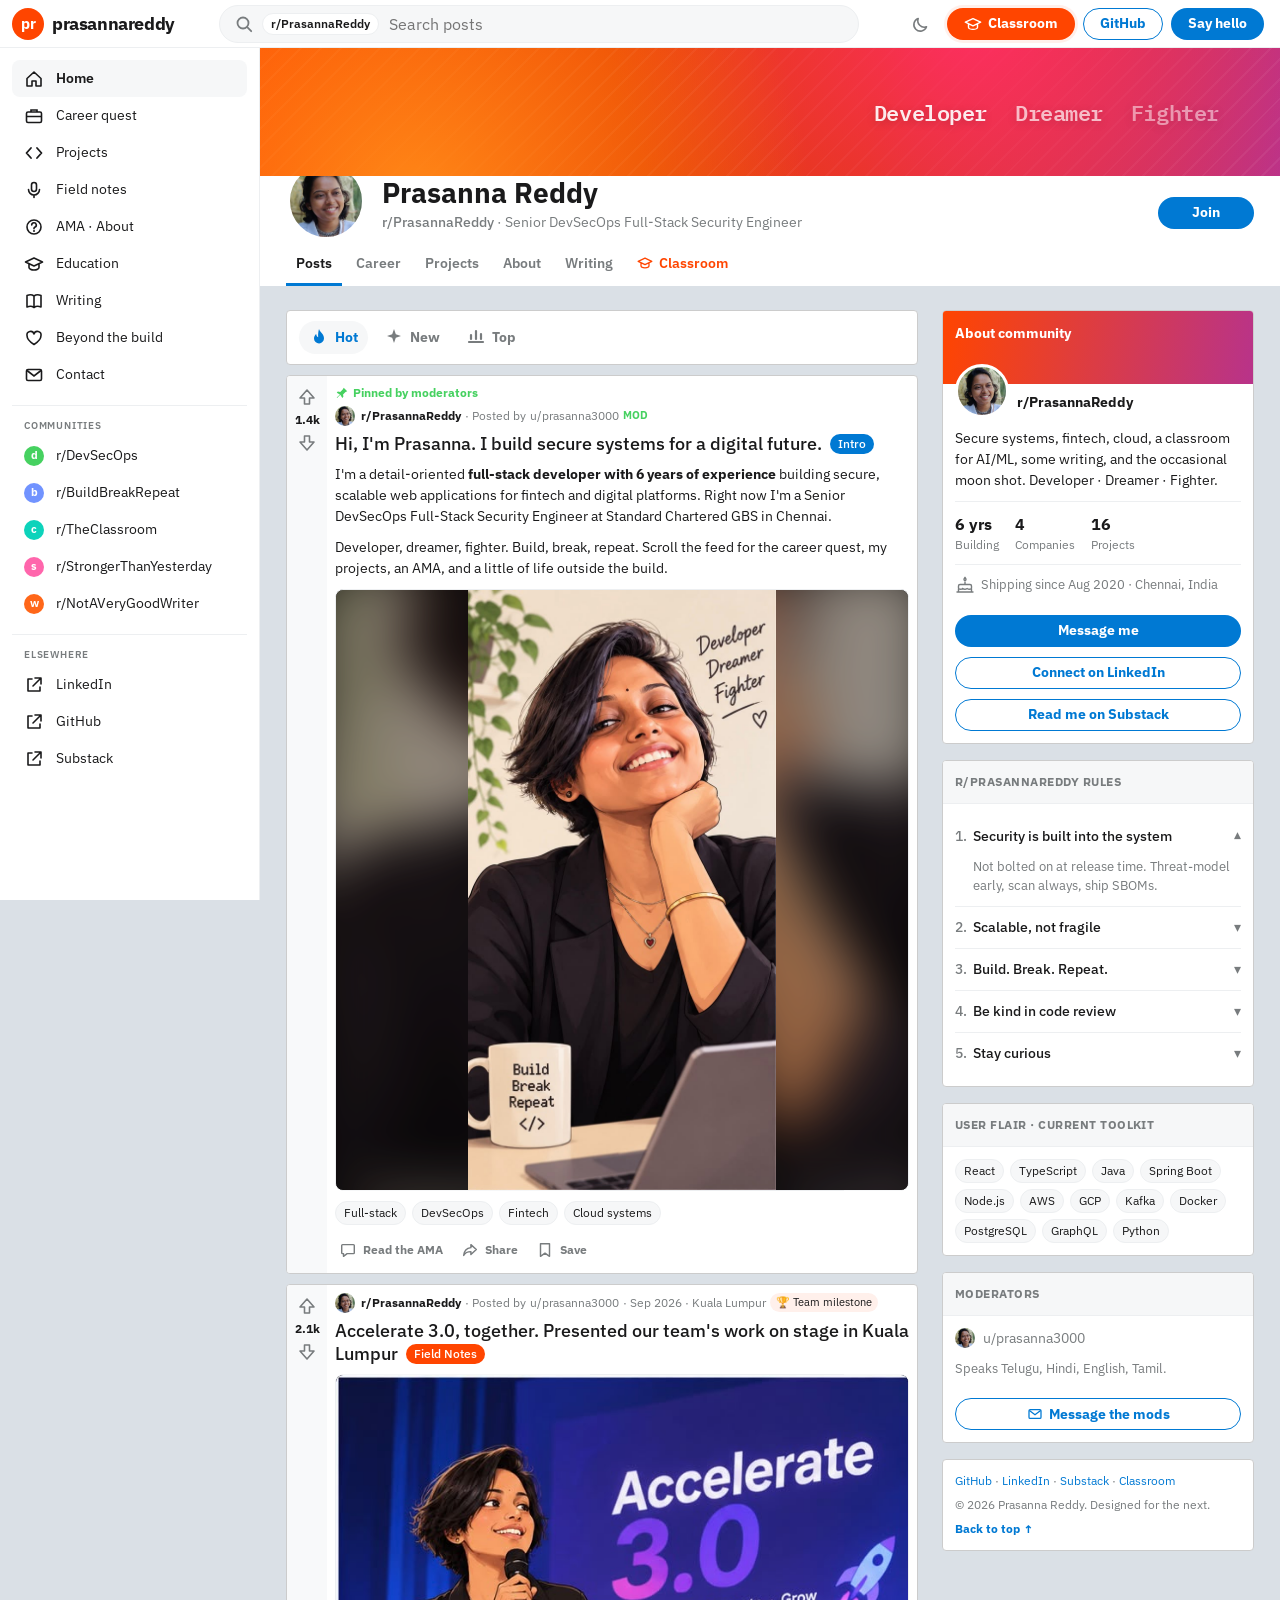
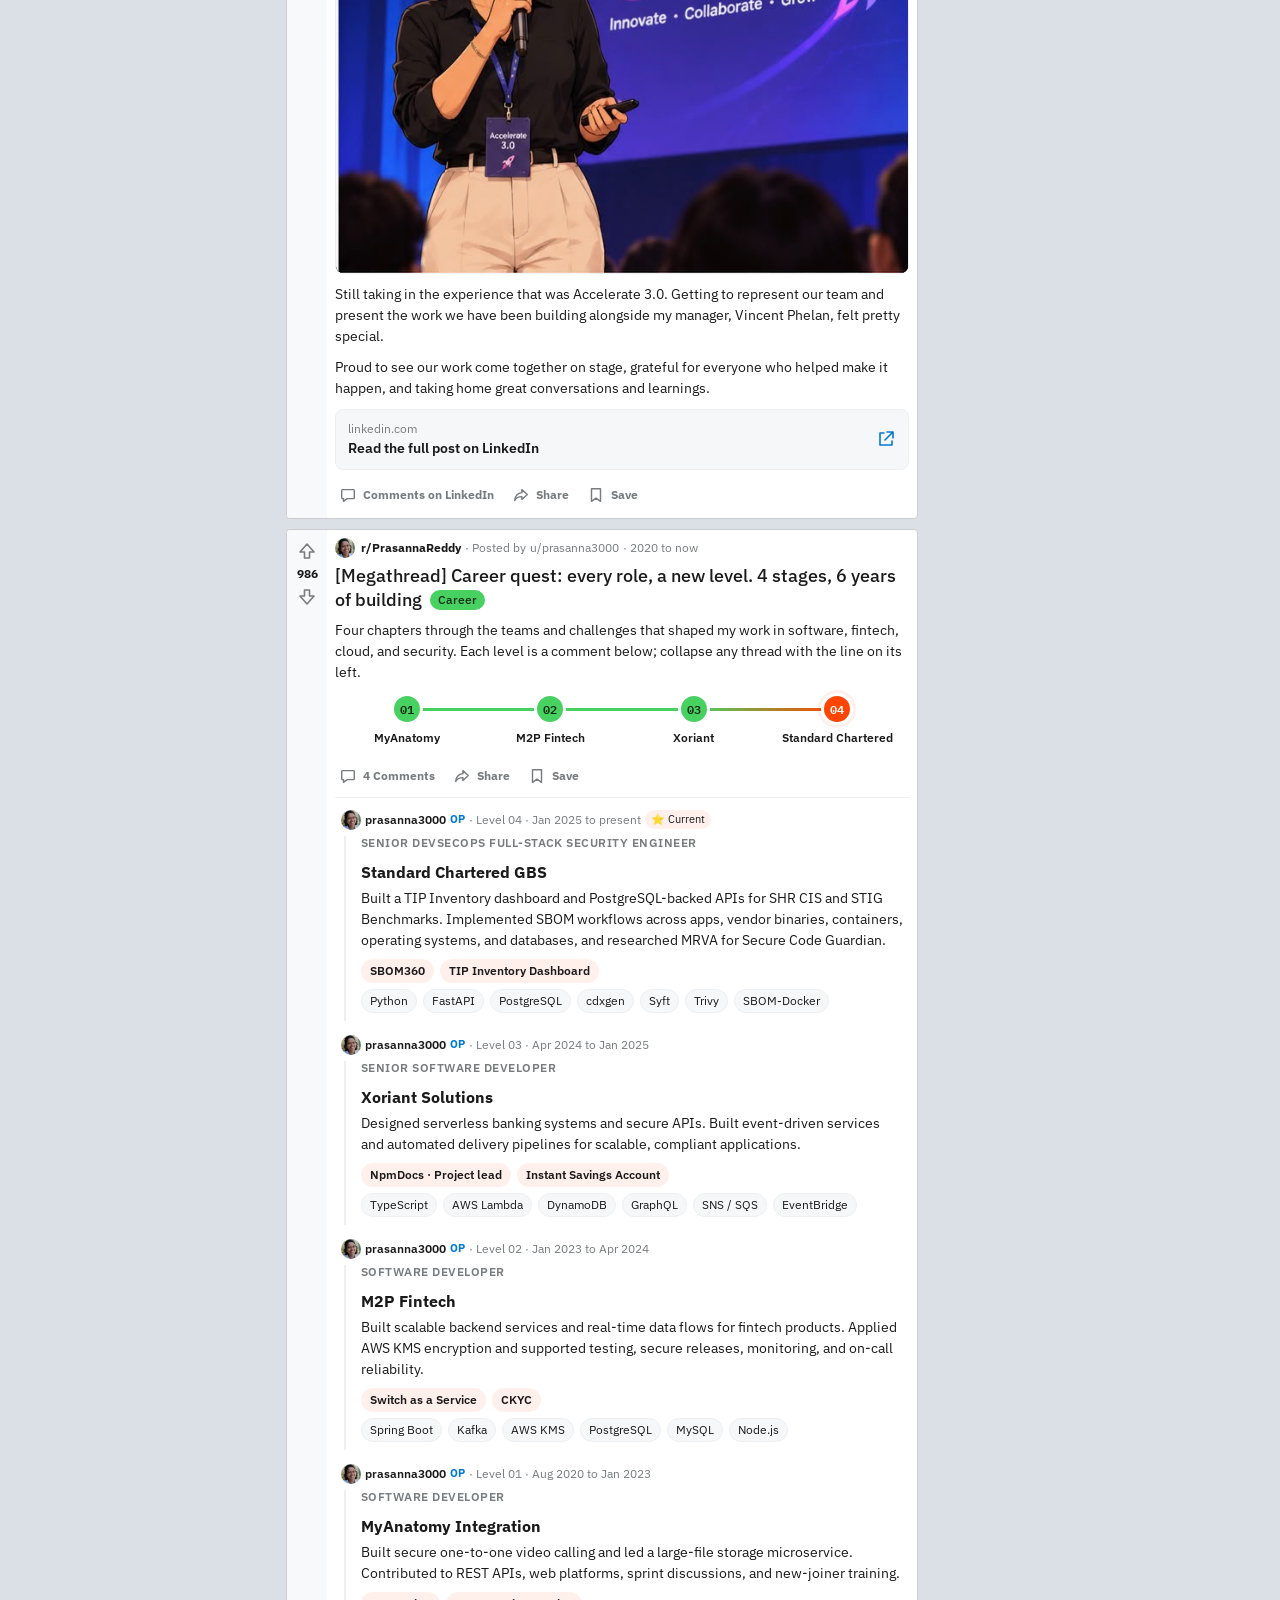
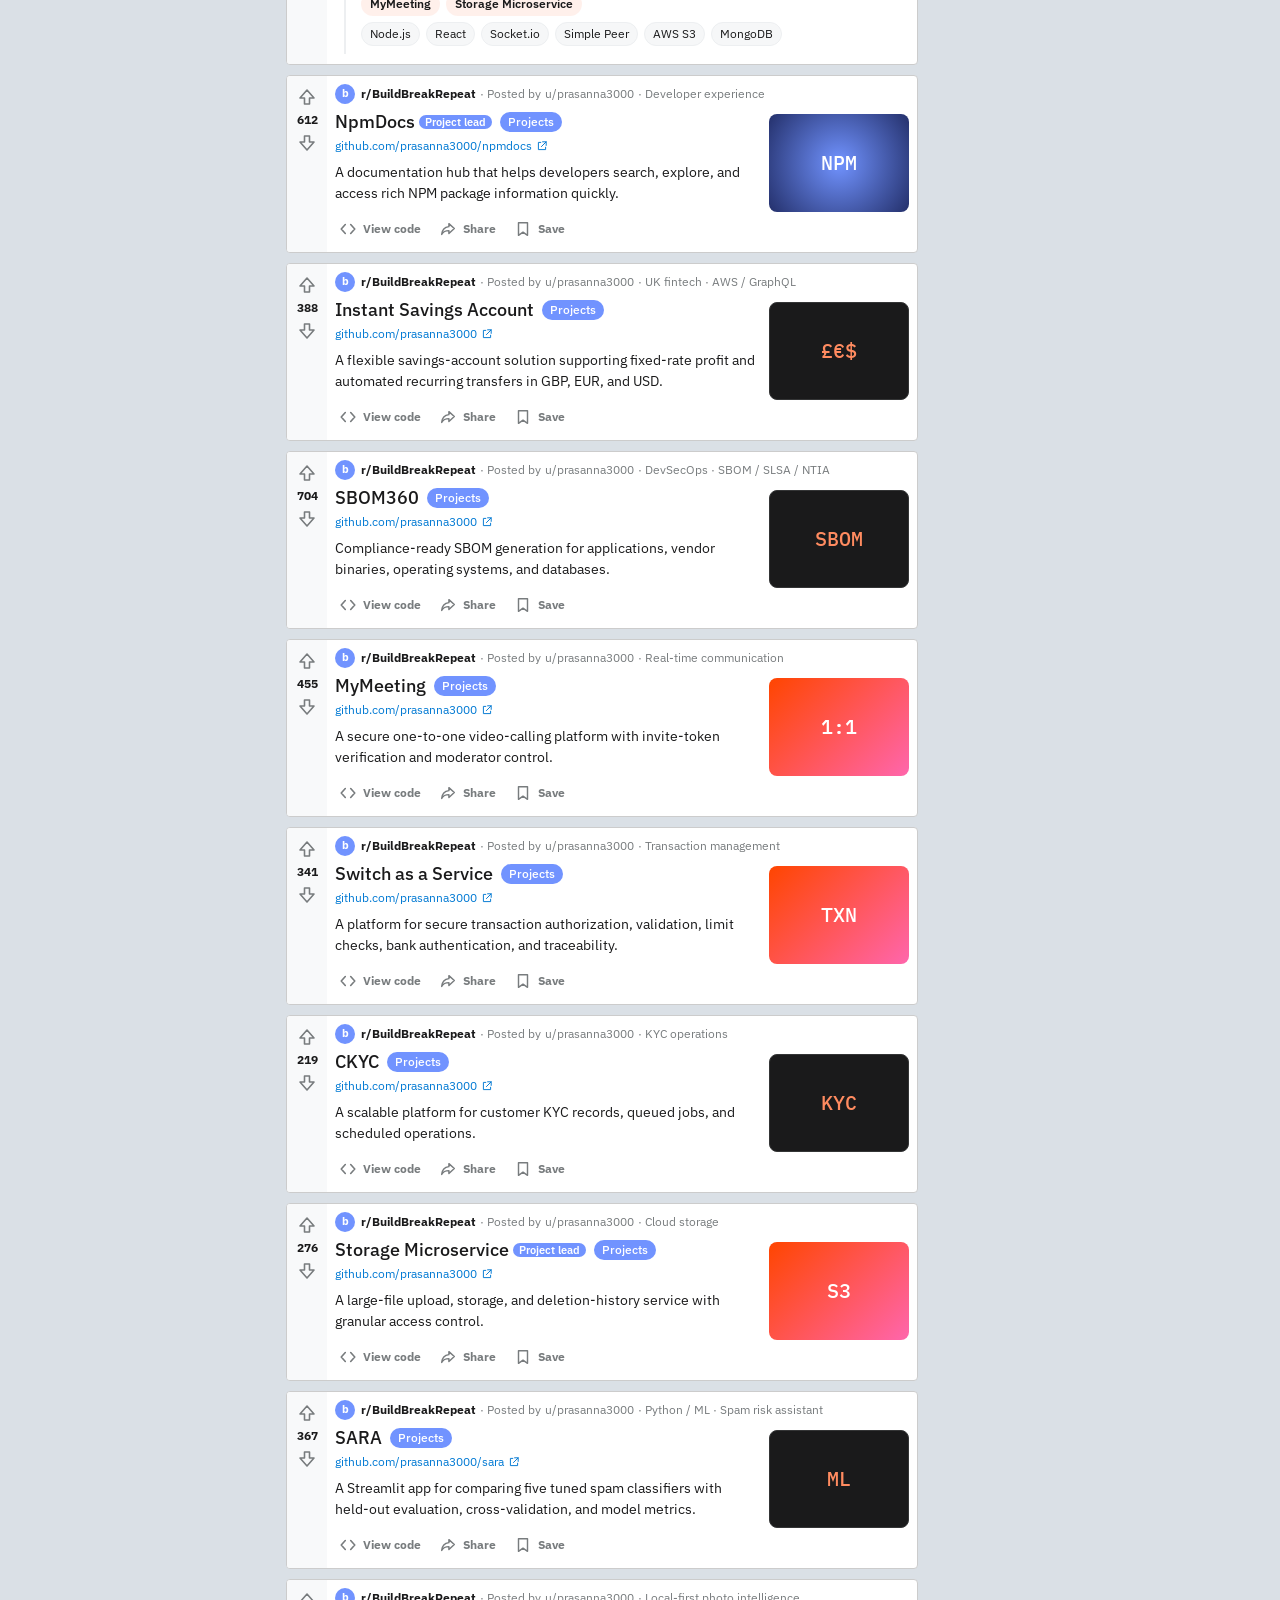
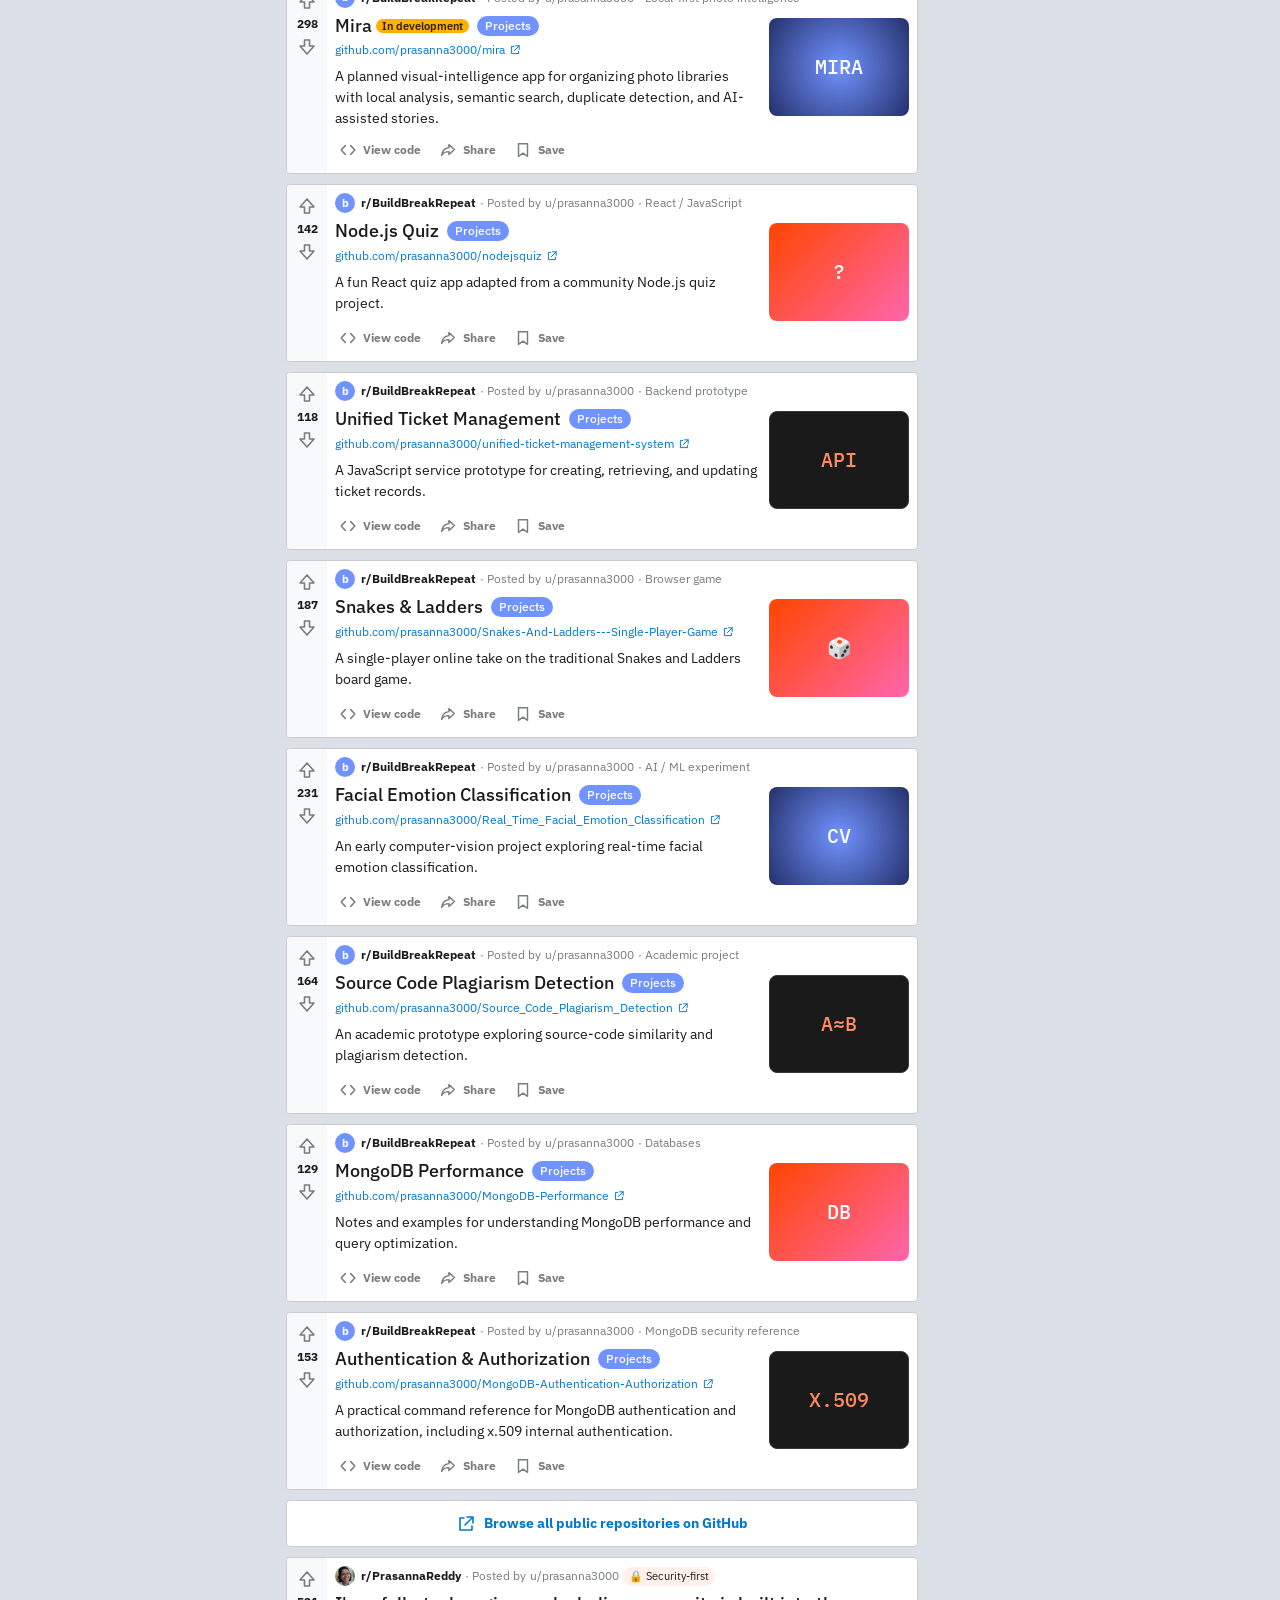
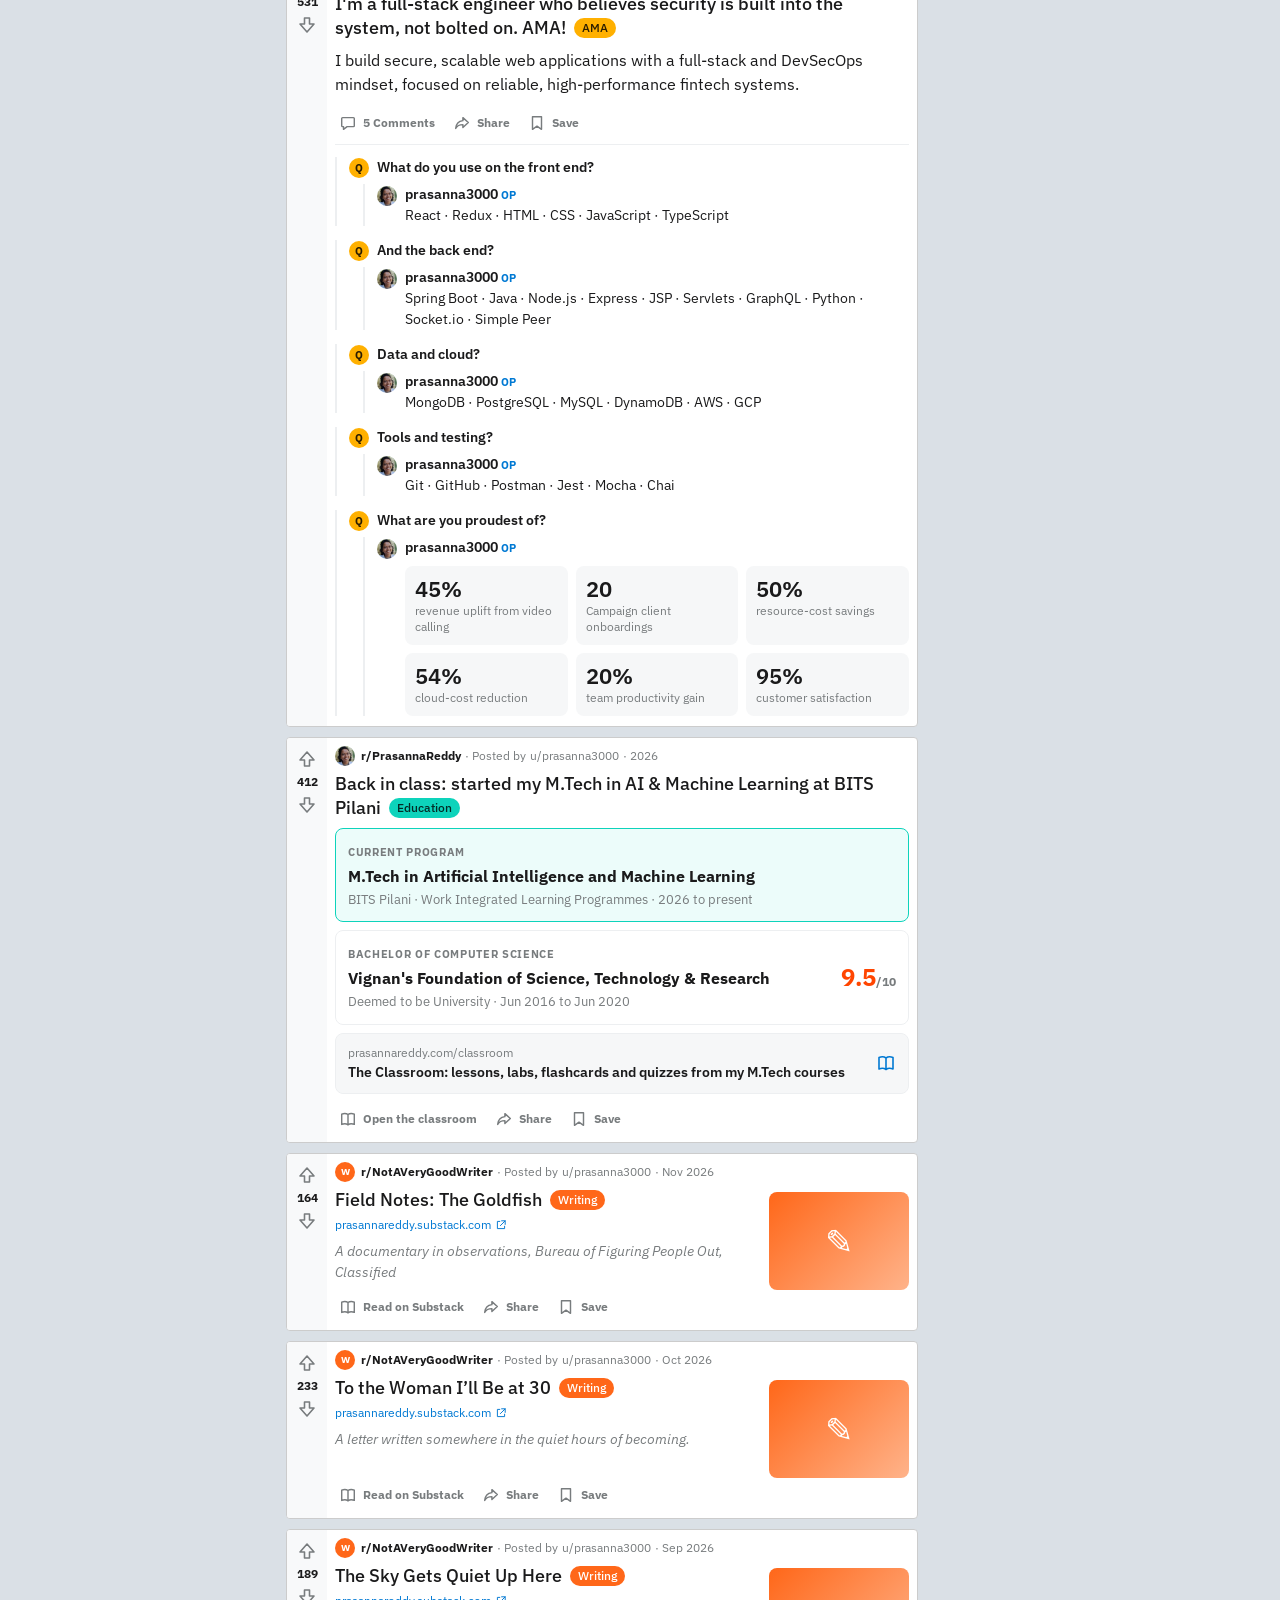
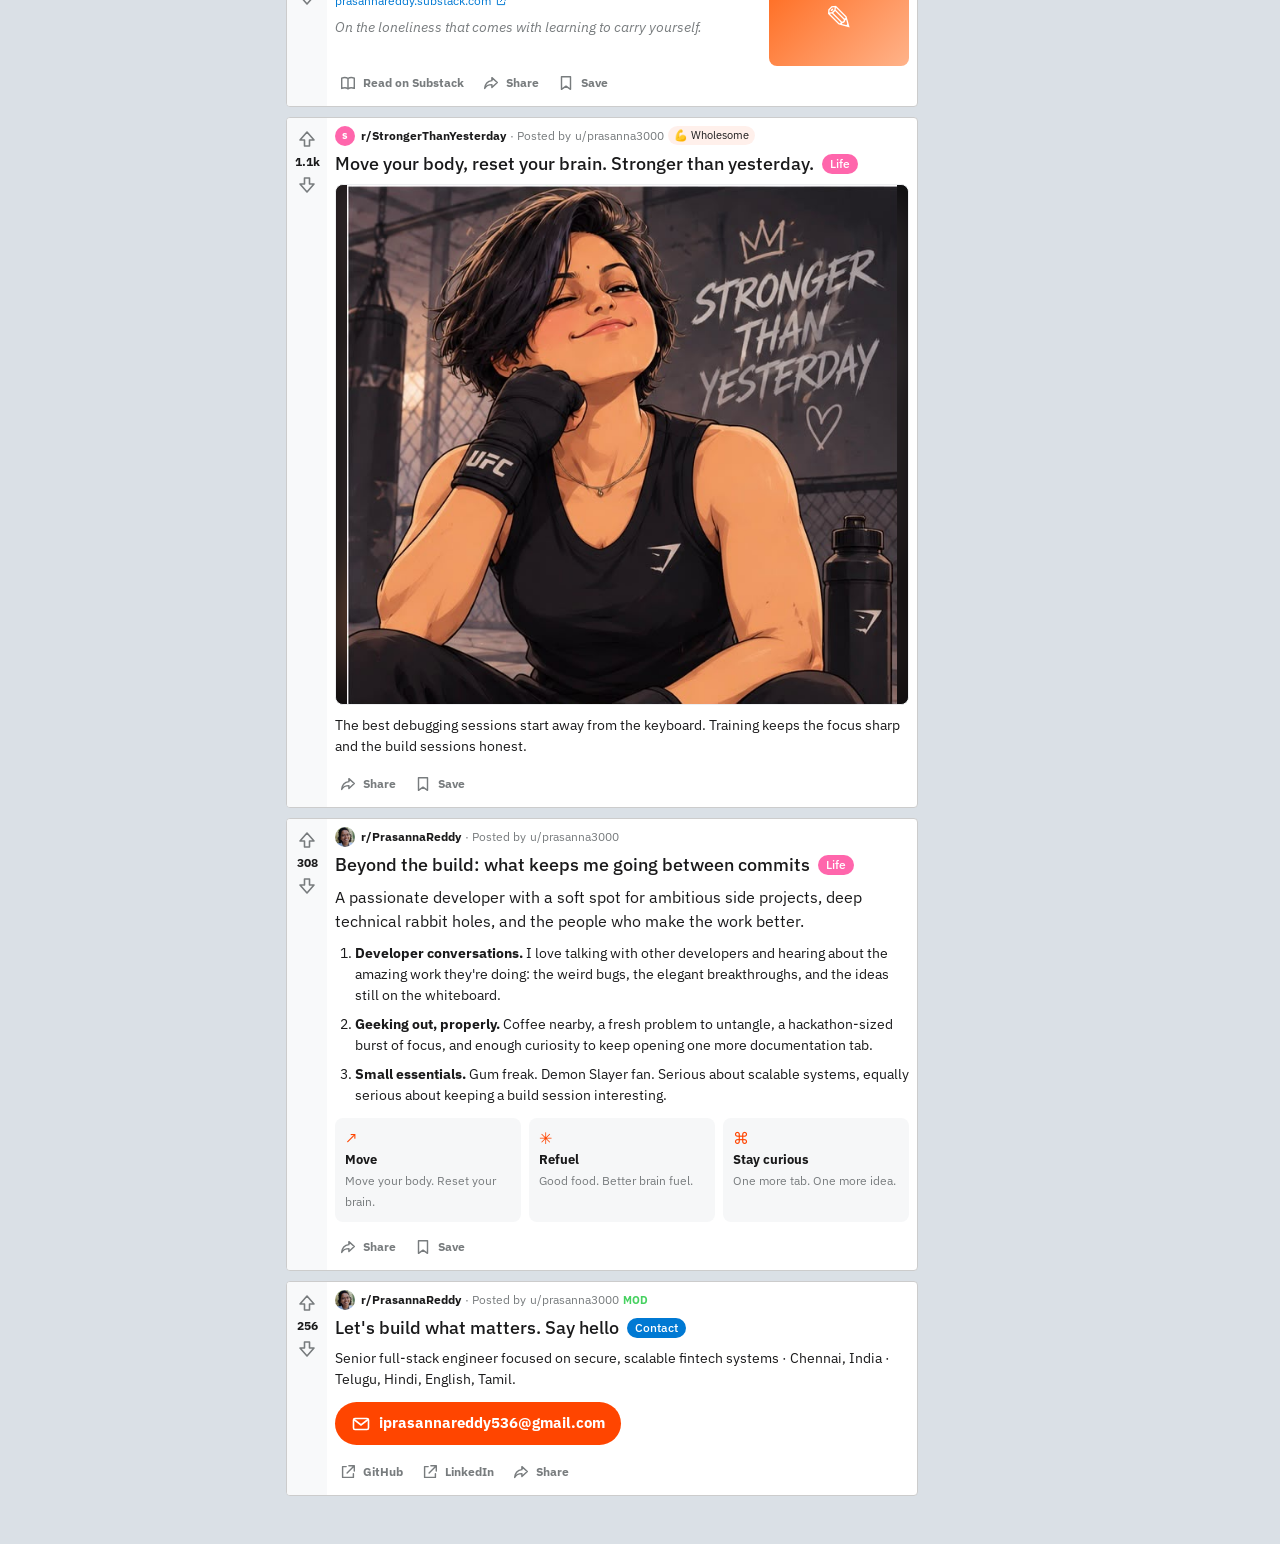
==== commit f0d2c87a: "Cleaned up the portal from personal information" ====
--- a/index.html
+++ b/index.html
@@ -592,17 +592,6 @@
               </div>
             </article>
 
-            <!-- Moon -->
-            <article class="card post" id="post-moon" data-flair="life" data-date="2025-09-29" data-score="877">
-              <div class="vote"><button class="up" type="button" aria-label="Upvote"><svg><use href="#i-up" /></svg></button><span class="score"></span><button class="down" type="button" aria-label="Downvote"><svg><use href="#i-down" /></svg></button></div>
-              <div class="post-body">
-                <p class="meta"><span class="avatar avatar-sm"></span><b>r/PrasannaReddy</b> · Posted by <span class="user">u/prasanna3000</span> · Sep 2025</p>
-                <h2 class="title">I took a picture of the moon. Camera roll 01. <button class="flair f-photo" type="button" data-flair-btn="life">Moon shot</button></h2>
-                <figure class="media" style="--src: url('assets/Prasanna_Moon.JPEG')"><img src="assets/Prasanna_Moon.JPEG" alt="A large orange moon against a night sky, photographed by Prasanna." loading="lazy" /></figure>
-                <div class="actions"><button class="act share" type="button"><svg><use href="#i-share" /></svg>Share</button><button class="act save" type="button"><svg><use href="#i-save" /></svg><span>Save</span></button></div>
-              </div>
-            </article>
-
             <!-- Contact -->
             <article class="card post post-contact" id="contact" data-flair="contact" data-date="2026-11-06" data-score="256">
               <div class="vote"><button class="up" type="button" aria-label="Upvote"><svg><use href="#i-up" /></svg></button><span class="score"></span><button class="down" type="button" aria-label="Downvote"><svg><use href="#i-down" /></svg></button></div>
--- a/reddit.css
+++ b/reddit.css
@@ -367,3 +367,25 @@
 .c-write, .f-write { background: var(--f-write); color: #fff; }
 .t-write { background: linear-gradient(135deg, #ff6719, #ffb38a); font-size: 34px; }
 .link-desc em { color: var(--muted); }
+
+/* iPhone (Safari iOS) horizontal-scroll guards */
+html, body { overflow-x: clip; }            /* iOS ignores overflow-x:hidden on body alone; clip keeps sticky working */
+.layout, .topbar { max-width: 100vw; overflow-x: clip; }
+.search input { font-size: 16px; }          /* under 16px, iOS zooms in on focus and the page then pans sideways */
+.media { clip-path: inset(0 round 8px); }   /* Safari can let the blurred backdrop escape overflow:hidden + radius */
+.media::before { inset: -24px; }
+
+/* Mid widths (e.g. Pixel Fold unfolded ~673px) and phones (Pixel ~412px) */
+@media (max-width: 900px) { .search-sub { display: none; } }
+@media (max-width: 760px) { .brand-word { display: none; } }
+@media (max-width: 640px) {
+  .banner-tabs { gap: 0; padding: 0 8px; scrollbar-width: none; }
+  .banner-tabs::-webkit-scrollbar { display: none; }
+  .banner-tabs a { padding: 8px 7px 9px; font-size: 13px; }
+  .tab-classroom svg { width: 14px; height: 14px; }
+  .tab-classroom { gap: 4px; }
+}
+@media (max-width: 380px) {
+  .banner-tabs a { padding: 8px 5px 9px; }
+  .tab-classroom svg { display: none; }
+}
